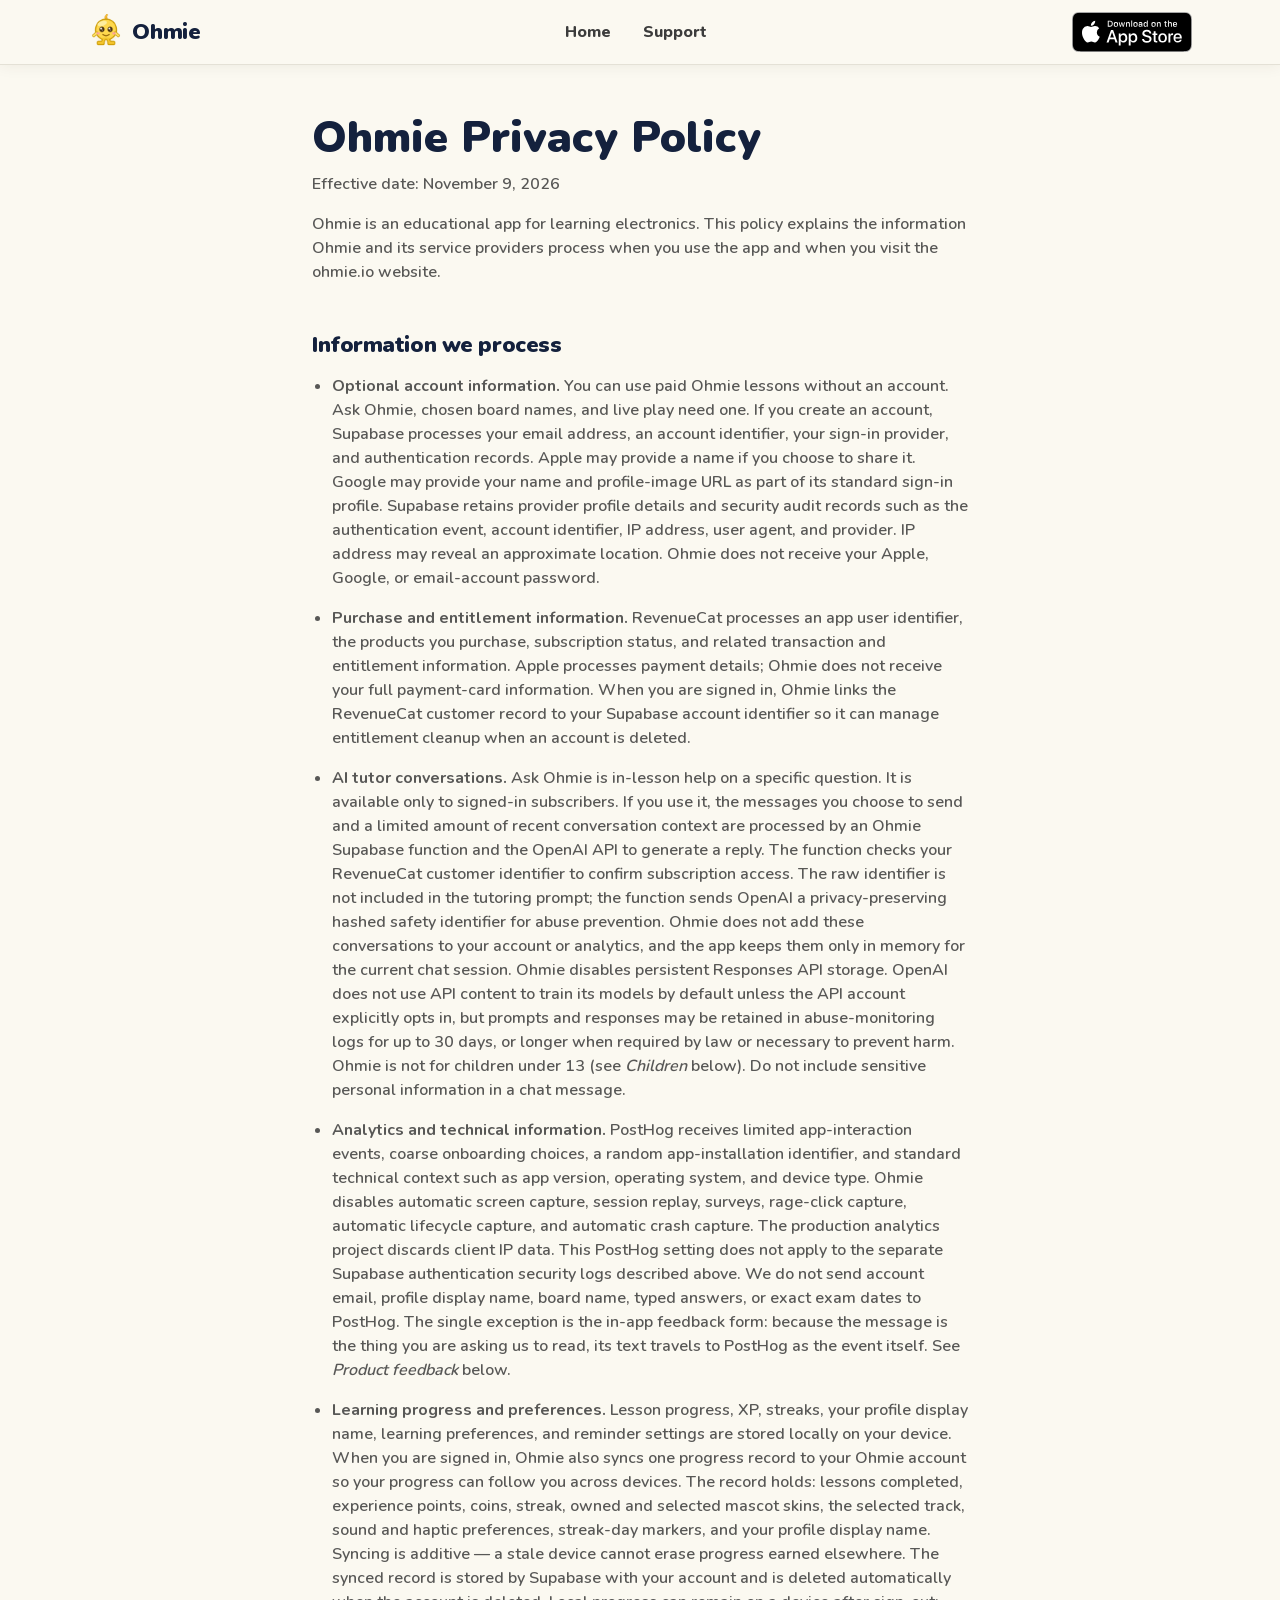
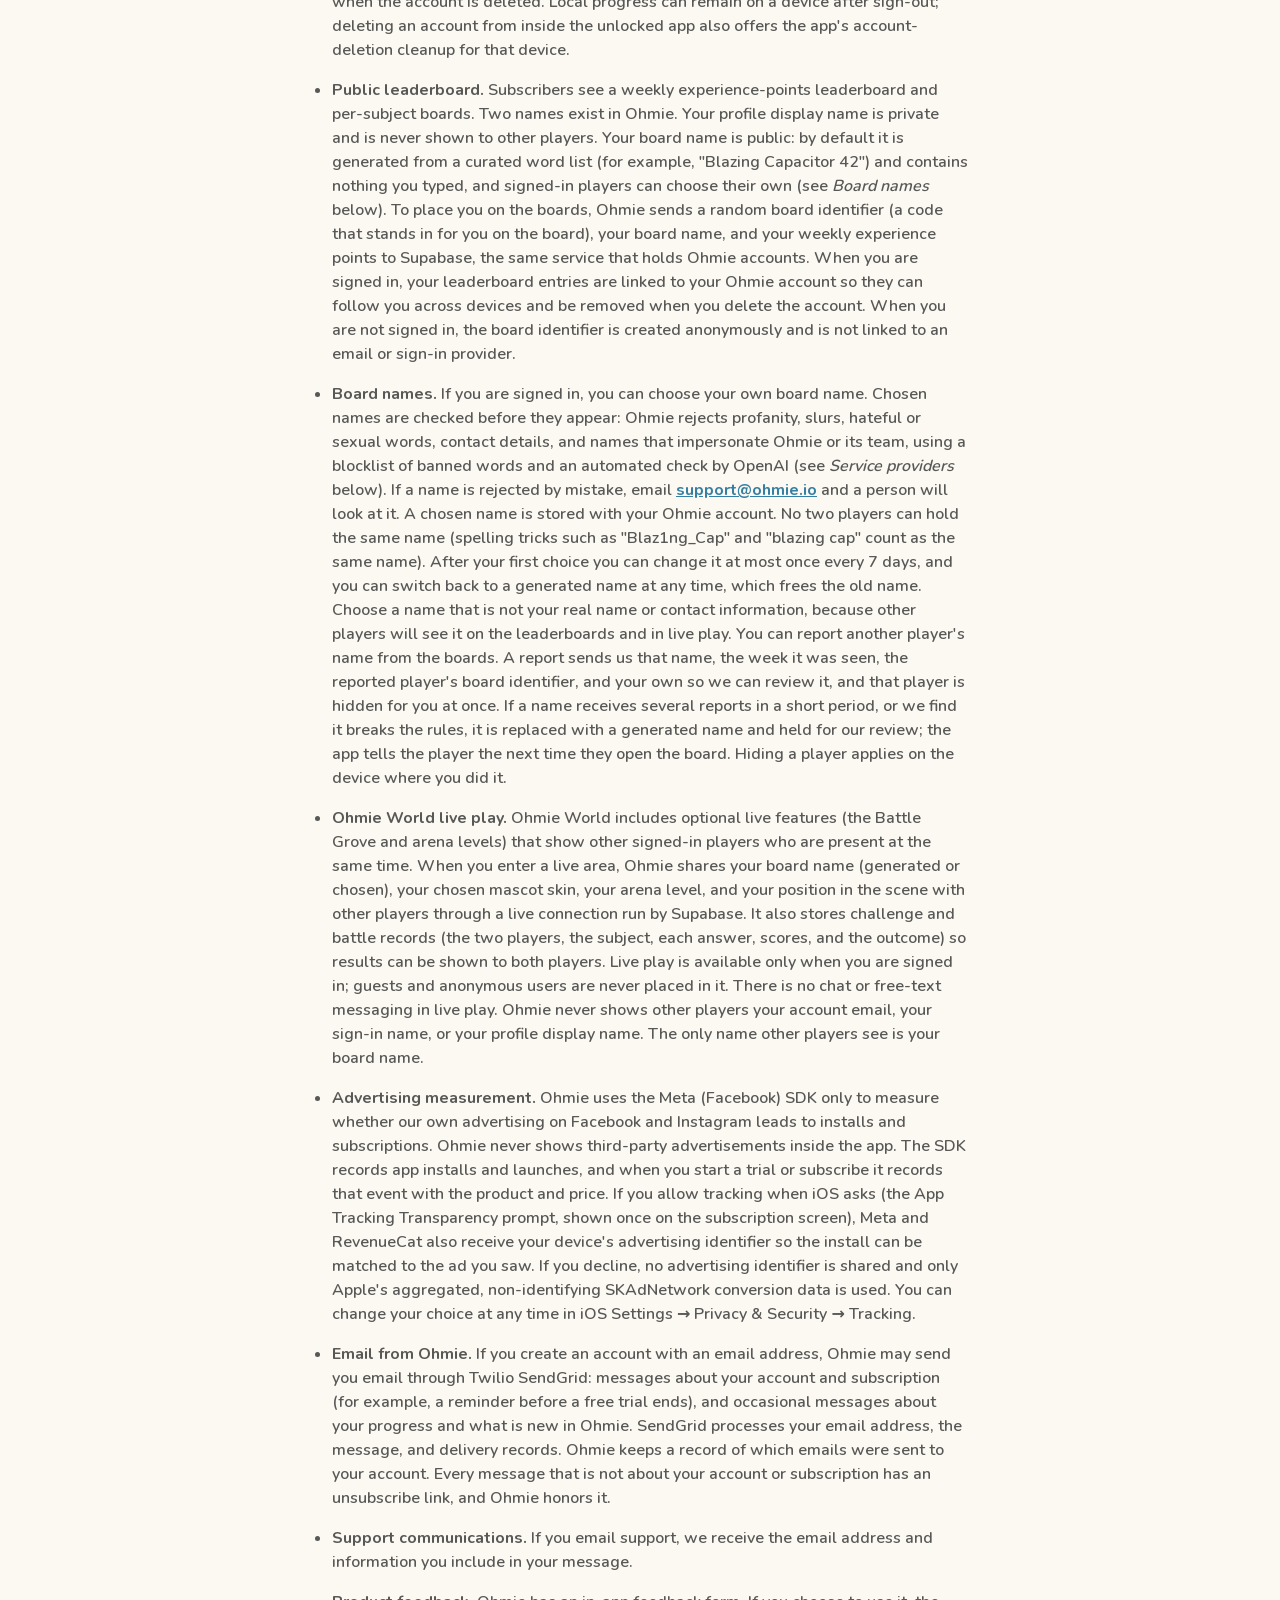
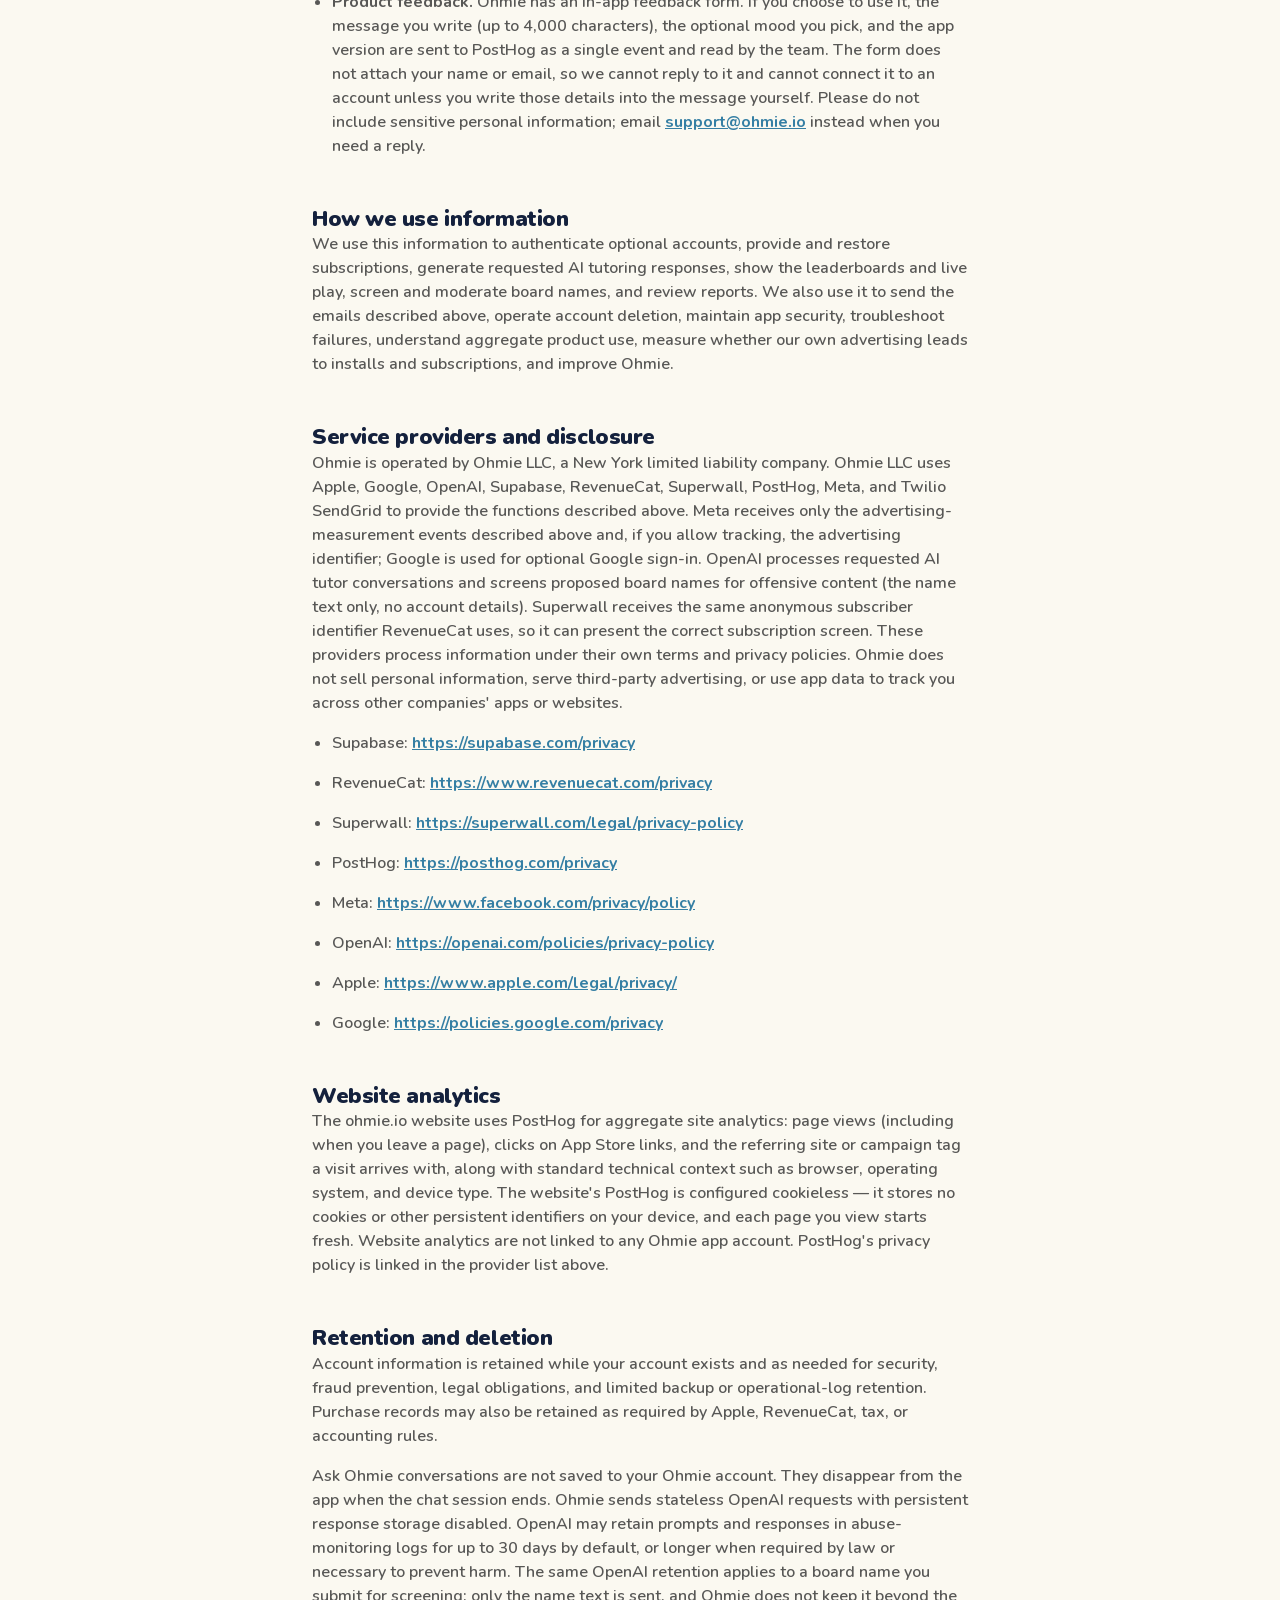
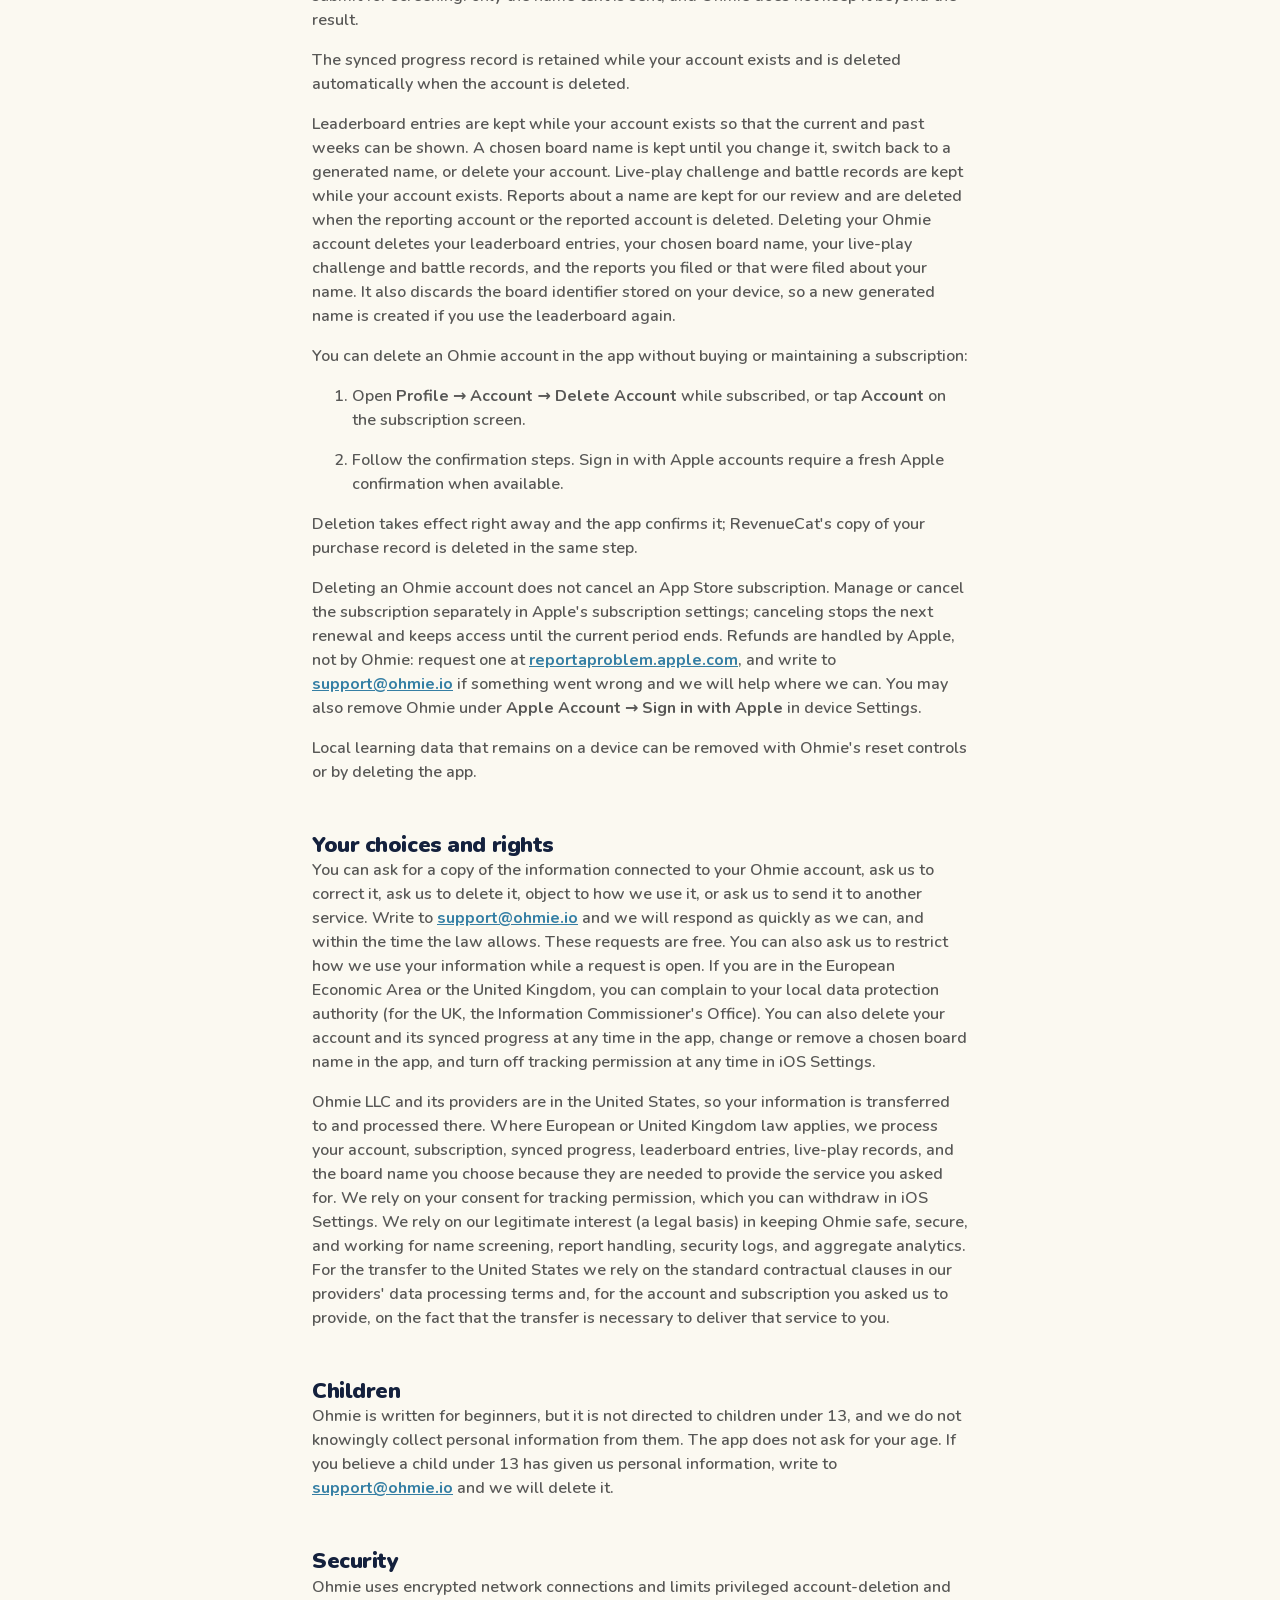
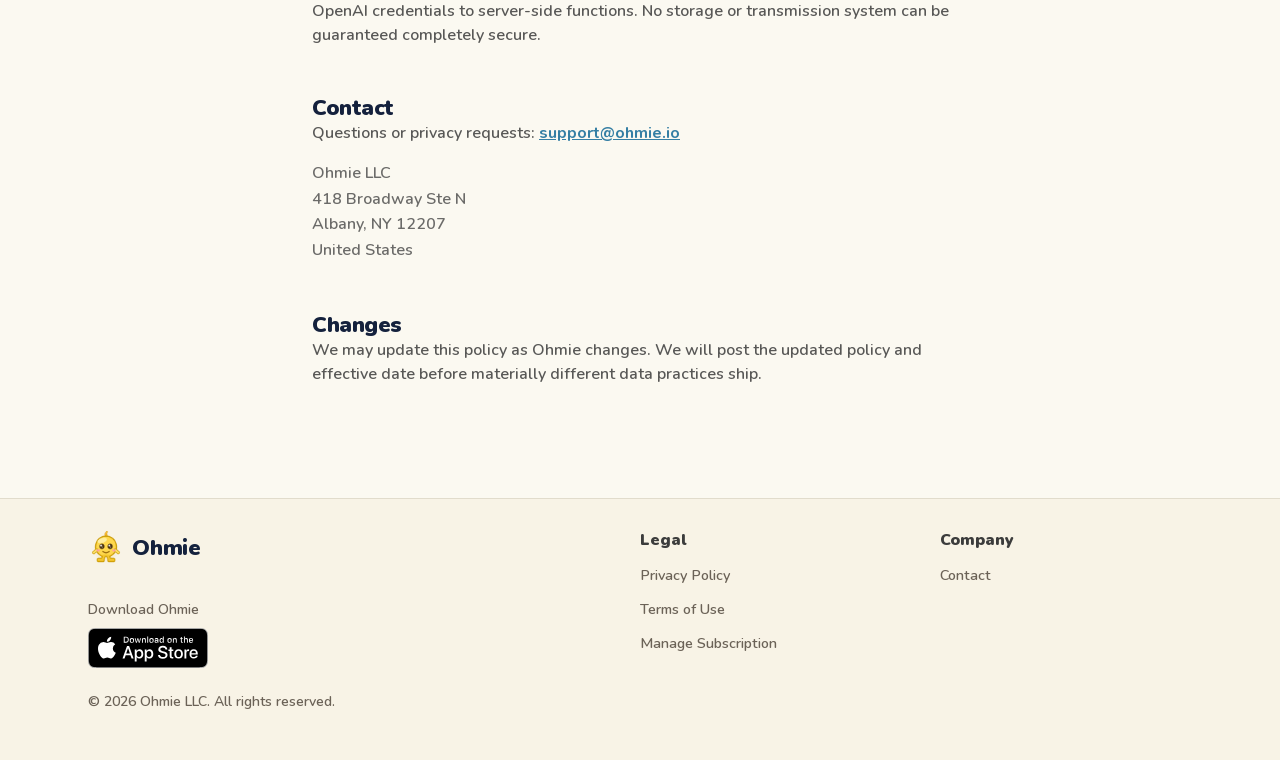
==== privacy.html @ 45641b3e "ohmie.io/privacy: email from Ohmie through Twilio SendGrid, effective November 9, 2026 Co-Authored-B" ====
<!DOCTYPE html>
<html lang="en">
<head>
  <meta charset="UTF-8">
  <meta name="viewport" content="width=device-width, initial-scale=1.0">
  <meta name="theme-color" content="#FBF9F1">
  <title>Privacy Policy — Ohmie</title>
  <meta name="description" content="Ohmie's privacy policy — what Ohmie and its providers process, how optional sign-in and the AI tutor work, and how to delete your account and data.">
  <meta name="robots" content="index, follow">
  <link rel="canonical" href="https://ohmie.io/privacy.html">

  <!-- Open Graph -->
  <meta property="og:type" content="website">
  <meta property="og:url" content="https://ohmie.io/privacy.html">
  <meta property="og:title" content="Privacy Policy — Ohmie">
  <meta property="og:description" content="Ohmie's privacy policy — what Ohmie and its providers process, how optional sign-in and the AI tutor work, and how to delete your account and data.">
  <meta property="og:image" content="https://ohmie.io/assets/og-card.png">
  <meta property="og:image:width" content="1200">
  <meta property="og:image:height" content="630">
  <meta property="og:image:alt" content="Ohmie mascot and app screenshot: Learn real electronics — 3 minutes a day">
  <meta property="og:site_name" content="Ohmie">

  <!-- Twitter -->
  <meta name="twitter:card" content="summary_large_image">
  <meta name="twitter:title" content="Privacy Policy — Ohmie">
  <meta name="twitter:description" content="Ohmie's privacy policy — what Ohmie and its providers process, how optional sign-in and the AI tutor work, and how to delete your account and data.">
  <meta name="twitter:image" content="https://ohmie.io/assets/og-card.png">

  <link rel="icon" type="image/png" href="assets/favicon.png?v=20261002">
  <link rel="apple-touch-icon" href="assets/apple-touch-icon.png?v=20261002">
  <link rel="preload" as="font" type="font/woff2" href="assets/fonts/nunito-latin-var.woff2" crossorigin>
  <link rel="stylesheet" href="styles.css?v=20261019a">

  <!-- PostHog analytics — cookieless: memory-only persistence (no cookies or
       localStorage), no autocapture, no session recording. Pageviews, pageleaves,
       and App Store clicks only (see script.js). -->
  <script>
    !function(t,e){var o,n,p,r;e.__SV||(window.posthog=e,e._i=[],e.init=function(i,s,a){function g(t,e){var o=e.split(".");2==o.length&&(t=t[o[0]],e=o[1]),t[e]=function(){t.push([e].concat(Array.prototype.slice.call(arguments,0)))}}(p=t.createElement("script")).type="text/javascript",p.crossOrigin="anonymous",p.async=!0,p.src=s.api_host.replace(".i.posthog.com","-assets.i.posthog.com")+"/static/array.js",(r=t.getElementsByTagName("script")[0]).parentNode.insertBefore(p,r);var u=e;for(void 0!==a?u=e[a]=[]:a="posthog",u.people=u.people||[],u.toString=function(t){var e="posthog";return"posthog"!==a&&(e+="."+a),t||(e+=" (stub)"),e},u.people.toString=function(){return u.toString(1)+".people (stub)"},o="init capture register register_once register_for_session unregister unregister_for_session getFeatureFlag getFeatureFlagResult isFeatureEnabled reloadFeatureFlags updateEarlyAccessFeatureEnrollment getEarlyAccessFeatures on onFeatureFlags onSessionId getSurveys getActiveMatchingSurveys renderSurvey canRenderSurvey getNextSurveyStep identify setPersonProperties group resetGroups setPersonPropertiesForFlags resetPersonPropertiesForFlags setGroupPropertiesForFlags resetGroupPropertiesForFlags reset get_distinct_id getGroups get_session_id get_session_replay_url alias set_config startSessionRecording stopSessionRecording sessionRecordingStarted captureException loadToolbar get_property getSessionProperty createPersonProfile opt_in_capturing opt_out_capturing has_opted_in_capturing has_opted_out_capturing clear_opt_in_out_capturing debug".split(" "),n=0;n<o.length;n++)g(u,o[n]);e._i.push([i,s,a])},e.__SV=1)}(document,window.posthog||[]);
    posthog.init('phc_scJDTumdy87JuGFbck2aV9N8uEyNsDbWpJRJXtijDvo7', {
      api_host: 'https://us.i.posthog.com',
      persistence: 'memory',            // cookieless — nothing written to the visitor's device
      autocapture: false,
      capture_pageview: true,
      capture_pageleave: true,
      disable_session_recording: true,
      disable_surveys: true
    });
  </script>
</head>
<body>

  <header class="site-header">
    <div class="header-inner">
      <a class="brand" href="index.html" aria-label="Ohmie home">
        <img src="assets/ohmie-happy.webp" alt="" class="brand-mark" width="36" height="36" decoding="async">
        <span class="brand-word">Ohmie</span>
      </a>
      <nav class="site-nav" aria-label="Primary">
        <a href="index.html">Home</a>
        <a href="mailto:support@ohmie.io">Support</a>
      </nav>
      <div class="header-cta">
        <a class="store-badge" href="https://apps.apple.com/us/app/ohmie-learn-electronics/id6779694265" data-placement="header" aria-label="Download Ohmie on the App Store">
          <img src="assets/app-store-badge.svg" alt="" width="120" height="40">
        </a>
      </div>
    </div>
  </header>

  <main class="legal-page">
    <h1>Ohmie Privacy Policy</h1>
    <p class="legal-updated">Effective date: November 9, 2026</p>

    <p>Ohmie is an educational app for learning electronics. This policy explains the information Ohmie and its service providers process when you use the app and when you visit the ohmie.io website.</p>

    <h2>Information we process</h2>
    <ul>
      <li><strong>Optional account information.</strong> You can use paid Ohmie lessons without an account. Ask Ohmie, chosen board names, and live play need one. If you create an account, Supabase processes your email address, an account identifier, your sign-in provider, and authentication records. Apple may provide a name if you choose to share it. Google may provide your name and profile-image URL as part of its standard sign-in profile. Supabase retains provider profile details and security audit records such as the authentication event, account identifier, IP address, user agent, and provider. IP address may reveal an approximate location. Ohmie does not receive your Apple, Google, or email-account password.</li>
      <li><strong>Purchase and entitlement information.</strong> RevenueCat processes an app user identifier, the products you purchase, subscription status, and related transaction and entitlement information. Apple processes payment details; Ohmie does not receive your full payment-card information. When you are signed in, Ohmie links the RevenueCat customer record to your Supabase account identifier so it can manage entitlement cleanup when an account is deleted.</li>
      <li><strong>AI tutor conversations.</strong> Ask Ohmie is in-lesson help on a specific question. It is available only to signed-in subscribers. If you use it, the messages you choose to send and a limited amount of recent conversation context are processed by an Ohmie Supabase function and the OpenAI API to generate a reply. The function checks your RevenueCat customer identifier to confirm subscription access. The raw identifier is not included in the tutoring prompt; the function sends OpenAI a privacy-preserving hashed safety identifier for abuse prevention. Ohmie does not add these conversations to your account or analytics, and the app keeps them only in memory for the current chat session. Ohmie disables persistent Responses API storage. OpenAI does not use API content to train its models by default unless the API account explicitly opts in, but prompts and responses may be retained in abuse-monitoring logs for up to 30 days, or longer when required by law or necessary to prevent harm. Ohmie is not for children under 13 (see <em>Children</em> below). Do not include sensitive personal information in a chat message.</li>
      <li><strong>Analytics and technical information.</strong> PostHog receives limited app-interaction events, coarse onboarding choices, a random app-installation identifier, and standard technical context such as app version, operating system, and device type. Ohmie disables automatic screen capture, session replay, surveys, rage-click capture, automatic lifecycle capture, and automatic crash capture. The production analytics project discards client IP data. This PostHog setting does not apply to the separate Supabase authentication security logs described above. We do not send account email, profile display name, board name, typed answers, or exact exam dates to PostHog. The single exception is the in-app feedback form: because the message is the thing you are asking us to read, its text travels to PostHog as the event itself. See <em>Product feedback</em> below.</li>
      <li><strong>Learning progress and preferences.</strong> Lesson progress, XP, streaks, your profile display name, learning preferences, and reminder settings are stored locally on your device. When you are signed in, Ohmie also syncs one progress record to your Ohmie account so your progress can follow you across devices. The record holds: lessons completed, experience points, coins, streak, owned and selected mascot skins, the selected track, sound and haptic preferences, streak-day markers, and your profile display name. Syncing is additive &mdash; a stale device cannot erase progress earned elsewhere. The synced record is stored by Supabase with your account and is deleted automatically when the account is deleted. Local progress can remain on a device after sign-out; deleting an account from inside the unlocked app also offers the app's account-deletion cleanup for that device.</li>
      <li><strong>Public leaderboard.</strong> Subscribers see a weekly experience-points leaderboard and per-subject boards. Two names exist in Ohmie. Your profile display name is private and is never shown to other players. Your board name is public: by default it is generated from a curated word list (for example, "Blazing Capacitor 42") and contains nothing you typed, and signed-in players can choose their own (see <em>Board names</em> below). To place you on the boards, Ohmie sends a random board identifier (a code that stands in for you on the board), your board name, and your weekly experience points to Supabase, the same service that holds Ohmie accounts. When you are signed in, your leaderboard entries are linked to your Ohmie account so they can follow you across devices and be removed when you delete the account. When you are not signed in, the board identifier is created anonymously and is not linked to an email or sign-in provider.</li>
      <li><strong>Board names.</strong> If you are signed in, you can choose your own board name. Chosen names are checked before they appear: Ohmie rejects profanity, slurs, hateful or sexual words, contact details, and names that impersonate Ohmie or its team, using a blocklist of banned words and an automated check by OpenAI (see <em>Service providers</em> below). If a name is rejected by mistake, email <a href="mailto:support@ohmie.io">support@ohmie.io</a> and a person will look at it. A chosen name is stored with your Ohmie account. No two players can hold the same name (spelling tricks such as "Blaz1ng_Cap" and "blazing cap" count as the same name). After your first choice you can change it at most once every 7 days, and you can switch back to a generated name at any time, which frees the old name. Choose a name that is not your real name or contact information, because other players will see it on the leaderboards and in live play. You can report another player's name from the boards. A report sends us that name, the week it was seen, the reported player's board identifier, and your own so we can review it, and that player is hidden for you at once. If a name receives several reports in a short period, or we find it breaks the rules, it is replaced with a generated name and held for our review; the app tells the player the next time they open the board. Hiding a player applies on the device where you did it.</li>
      <li><strong>Ohmie World live play.</strong> Ohmie World includes optional live features (the Battle Grove and arena levels) that show other signed-in players who are present at the same time. When you enter a live area, Ohmie shares your board name (generated or chosen), your chosen mascot skin, your arena level, and your position in the scene with other players through a live connection run by Supabase. It also stores challenge and battle records (the two players, the subject, each answer, scores, and the outcome) so results can be shown to both players. Live play is available only when you are signed in; guests and anonymous users are never placed in it. There is no chat or free-text messaging in live play. Ohmie never shows other players your account email, your sign-in name, or your profile display name. The only name other players see is your board name.</li>
      <li><strong>Advertising measurement.</strong> Ohmie uses the Meta (Facebook) SDK only to measure whether our own advertising on Facebook and Instagram leads to installs and subscriptions. Ohmie never shows third-party advertisements inside the app. The SDK records app installs and launches, and when you start a trial or subscribe it records that event with the product and price. If you allow tracking when iOS asks (the App Tracking Transparency prompt, shown once on the subscription screen), Meta and RevenueCat also receive your device's advertising identifier so the install can be matched to the ad you saw. If you decline, no advertising identifier is shared and only Apple's aggregated, non-identifying SKAdNetwork conversion data is used. You can change your choice at any time in iOS Settings &rarr; Privacy &amp; Security &rarr; Tracking.</li>
      <li><strong>Email from Ohmie.</strong> If you create an account with an email address, Ohmie may send you email through Twilio SendGrid: messages about your account and subscription (for example, a reminder before a free trial ends), and occasional messages about your progress and what is new in Ohmie. SendGrid processes your email address, the message, and delivery records. Ohmie keeps a record of which emails were sent to your account. Every message that is not about your account or subscription has an unsubscribe link, and Ohmie honors it.</li>
      <li><strong>Support communications.</strong> If you email support, we receive the email address and information you include in your message.</li>
      <li><strong>Product feedback.</strong> Ohmie has an in-app feedback form. If you choose to use it, the message you write (up to 4,000 characters), the optional mood you pick, and the app version are sent to PostHog as a single event and read by the team. The form does not attach your name or email, so we cannot reply to it and cannot connect it to an account unless you write those details into the message yourself. Please do not include sensitive personal information; email <a href="mailto:support@ohmie.io">support@ohmie.io</a> instead when you need a reply.</li>
    </ul>

    <h2>How we use information</h2>
    <p>We use this information to authenticate optional accounts, provide and restore subscriptions, generate requested AI tutoring responses, show the leaderboards and live play, screen and moderate board names, and review reports. We also use it to send the emails described above, operate account deletion, maintain app security, troubleshoot failures, understand aggregate product use, measure whether our own advertising leads to installs and subscriptions, and improve Ohmie.</p>

    <h2>Service providers and disclosure</h2>
    <p>Ohmie is operated by Ohmie LLC, a New York limited liability company. Ohmie LLC uses Apple, Google, OpenAI, Supabase, RevenueCat, Superwall, PostHog, Meta, and Twilio SendGrid to provide the functions described above. Meta receives only the advertising-measurement events described above and, if you allow tracking, the advertising identifier; Google is used for optional Google sign-in. OpenAI processes requested AI tutor conversations and screens proposed board names for offensive content (the name text only, no account details). Superwall receives the same anonymous subscriber identifier RevenueCat uses, so it can present the correct subscription screen. These providers process information under their own terms and privacy policies. Ohmie does not sell personal information, serve third-party advertising, or use app data to track you across other companies' apps or websites.</p>
    <ul>
      <li>Supabase: <a href="https://supabase.com/privacy">https://supabase.com/privacy</a></li>
      <li>RevenueCat: <a href="https://www.revenuecat.com/privacy">https://www.revenuecat.com/privacy</a></li>
      <li>Superwall: <a href="https://superwall.com/legal/privacy-policy">https://superwall.com/legal/privacy-policy</a></li>
      <li>PostHog: <a href="https://posthog.com/privacy">https://posthog.com/privacy</a></li>
      <li>Meta: <a href="https://www.facebook.com/privacy/policy">https://www.facebook.com/privacy/policy</a></li>
      <li>OpenAI: <a href="https://openai.com/policies/privacy-policy">https://openai.com/policies/privacy-policy</a></li>
      <li>Apple: <a href="https://www.apple.com/legal/privacy/">https://www.apple.com/legal/privacy/</a></li>
      <li>Google: <a href="https://policies.google.com/privacy">https://policies.google.com/privacy</a></li>
    </ul>

    <h2>Website analytics</h2>
    <p>The ohmie.io website uses PostHog for aggregate site analytics: page views (including when you leave a page), clicks on App Store links, and the referring site or campaign tag a visit arrives with, along with standard technical context such as browser, operating system, and device type. The website's PostHog is configured cookieless — it stores no cookies or other persistent identifiers on your device, and each page you view starts fresh. Website analytics are not linked to any Ohmie app account. PostHog's privacy policy is linked in the provider list above.</p>

    <h2>Retention and deletion</h2>
    <p>Account information is retained while your account exists and as needed for security, fraud prevention, legal obligations, and limited backup or operational-log retention. Purchase records may also be retained as required by Apple, RevenueCat, tax, or accounting rules.</p>
    <p>Ask Ohmie conversations are not saved to your Ohmie account. They disappear from the app when the chat session ends. Ohmie sends stateless OpenAI requests with persistent response storage disabled. OpenAI may retain prompts and responses in abuse-monitoring logs for up to 30 days by default, or longer when required by law or necessary to prevent harm. The same OpenAI retention applies to a board name you submit for screening: only the name text is sent, and Ohmie does not keep it beyond the result.</p>
    <p>The synced progress record is retained while your account exists and is deleted automatically when the account is deleted.</p>
    <p>Leaderboard entries are kept while your account exists so that the current and past weeks can be shown. A chosen board name is kept until you change it, switch back to a generated name, or delete your account. Live-play challenge and battle records are kept while your account exists. Reports about a name are kept for our review and are deleted when the reporting account or the reported account is deleted. Deleting your Ohmie account deletes your leaderboard entries, your chosen board name, your live-play challenge and battle records, and the reports you filed or that were filed about your name. It also discards the board identifier stored on your device, so a new generated name is created if you use the leaderboard again.</p>

    <p>You can delete an Ohmie account in the app without buying or maintaining a subscription:</p>
    <ol>
      <li>Open <strong>Profile → Account → Delete Account</strong> while subscribed, or tap <strong>Account</strong> on the subscription screen.</li>
      <li>Follow the confirmation steps. Sign in with Apple accounts require a fresh Apple confirmation when available.</li>
    </ol>
    <p>Deletion takes effect right away and the app confirms it; RevenueCat's copy of your purchase record is deleted in the same step.</p>
    <p>Deleting an Ohmie account does not cancel an App Store subscription. Manage or cancel the subscription separately in Apple's subscription settings; canceling stops the next renewal and keeps access until the current period ends. Refunds are handled by Apple, not by Ohmie: request one at <a href="https://reportaproblem.apple.com">reportaproblem.apple.com</a>, and write to <a href="mailto:support@ohmie.io">support@ohmie.io</a> if something went wrong and we will help where we can. You may also remove Ohmie under <strong>Apple Account → Sign in with Apple</strong> in device Settings.</p>
    <p>Local learning data that remains on a device can be removed with Ohmie's reset controls or by deleting the app.</p>

    <h2>Your choices and rights</h2>
    <p>You can ask for a copy of the information connected to your Ohmie account, ask us to correct it, ask us to delete it, object to how we use it, or ask us to send it to another service. Write to <a href="mailto:support@ohmie.io">support@ohmie.io</a> and we will respond as quickly as we can, and within the time the law allows. These requests are free. You can also ask us to restrict how we use your information while a request is open. If you are in the European Economic Area or the United Kingdom, you can complain to your local data protection authority (for the UK, the Information Commissioner's Office). You can also delete your account and its synced progress at any time in the app, change or remove a chosen board name in the app, and turn off tracking permission at any time in iOS Settings.</p>
    <p>Ohmie LLC and its providers are in the United States, so your information is transferred to and processed there. Where European or United Kingdom law applies, we process your account, subscription, synced progress, leaderboard entries, live-play records, and the board name you choose because they are needed to provide the service you asked for. We rely on your consent for tracking permission, which you can withdraw in iOS Settings. We rely on our legitimate interest (a legal basis) in keeping Ohmie safe, secure, and working for name screening, report handling, security logs, and aggregate analytics. For the transfer to the United States we rely on the standard contractual clauses in our providers' data processing terms and, for the account and subscription you asked us to provide, on the fact that the transfer is necessary to deliver that service to you.</p>

    <h2>Children</h2>
    <p>Ohmie is written for beginners, but it is not directed to children under 13, and we do not knowingly collect personal information from them. The app does not ask for your age. If you believe a child under 13 has given us personal information, write to <a href="mailto:support@ohmie.io">support@ohmie.io</a> and we will delete it.</p>

    <h2>Security</h2>
    <p>Ohmie uses encrypted network connections and limits privileged account-deletion and OpenAI credentials to server-side functions. No storage or transmission system can be guaranteed completely secure.</p>

    <h2>Contact</h2>
    <p>Questions or privacy requests: <a href="mailto:support@ohmie.io">support@ohmie.io</a></p>
    <address class="legal-address">
      Ohmie LLC<br>
      418 Broadway Ste N<br>
      Albany, NY 12207<br>
      United States
    </address>

    <h2>Changes</h2>
    <p>We may update this policy as Ohmie changes. We will post the updated policy and effective date before materially different data practices ship.</p>
  </main>

  <footer class="site-footer">
    <div class="footer-grid">
      <div class="footer-brand">
        <a class="brand" href="index.html">
          <img src="assets/ohmie-happy.webp" alt="" class="brand-mark" width="36" height="36" loading="lazy" decoding="async">
          <span class="brand-word">Ohmie</span>
        </a>
        <p class="footer-label">Download Ohmie</p>
        <a class="store-badge" href="https://apps.apple.com/us/app/ohmie-learn-electronics/id6779694265" data-placement="footer" aria-label="Download Ohmie on the App Store">
          <img src="assets/app-store-badge.svg" alt="" width="120" height="40">
        </a>
      </div>
      <div class="footer-col">
        <h3>Legal</h3>
        <a href="privacy.html">Privacy Policy</a>
        <a href="https://www.apple.com/legal/internet-services/itunes/dev/stdeula/">Terms of Use</a>
        <a href="https://apps.apple.com/account/subscriptions" data-placement="footer_manage_subscription">Manage Subscription</a>
      </div>
      <div class="footer-col">
        <h3>Company</h3>
        <a href="mailto:support@ohmie.io">Contact</a>
      </div>
    </div>
    <p class="footer-copyright">© 2026 Ohmie LLC. All rights reserved.</p>
  </footer>

  <script src="script.js?v=20261018c" defer></script>
</body>
</html>
---- styles.css ----
/* ============================================================
   Ohmie — Learn Real Electronics
   October 2026 design: a cream page base, cream as the one neutral band (one notch
   deeper so it still separates from the base), warm 1 px hairlines, one Ohmie
   gradient (a short sky start, the electric tint, lifting through pale gold into
   amber, then gold, interpolated in oklab) at three intensities, a navy subjects band with
   an electric glow, a soft gold glow behind the hero phone, Nunito 900 display in
   navy, the amber pill that drops on press. No scroll-reveal. Nine bands + a
   phone-only sticky bar; tokens from the app.
   ============================================================ */
@font-face {
  font-family: 'Nunito';
  font-style: normal;
  font-weight: 600 900;
  font-display: swap;
  src: url('assets/fonts/nunito-latin-var.woff2') format('woff2');
  unicode-range: U+0000-00FF, U+0131, U+0152-0153, U+02BB-02BC, U+02C6, U+02DA, U+02DC, U+0304, U+0308, U+0329, U+2000-206F, U+20AC, U+2122, U+2191, U+2193, U+2212, U+2215, U+FEFF, U+FFFD;
}
:root {
  --base: #FBF9F1;             /* the page base: the app's cream; white bands alternate with it */
  --cream: #F8F3E6;            /* the neutral band, one notch deeper than the app's #FBF9F1 so it still reads on the warm base */
  --cream-deep: #F1E9D5;
  --electric: #2EA8E6;
  --electric-dk: #136A97;      /* 5.80:1 on the base, 5.36:1 on cream — links, eyebrows */
  --electric-display: #1A97D6; /* 3.18:1 on the base — display-size text only (h1 accent), never body or links */
  --electric-tint: #EAF6FD;
  --amber: #FFB020;
  --amber-dk: #D68F0A;
  --amber-tint: #FFF4DC;
  --heart: #FF4B4B;            /* in-app hearts only; never body text */
  --leaf: #58CC02;
  --leaf-dk: #46A302;
  --leaf-text: #2F7A00;        /* 5.25:1 on the base, 4.85:1 on cream — the only green text on the page */
  --ink: #3C3C3C;
  --ink-mid: #6B6257;          /* warm grey: 5.84:1 on the base, 5.40:1 on cream, 5.26:1 on cream-deep */
  --lock: #C9C4B8;
  --stroke: #E8E2D2;
  --gold: #FFD84D;
  --navy: #14213D;             /* headline ink: h1, h2 and the price figures */
  --s-1: 0.25rem; --s-2: 0.5rem; --s-3: 0.75rem; --s-4: 1rem; --s-6: 1.5rem;
  --s-8: 2rem; --s-12: 3rem; --s-16: 4rem; --s-24: 6rem;
  --r-card: 16px; --r-big: 30px;
  --shadow-card: 0 1px 20px rgba(220, 214, 194, 0.5);
  --content-w: 72rem;
  /* evolved tokens (2026-10-18) */
  --hair: rgba(60, 50, 20, 0.12);                /* the warm 1 px hairline, everywhere a 2 px --stroke border used to be */
  --hair-light: rgba(255, 255, 255, 0.14);       /* hairline on the navy band */
  /* The one Ohmie gradient: a short sky start (the electric tint, so the corner reads as a highlight, not a cold
     patch) that lifts through pale gold into amber, then gold. The bridge stop keeps the blue-to-amber handoff off
     olive and grey. These sRGB declarations are the fallback; the @supports block below swaps in the oklab
     interpolation where it exists (Safari 16.2+, Chrome 111+). The icon gradients (g1-g8 in index.html) keep their
     own electric start. */
  --grad: linear-gradient(118deg, #8FD0F0 0%, #FFCB5C 6%, #FFB020 14%, #FFD84D 100%);
  --grad-20: linear-gradient(118deg, rgba(143,208,240,0.22) 0%, rgba(255,203,92,0.22) 6%, rgba(255,176,32,0.22) 14%, rgba(255,216,77,0.22) 100%);
  --band: clamp(2.5rem, 1rem + 4.5vw, 5rem);     /* 40 px on phones → 80 px at 1440 */
  --control: 48px;
  --r-ui: 20px;
}
@supports (background: linear-gradient(90deg in oklab, #000, #fff)) {
  :root {
    --grad: linear-gradient(118deg in oklab, #8FD0F0 0%, #FFCB5C 6%, #FFB020 14%, #FFD84D 100%);
    --grad-20: linear-gradient(118deg in oklab, rgba(143,208,240,0.22) 0%, rgba(255,203,92,0.22) 6%, rgba(255,176,32,0.22) 14%, rgba(255,216,77,0.22) 100%);
  }
}
* { box-sizing: border-box; }
html { scroll-behavior: smooth; scroll-padding-top: 5rem; }
body {
  margin: 0;
  font-family: 'Nunito', -apple-system, BlinkMacSystemFont, 'Segoe UI', system-ui, sans-serif;
  font-weight: 600; color: var(--ink); background: var(--base);
  overflow-x: hidden; -webkit-font-smoothing: antialiased; line-height: 1.5; font-size: 16px;
}
img, video { max-width: 100%; height: auto; }
h1, h2, h3 { margin: 0; line-height: 1.15; font-weight: 900; }
h1, h2 { color: var(--navy); }
h1, h2, .hero-sub, .section-sub, .how-card h3 { text-wrap: balance; }
h2 { font-size: clamp(1.75rem, 1.45rem + 1.1vw, 2.25rem); line-height: 1.2; font-weight: 900; text-align: center; letter-spacing: -0.02em; }
p { margin: 0; }
a { color: var(--electric-dk); }
.wrap { max-width: var(--content-w); margin: 0 auto; padding-inline: var(--s-4); }
@media (min-width: 40rem) { .wrap { padding-inline: var(--s-6); } }
section { padding-block: var(--band); }
.section-sub { text-align: center; color: var(--ink-mid); font-size: clamp(1rem, 0.9rem + 0.5vw, 1.185rem); max-width: 38rem; margin: var(--s-4) auto 0; }
.eyebrow { color: var(--electric-dk); font-weight: 900; text-transform: uppercase; letter-spacing: 0.12em; font-size: 0.875rem; margin: 0 0 var(--s-3); }
.note { font-size: 0.875rem; color: var(--ink-mid); }
:focus-visible { outline: 3px solid var(--electric-dk); outline-offset: 3px; border-radius: 6px; }
.nowrap { white-space: nowrap; }
.sr-only { position:absolute; width:1px; height:1px; padding:0; margin:-1px; overflow:hidden; clip:rect(0,0,0,0); white-space:nowrap; border:0; }
/* stars are the shared #star symbol (an image, role="img" on each use), never an amber glyph */
.star { width: 1em; height: 1em; vertical-align: -0.12em; }
.stars { display: inline-block; vertical-align: middle; }

/* data-price marks the spots that can hold a price; it is a marker only, no rule reads it */

/* buttons: the amber pill is an object — a solid face over a 4 px --amber-dk edge that drops on press (no gradient on the CTA) */
.btn { display: inline-flex; align-items: center; justify-content: center; gap: var(--s-2); text-decoration: none; font-weight: 900; border-radius: 999px; padding: 0 1.75rem; min-height: var(--control); font-size: 1.05rem; line-height: 1; transition: transform 0.1s ease-out, box-shadow 0.1s ease-out, background 0.1s ease-out; white-space: nowrap; }
.btn-amber { background: var(--amber); color: #3b2a00; box-shadow: 0 4px 0 var(--amber-dk); transform: translateY(-2px); }
.btn-amber:hover { background: #ffb93a; }
.btn-amber:active { transform: translateY(2px); box-shadow: 0 0 0 var(--amber-dk); }
.text-link { color: var(--electric-dk); font-weight: 800; text-decoration: none; font-size: 1.05rem; }
.text-link:hover { text-decoration: underline; }
.store-badge { display: inline-block; line-height: 0; border-radius: 8px; transition: transform 0.2s ease, box-shadow 0.2s ease; }
.store-badge img { width: 120px; height: auto; display: block; }
.store-badge-lg img { width: 156px; }
.store-badge:hover { transform: translateY(-2px); box-shadow: 0 6px 16px rgba(60,50,20,0.25); }

/* ============ 0. nav: the base, hairline + 15 px shadow ============ */
.site-header { position: sticky; top: 0; z-index: 50; background: var(--base); border-bottom: 1px solid var(--hair); box-shadow: 0 0 15px rgba(60,50,20,0.08); }
.header-inner { max-width: var(--content-w); margin: 0 auto; padding: var(--s-3) var(--s-4); display: flex; align-items: center; justify-content: space-between; gap: var(--s-4); min-height: 64px; }
.brand { display: inline-flex; align-items: center; gap: var(--s-2); text-decoration: none; color: var(--navy); }
.brand-mark { width: 36px; height: 36px; }
.brand-word { font-size: 1.375rem; font-weight: 900; letter-spacing: -0.01em; }
.site-nav { display: none; gap: var(--s-8); }
.site-nav a { color: var(--ink); text-decoration: none; font-weight: 800; font-size: 1rem; transition: opacity 0.15s ease; }
.site-nav a:hover { opacity: 0.7; }
.header-cta { display: flex; }
.header-cta .store-badge img { width: 120px; }
@media (min-width: 40rem) { .header-inner { padding-inline: var(--s-6); } }
@media (min-width: 52rem) { .site-nav { display: flex; } }

/* ============ phone bezel (CSS only) ============ */
.phone { position: relative; width: 100%; aspect-ratio: 603 / 1311; background: #1c1c1e; border-radius: 12.5%/5.75%; padding: 2.2%; box-shadow: 0 24px 48px rgba(20,33,61,0.22), 0 2px 6px rgba(20,33,61,0.12), inset 0 0 0 1px rgba(255,255,255,0.08); overflow: hidden; }
.phone > img, .phone > video { position: absolute; inset: 2.2%; width: 95.6%; height: 95.6%; object-fit: cover; object-position: top; border-radius: 10.5%/4.8%; display: block; background: var(--cream); }
.phone > video { background-size: cover; background-position: top; }
.phone-wrap { position: relative; }
.phone-wrap-wide { width: 100%; height: auto; aspect-ratio: 1311 / 603; }
.phone-wide { aspect-ratio: 1311 / 603; border-radius: 5.75%/12.5%; }
.phone-wide > img { border-radius: 4.8%/10.5%; }
.video-fallback { display: none; position: absolute; inset: 2.2%; width: 95.6%; height: 95.6%; object-fit: cover; object-position: top; border-radius: 10.5%/4.8%; }

/* ============ 1. hero (the base, a soft gold glow behind the phone) ============ */
.hero { padding-top: var(--s-8); padding-bottom: var(--s-8); overflow: hidden; }
.hero-grid { display: grid; grid-template-columns: 1fr; gap: var(--s-8); align-items: center; }
.proof-pill { display: none; align-items: center; gap: var(--s-2); background: #fff; border: 1px solid var(--hair); border-radius: 999px; padding: 0 var(--s-4); min-height: 40px; font-size: 0.9375rem; font-weight: 800; color: var(--ink); margin-bottom: var(--s-6); }
.proof-pill .star { width: 16px; height: 16px; vertical-align: -0.2em; margin: 0 0.1em; }
.hero h1 { font-size: clamp(2.125rem, 1.4rem + 2.6vw, 3.5rem); line-height: 1.1; letter-spacing: -0.025em; font-weight: 900; }
/* the H1 accent: display blue over a 7 px gradient highlighter bar */
.hero h1 .blue { color: var(--electric-display); background-image: var(--grad); background-repeat: no-repeat; background-size: 100% 7px; background-position: 0 90%; padding: 0 0.04em; margin: 0 -0.04em; -webkit-box-decoration-break: clone; box-decoration-break: clone; }
.hero-sub { color: var(--ink-mid); font-size: clamp(1.0625rem, 0.95rem + 0.45vw, 1.25rem); line-height: 1.5; max-width: 30rem; margin: var(--s-4) 0 var(--s-6); }
.hero-cta { display: flex; flex-wrap: wrap; align-items: center; gap: var(--s-4) var(--s-6); }
.hero-cta .btn { display: none; }
.hero-cta .store-badge { display: inline-block; }
.fine-print { margin: var(--s-4) 0 0; font-size: 0.875rem; line-height: 1.5; color: var(--ink-mid); }
.hero-visual { position: relative; display: flex; justify-content: center; padding-bottom: 2.25rem; }
/* the warm glow: a soft amber-to-gold radial behind the phone, inside the band (the hero clips it); no band wash */
.hero-glow { position: absolute; inset: -10% -28% -4%; border-radius: 50%; background: radial-gradient(closest-side, rgba(255,176,32,0.40) 0%, rgba(255,216,77,0.30) 45%, rgba(255,216,77,0) 100%); z-index: 0; pointer-events: none; }
.hero-visual .phone-wrap { z-index: 1; }
.hero-visual .phone { width: min(260px, 68vw); }
.hero-mascot { position: absolute; left: calc(50% + 46px); bottom: 0; width: clamp(96px, 24vw, 150px); z-index: 4; filter: drop-shadow(0 10px 16px rgba(203,154,6,0.3)); }
.hero-mascot-rive { position: absolute; left: calc(50% + 40px); bottom: -6px; width: clamp(104px, 26vw, 168px); aspect-ratio: 220/260; z-index: 4; cursor: pointer; }
.hero-mascot-rive canvas { display: block; width: 100%; height: 100%; }
.hero-mascot[hidden], .hero-mascot-rive[hidden] { display: none; }
@media (min-width: 40rem) {
  .hero { padding-top: var(--s-12); }
  .proof-pill { display: inline-flex; }
  .hero-cta .btn { display: inline-flex; width: auto; }
  .hero-visual .phone { width: min(300px, 40vw); }
}
@media (min-width: 60rem) {
  /* copy and phone top-aligned (no dead air above the pill); the copy sits in the phone's upper third */
  .hero { padding-top: var(--s-12); padding-bottom: var(--s-16); }
  .hero-grid { grid-template-columns: 1.3fr 1fr; gap: var(--s-12); align-items: start; }
  .hero-copy { padding-top: 2.5rem; }
  .hero-visual .phone { width: min(300px, 25vw); }
  .hero-visual { padding-bottom: 2.5rem; }
  .hero-glow { inset: -16% -48% -8%; }           /* wider field on desktop: light behind the phone, not a rim; the hero still clips it */
}

/* ============ 2. proof strip (cream): four tiles + the quote ============ */
.proof { background: #fff; padding-block: var(--s-8); }
.proof-row { display: grid; grid-template-columns: 1fr; gap: 0; }
/* phones: stacked rows, number | label, so every label stays on one line */
.proof-stat { display: grid; grid-template-columns: 6rem 1fr; column-gap: var(--s-4); align-items: baseline; text-align: left; padding: var(--s-3) 0; border-top: 1px solid var(--hair); }
.proof-stat:first-child { border-top: 0; padding-top: 0; }
.proof-num { display: inline-flex; align-items: center; gap: 0.3rem; font-size: 1.25rem; font-weight: 900; line-height: 1.1; color: var(--navy); letter-spacing: -0.01em; white-space: nowrap; }
.proof-num .star { width: 18px; height: 18px; }
.proof-label { color: var(--ink); font-weight: 700; font-size: 0.9375rem; line-height: 1.3; }
.proof-date { grid-column: 2; color: var(--ink-mid); font-weight: 600; font-size: 0.875rem; line-height: 1.3; margin-top: 2px; }
.proof-quote { margin: var(--s-4) 0 0; padding: var(--s-4) 0 0; border-top: 1px solid var(--hair); text-align: left; }
.proof-quote p { font-size: clamp(1.25rem, 1.1rem + 0.6vw, 1.5rem); line-height: 1.35; font-weight: 800; color: var(--navy); text-wrap: balance; max-width: 36rem; margin: 0; }
.proof-quote .ell { font-weight: 600; color: var(--ink-mid); }   /* the trim marks, lighter than the words */
.proof-quote cite { display: inline-flex; align-items: center; gap: var(--s-2); font-style: normal; font-weight: 800; color: var(--ink-mid); font-size: 0.875rem; margin-top: var(--s-3); }
.proof-quote .stars { width: 80px; height: 16px; flex: 0 0 auto; }
@media (min-width: 40rem) {
  .proof-row { grid-template-columns: repeat(4, 1fr); gap: var(--s-4); align-items: start; }   /* the four numbers and labels share a line; the date hangs under tile 1 */
  .proof-stat { display: block; text-align: center; border-top: 0; padding: var(--s-2) var(--s-2); }
  .proof-stat:first-child { padding-top: var(--s-2); }   /* the phone rule above strips tile 1's top padding; side by side all the tiles share it */
  .proof-stat + .proof-stat { border-left: 1px solid var(--hair); }
  .proof-label { margin-top: var(--s-1); }
  .proof-quote { grid-column: 1 / -1; text-align: center; margin-top: var(--s-6); padding-top: var(--s-6); }
  .proof-quote p { margin: 0 auto; }
}
@media (min-width: 60rem) {
  .proof { padding-block: var(--s-12); }
  .proof-row { grid-template-columns: 1.15fr 1fr 1fr 1fr 2fr; gap: var(--s-4); }
  .proof-stat { padding: var(--s-2) var(--s-4); }
  .proof-num { font-size: 1.75rem; }
  .proof-num .star { width: 24px; height: 24px; }
  .proof-label { font-size: 1rem; }
  .proof-quote { grid-column: auto; align-self: center; margin: 0; padding: var(--s-2) 0 var(--s-2) var(--s-8); border-top: 0; border-left: 1px solid var(--hair); text-align: left; }
  .proof-quote p { margin: 0; }
}

/* ============ 3. how it works: tab list + phone ============
   Phones: a pill strip over a scroll-snap carousel, each panel a phone + its card (title + sentence).
   Desktop: the tab list beside the phone, top-aligned; the selected row tints amber and reveals its one
   sentence beneath its label, so the separate card goes. With JS off every sentence shows and the panels stack. */
.how-grid { margin-top: var(--s-8); display: grid; grid-template-columns: 1fr; gap: var(--s-6); align-items: start; }
.how-tabs { display: flex; gap: var(--s-2); overflow-x: auto; padding: var(--s-1) 0 var(--s-3); scrollbar-width: none; -webkit-overflow-scrolling: touch; }
.how-tabs::-webkit-scrollbar { display: none; }
.how-tab { flex: 0 0 auto; display: inline-flex; align-items: center; gap: var(--s-3); background: #fff; border: 1px solid var(--hair); color: var(--ink); border-radius: 999px; padding: 0 1rem 0 0.75rem; min-height: 44px; font: inherit; font-weight: 800; font-size: 0.95rem; cursor: pointer; white-space: nowrap; transition: background 0.1s ease-out, border-color 0.1s ease-out; }
.how-tab .ico { width: 24px; height: 24px; flex: 0 0 auto; }
.how-tab .how-sent { display: none; }
.how-tab[aria-selected="true"] { background: var(--amber-tint); border-color: transparent; box-shadow: inset 0 0 0 1px var(--hair); }
.how-tab:hover { background: var(--amber-tint); }
.how-panels { display: flex; gap: var(--s-4); overflow-x: auto; scroll-snap-type: x mandatory; scroll-padding-inline: var(--s-4); -webkit-overflow-scrolling: touch; scrollbar-width: none; margin-inline: calc(-1 * var(--s-4)); padding-inline: var(--s-4); }   /* scroll-padding = the track's own padding, so the first panel snaps at scrollLeft 0 with its 16 px gutter */
.how-panels::-webkit-scrollbar { display: none; }
.how-panel { flex: 0 0 100%; scroll-snap-align: start; display: grid; grid-template-columns: 1fr; gap: var(--s-4); justify-items: center; align-content: start; }
.how-panel .phone-wrap { width: min(224px, 58vw); }
.how-panel-wide .phone-wrap { width: min(100%, 520px); }
.how-card { background: var(--cream); border: 1px solid var(--hair); border-radius: var(--r-ui); padding: var(--s-6); width: 100%; max-width: 28rem; }
.how-card h3 { font-size: 1.125rem; line-height: 1.25; letter-spacing: -0.01em; color: var(--navy); }
.how-card p { margin-top: var(--s-2); color: var(--ink); font-size: 1rem; line-height: 1.5; }
.how-cta { text-align: center; margin-top: var(--s-8); }
@keyframes how-fade { from { opacity: 0; } to { opacity: 1; } }
@media (min-width: 60rem) {
  .how-grid { grid-template-columns: minmax(0, 24rem) 1fr; gap: var(--s-16); align-items: start; margin-top: var(--s-12); max-width: 60rem; margin-inline: auto; }
  .how-tabs { flex-direction: column; gap: var(--s-1); overflow: visible; padding: 0; }
  .how-tab { display: grid; grid-template-columns: 28px 1fr; column-gap: var(--s-4); align-items: center; text-align: left; border-radius: 16px; border-color: transparent; background: transparent; padding: var(--s-4); min-height: 60px; font-size: 1.125rem; width: 100%; white-space: normal; color: var(--navy); }
  .how-tab .ico { width: 28px; height: 28px; }
  .how-tab:hover { background: rgba(60,50,20,0.05); }
  .how-tab[aria-selected="true"] { background: var(--amber-tint); box-shadow: none; }
  .how-tab .how-sent { grid-column: 2; font-weight: 600; color: var(--ink); font-size: 1rem; line-height: 1.5; margin-top: var(--s-1); }
  .how-tab[aria-selected="true"] .how-sent, html:not(.js) .how-tab .how-sent { display: block; }
  .how-panels { display: block; overflow: visible; margin: 0; padding: 0; }
  html.js .how-panel:not(.is-active) { display: none; }
  .how-panel { display: grid; grid-template-columns: 1fr; gap: var(--s-6); justify-items: center; align-content: start; min-height: 0; }
  .how-panel + .how-panel { margin-top: var(--s-8); }            /* only visible with JS off, when the panels stack */
  .how-panel .how-card { display: none; }
  .how-panel .phone-wrap { width: 264px; }
  .how-panel-wide .phone-wrap { width: 100%; max-width: 560px; }
  html.js .how-panel.is-active { animation: how-fade 0.1s ease-out; }
}

/* ============ 4. subjects: navy band, electric glow from the bottom edge ============ */
.subjects { background: radial-gradient(70% 55% at 50% 102%, rgba(46,168,230,0.55) 0%, rgba(46,168,230,0.18) 45%, rgba(46,168,230,0) 72%), var(--navy); color: #fff; }
.subjects h2 { color: #fff; }
.tabs { display: flex; gap: var(--s-2); overflow-x: auto; padding: var(--s-2) 0 var(--s-4); margin-top: var(--s-6); scrollbar-width: none; -webkit-overflow-scrolling: touch; -webkit-mask-image: linear-gradient(90deg, #000 85%, transparent); mask-image: linear-gradient(90deg, #000 85%, transparent); }
.tabs::-webkit-scrollbar { display: none; }
.tabs::after { content: ""; flex: 0 0 15%; }
.tab { flex: 0 0 auto; background: linear-gradient(0deg, rgba(255,255,255,0.12), rgba(255,255,255,0.06)); border: 1px solid var(--hair-light); color: rgba(255,255,255,0.78); border-radius: 999px; padding: 0 1.1rem; min-height: 40px; font: inherit; font-weight: 800; font-size: 0.95rem; cursor: pointer; white-space: nowrap; transition: background 0.1s ease-out, color 0.1s ease-out; }
.tab:hover { color: #fff; }
.tab[aria-selected="true"] { background: #fff; border-color: #fff; color: var(--navy); }
.tab-panels { margin-top: var(--s-4); }
.tab-panel { display: grid; grid-template-columns: 1fr; gap: var(--s-4); align-items: stretch; margin-bottom: var(--s-6); }
html.js .tab-panel:not(.is-active) { display: none; }
.subject-card { background: rgba(255,255,255,0.08); border: 1px solid var(--hair-light); border-radius: var(--r-big); padding: clamp(1.25rem, 4vw, 2.5rem); -webkit-backdrop-filter: blur(8px); backdrop-filter: blur(8px); }
/* letter-spaced eyebrows, 14 px: "01 · 277 LESSONS" in electric (5.9:1 on navy), "COVERED CHAPTERS" in muted white */
.subject-card .num { color: var(--electric); font-weight: 900; font-size: 0.875rem; letter-spacing: 0.12em; text-transform: uppercase; }
.subject-card h3 { font-size: clamp(1.5rem, 1.2rem + 1.2vw, 2rem); font-weight: 900; margin-top: var(--s-2); color: #fff; }
.subject-card .blurb { margin-top: var(--s-3); color: rgba(255,255,255,0.88); line-height: 1.5; }
.subject-card .newline { margin-top: var(--s-3); font-size: 0.95rem; color: rgba(255,255,255,0.72); line-height: 1.5; }
.chapters-label { margin-top: var(--s-6); font-weight: 900; font-size: 0.875rem; letter-spacing: 0.12em; text-transform: uppercase; color: rgba(255,255,255,0.72); }
.chapters { list-style: none; margin: var(--s-2) 0 0; padding: 0; display: grid; grid-template-columns: repeat(2, 1fr); gap: var(--s-1) var(--s-4); color: rgba(255,255,255,0.88); font-size: 1rem; line-height: 1.5; }
.chapters-rows { grid-template-columns: 1fr; }   /* Programming: one row per track (Python, C++) */
/* "5 more chapters": the details opens inline, its chapters continuing the same two-column grid (never a popover over
   the list). The trigger is Ohmie's own light text link, electric with a chevron that flips open, and reads
   "Fewer chapters" once open. */
.more { margin-top: var(--s-2); }
.more summary { cursor: pointer; list-style: none; display: inline-flex; align-items: center; gap: 0.45em; color: var(--electric); font-weight: 800; }
.more summary::-webkit-details-marker { display: none; }
.more summary::after { content: ""; width: 0.5em; height: 0.5em; border-right: 2px solid currentColor; border-bottom: 2px solid currentColor; transform: translateY(-0.15em) rotate(45deg); transition: transform 0.1s ease-out; }
.more[open] summary::after { transform: translateY(0.12em) rotate(-135deg); }
.more summary:hover { color: #fff; }
.more .more-close, .more[open] .more-open { display: none; }
.more[open] .more-close { display: inline; }
.more .chapters-more { margin-top: var(--s-2); }
.tab-media { background: #fff; border-radius: var(--r-big); aspect-ratio: 1 / 1; width: 100%; display: grid; place-items: center; padding: var(--s-6); overflow: hidden; }
.tab-media .phone-wrap { height: 100%; aspect-ratio: 603 / 1311; }
.tab-media .phone { width: 100%; height: 100%; box-shadow: 0 16px 36px rgba(20,33,61,0.18), inset 0 0 0 1px rgba(255,255,255,0.08); }
/* the four 3D renders are the card: their own warm paper (#FBF8EE at the top) fills it edge to edge, no white frame, no
   blend; the paper colour is the load-time fallback. The transistors render carries its heatsink tab 23 px from the top
   edge, so it crops from the bottom only; the other three crop centred (their subjects sit mid-frame). */
.tab-media.tab-media-art { position: relative; padding: 0; background: #FBF8EE; }   /* two classes, so the 60rem .tab-media padding never wins */
.tab-media-art .art { position: absolute; inset: 0; width: 100%; height: 100%; object-fit: cover; object-position: 50% 50%; border-radius: inherit; box-shadow: none; display: block; }
#panel-electronics .tab-media-art .art { object-position: 50% 0; }
.placeholder-tile { width: 100%; height: 100%; display: grid; place-items: center; text-align: center; padding: var(--s-6); border: 1px dashed var(--hair); border-radius: var(--r-ui); color: var(--ink-mid); font-weight: 800; background: var(--cream); }
.subjects-foot { text-align: center; margin-top: var(--s-4); font-weight: 800; font-size: 1.125rem; color: rgba(255,255,255,0.88); }
.subjects-foot .text-link { display: inline-block; margin-top: var(--s-2); }
.text-link-light { color: var(--electric); }  /* 5.9:1 on navy; never amber or gold as text */
@media (min-width: 60rem) {
  .tabs { flex-wrap: wrap; justify-content: center; overflow: visible; -webkit-mask-image: none; mask-image: none; margin-top: var(--s-8); }
  .tabs::after { content: none; }
  .tab-panels { margin-top: var(--s-6); }
  .tab-panel { grid-template-columns: 1fr 1fr; gap: var(--s-6); }
  .tab-media { aspect-ratio: auto; min-height: 28rem; padding: var(--s-8); }
  .tab-media .phone-wrap { height: 24rem; }
  .subject-card { padding: var(--s-8) var(--s-12); display: flex; flex-direction: column; justify-content: center; }
}

/* ============ 5. plan picker: the one washed-gradient band ============
   The wash: the Ohmie gradient (an electric hint at the far left, bridged through sky and pale gold like --grad so the
   handoff never goes grey-blue, then amber to gold) under 75% white, fading into the page base at the top and bottom
   edges. sRGB first, oklab where supported; phones pull amber in to 16% so only a hint of blue shows. */
.pricing { --wash-stops: #2EA8E6 0%, #8FD0F0 5%, #FFCB5C 12%, #FFB020 24%, #FFD84D 100%; text-align: center; background:
  linear-gradient(180deg, #fff 0%, rgba(255,255,255,0) 18%, rgba(255,255,255,0) 82%, #fff 100%),
  linear-gradient(0deg, rgba(255,255,255,0.75), rgba(255,255,255,0.75)),
  linear-gradient(100deg, var(--wash-stops)); }
@supports (background: linear-gradient(90deg in oklab, #000, #fff)) {
  .pricing { background:
    linear-gradient(180deg, #fff 0%, rgba(255,255,255,0) 18%, rgba(255,255,255,0) 82%, #fff 100%),
    linear-gradient(0deg, rgba(255,255,255,0.75), rgba(255,255,255,0.75)),
    linear-gradient(100deg in oklab, var(--wash-stops)); }
}
@media (max-width: 39.99rem) { .pricing { --wash-stops: #2EA8E6 0%, #8FD0F0 3.5%, #FFCB5C 8%, #FFB020 16%, #FFD84D 100%; } }
/* Layout: one grid (.plans, also the .wrap). Phones: Ohmie, heading, Yearly, Monthly, pill + badge, fine print, so
   the CTA follows the choice directly. 60rem+: a 1fr | 44rem | 1fr grid centres the cards, CTA and fine print under
   the H2, and Ohmie stands in the right gutter outside the card pair, card height, feet on the CTA baseline. */
.plans { display: grid; grid-template-columns: minmax(0, 1fr); }
.plan-mascot { order: -1; position: relative; width: 112px; aspect-ratio: 220/260; justify-self: center; margin: 0 0 var(--s-4); }
.plan-mascot img { position: absolute; left: 50%; bottom: 0; transform: translateX(-50%); width: 100%; height: auto; display: block; filter: drop-shadow(0 10px 16px rgba(203,154,6,0.3)); }
.plan-mascot-rive { position: absolute; inset: 0; cursor: pointer; }
.plan-mascot-rive canvas { display: block; width: 100%; height: 100%; }
.plan-mascot img[hidden], .plan-mascot-rive[hidden] { display: none; }
.plan-cards { display: grid; grid-template-columns: 1fr; gap: var(--s-4); width: 100%; max-width: 22rem; justify-self: center; margin-top: var(--s-8); }
.plan { position: relative; display: flex; flex-direction: column; align-items: center; gap: var(--s-1); text-align: center; padding: var(--s-6) var(--s-6) var(--s-6); border-radius: var(--r-ui); cursor: pointer; border: 4px solid transparent; background: linear-gradient(#fff, #fff) padding-box, var(--grad-20) border-box; min-height: 8rem; justify-content: center; transition: box-shadow 0.1s ease-out; }
.plan input { position: absolute; opacity: 0; width: 1px; height: 1px; pointer-events: none; }
.plan:has(input:checked) { background: linear-gradient(#fff, #fff) padding-box, var(--grad) border-box; }
.plan:has(input:focus-visible) { outline: 3px solid var(--electric-dk); outline-offset: 3px; }
/* the trial flag: navy, uppercase, letter-spaced (no amber on the amber frame) */
.plan-flag { position: absolute; top: -0.85rem; left: 50%; transform: translateX(-50%); background: var(--navy); color: #fff; font-weight: 900; font-size: 0.875rem; letter-spacing: 0.08em; text-transform: uppercase; border-radius: 999px; padding: 0.35rem 0.8rem; line-height: 1; white-space: nowrap; }   /* 14 px: never below the phone minimum */
.plan-name { font-weight: 900; font-size: 1.25rem; color: var(--ink); }
.plan-price { font-weight: 900; font-size: 2.25rem; line-height: 1; letter-spacing: -0.02em; color: var(--navy); }
.plan-price span { font-size: 1rem; color: var(--ink-mid); font-weight: 800; letter-spacing: 0; }
.plan-equiv { color: var(--ink-mid); font-weight: 700; font-size: 0.9375rem; line-height: 1.4; max-width: 17rem; }
.plan-cta { margin-top: var(--s-8); display: flex; flex-direction: column; flex-wrap: wrap; justify-content: center; align-items: center; gap: var(--s-3); }   /* phones: pill over badge in both plan states, so choosing a plan never moves the row */
.plan-fine { margin: var(--s-4) auto 0; color: var(--ink-mid); font-size: 0.875rem; line-height: 1.5; max-width: 40rem; }
[data-plan="monthly"] { display: none; }
.plans[data-selected="monthly"] [data-plan="yearly"] { display: none; }
.plans[data-selected="monthly"] [data-plan="monthly"] { display: inline; }
@media (min-width: 40rem) {
  .plan-cards { grid-template-columns: 1fr 1fr; max-width: 44rem; gap: var(--s-6); }
  .plan { padding: var(--s-8) var(--s-6); min-height: 9.5rem; }
  .plan-price { font-size: 2.5rem; }
  .plan-cta { flex-direction: row; gap: var(--s-4) var(--s-6); }
}
@media (min-width: 60rem) {
  .plans { grid-template-columns: 1fr minmax(0, 44rem) 1fr; }
  .plans > h2, .plan-cards, .plan-cta, .plan-fine { grid-column: 2; }
  /* Ohmie stands beside the cards at card height (about 200 px at 1440), feet on the cards' bottom edge, eyes level
     with the plan names; the width eases down toward 60rem so he stays inside the gutter on narrower desktops */
  .plan-mascot { order: 0; grid-column: 3; grid-row: 2 / 3; align-self: end; justify-self: start; width: clamp(132px, 11.8vw, 170px); margin: 0 0 0 var(--s-6); }
}

/* ============ 6. everything in Ohmie: gradient-framed check column + what's new ============ */
.everything-grid { margin-top: var(--s-8); display: grid; grid-template-columns: 1fr; gap: var(--s-6); align-items: start; max-width: 60rem; margin-inline: auto; }
/* the check column: two compact columns (~44 px rows) from 360 px up, amber disc + navy tick, one colour per bullet */
.check-col { border: 4px solid transparent; border-radius: var(--r-big); background: linear-gradient(#fff, #fff) padding-box, var(--grad) border-box; padding: var(--s-3) var(--s-4); }
.check-list { list-style: none; margin: 0; padding: 0; display: grid; grid-template-columns: 1fr; gap: 0 var(--s-4); }
.check-list li { display: flex; align-items: center; gap: var(--s-2); min-height: 44px; padding: var(--s-1) 0; font-weight: 800; font-size: 0.875rem; line-height: 1.3; border-top: 1px solid var(--hair); }
.check-list li:first-child { border-top: 0; }
.chk { width: 22px; height: 22px; flex: 0 0 auto; }
@media (min-width: 22.5rem) {
  .check-list { grid-template-columns: 1fr 1fr; }
  .check-list li:nth-child(2) { border-top: 0; }
  .check-list li:last-child { grid-column: 1 / -1; }   /* the thirteenth row (the longest label) takes the full width: one line, no empty cell beside it */
}
/* the "New in 1.6.3" card: on phones its six notes sit behind a <details> ("What's new in 1.6.3", closed by script.js);
   60rem+ shows the eyebrow, hides the summary and keeps the notes open; JS off keeps the HTML's open attribute */
.new-col { background: var(--cream); border: 1px solid var(--hair); border-radius: var(--r-big); padding: var(--s-2) var(--s-6); }
.new-col .eyebrow { display: none; }
.new-details summary { cursor: pointer; list-style: none; display: flex; justify-content: space-between; align-items: center; gap: var(--s-4); font-weight: 900; font-size: 1.0625rem; color: var(--navy); padding: var(--s-4) 0; }
.new-details summary::-webkit-details-marker { display: none; }
.new-details summary::after { content: "+"; color: var(--electric-dk); font-size: 1.5rem; font-weight: 900; line-height: 1; flex: 0 0 auto; }
.new-details[open] summary::after { content: "–"; }
.new-list { list-style: none; margin: 0; padding: var(--s-1) 0 var(--s-4); display: grid; gap: var(--s-3); }
.new-list li { font-size: 0.9375rem; line-height: 1.5; color: var(--ink); opacity: 0.88; padding-left: 1.1rem; position: relative; }
.new-list li::before { content: ""; position: absolute; left: 0; top: 0.55rem; width: 8px; height: 8px; border-radius: 50%; background: var(--electric); }
.new-list strong { font-weight: 900; color: var(--ink); }
@media (min-width: 60rem) {
  .everything { padding-top: var(--s-12); }      /* the wash above fades into the same base: less air between the two bands */
  .everything-grid { grid-template-columns: 1.15fr 1fr; gap: var(--s-8); max-width: none; align-items: stretch; }  /* the check rows stay one line; the notes card sets the band height and both cards share its bottom edge */
  .check-col { padding: var(--s-4) var(--s-6); display: flex; flex-direction: column; justify-content: center; }
  .check-list { column-gap: var(--s-6); }
  .check-list li { font-size: 0.9375rem; gap: var(--s-3); }
  .chk { width: 24px; height: 24px; }
  .new-col { padding: var(--s-6) var(--s-8); }
  .new-col .eyebrow { display: block; margin-bottom: var(--s-3); }
  .new-details summary { display: none; }
  .new-list { padding: 0; }
}

/* ============ 7. reviews + FAQ (cream) ============ */
.reviews { background: var(--cream); }
.review-track { display: flex; gap: var(--s-4); overflow-x: auto; padding: var(--s-6) var(--s-4) var(--s-3); margin-inline: calc(-1 * var(--s-4)); scroll-snap-type: x mandatory; scroll-padding-inline: var(--s-4); -webkit-overflow-scrolling: touch; scrollbar-width: none; }
.review-track::-webkit-scrollbar { display: none; }
.review { flex: 0 0 min(82vw, 20rem); scroll-snap-align: start; background: #fff; border: 1px solid var(--hair); border-radius: var(--r-ui); padding: var(--s-6); display: flex; flex-direction: column; gap: var(--s-2); }
.review .stars { display: block; width: 100px; height: 20px; }
.review h3 { font-size: 1.0625rem; font-weight: 900; }
.review p { color: var(--ink); opacity: 0.85; font-size: 1rem; line-height: 1.5; }
.review cite { font-style: normal; font-weight: 800; color: var(--ink-mid); font-size: 0.875rem; margin-top: auto; }
.reviews-foot { text-align: center; margin-top: var(--s-4); }
.faq { margin-top: var(--s-6); }
.faq::before { content: ""; display: block; border-top: 1px solid var(--hair); margin-bottom: var(--s-6); }   /* the rule sits inside the wrap's padding, on the content width like the cards above it */
.faq-list { max-width: 44rem; margin: var(--s-6) auto 0; display: flex; flex-direction: column; gap: var(--s-3); }
.faq-item { background: #fff; border: 1px solid var(--hair); border-radius: var(--r-card); padding: 0 var(--s-6); }
.faq-item summary { cursor: pointer; font-weight: 900; font-size: 1.0625rem; padding: var(--s-4) 0; list-style: none; display: flex; justify-content: space-between; align-items: center; gap: var(--s-4); }
.faq-item summary::-webkit-details-marker { display: none; }
.faq-item summary::after { content: "+"; color: var(--electric-dk); font-size: 1.5rem; font-weight: 900; line-height: 1; flex: 0 0 auto; }
.faq-item[open] summary::after { content: "–"; }
.faq-item p { padding-bottom: var(--s-4); color: var(--ink); opacity: 0.85; line-height: 1.5; }
@media (min-width: 60rem) {
  .review-track { display: grid; grid-template-columns: repeat(3, 1fr); overflow: visible; gap: var(--s-6); margin: 0; padding: var(--s-6) 0 var(--s-3); }
  .review { flex: initial; padding: var(--s-8); }
  .faq { margin-top: var(--s-8); }
  .faq::before { margin-bottom: var(--s-8); }
  .faq-list { margin-top: var(--s-8); }
}

/* ============ 8. final CTA: checklist + big Ohmie ============ */
.everything, .final { background: #fff; }
.final { overflow: clip; }                      /* the glow behind Ohmie never leaves the band */
.final-grid { display: grid; grid-template-columns: 1fr; gap: var(--s-8); align-items: center; }
.final-copy h2 { text-align: left; }
.final-list { list-style: none; margin: var(--s-6) 0 0; padding: 0; display: grid; gap: var(--s-3); }
.final-list li { display: flex; align-items: center; gap: var(--s-4); font-size: clamp(1.0625rem, 1rem + 0.35vw, 1.25rem); line-height: 1.5; font-weight: 800; }
.ico32 { width: 32px; height: 32px; flex: 0 0 auto; }
.final-buttons { display: flex; flex-direction: column; align-items: flex-start; gap: var(--s-4); margin-top: var(--s-6); }
.final-buttons .fine-print { margin: 0; }
.final-visual { position: relative; isolation: isolate; display: flex; justify-content: center; align-items: flex-end; }
/* a small warm glow behind the big Ohmie, sized to him, not a halo */
.final-visual::before { content: ""; position: absolute; left: 50%; top: 50%; width: 130%; max-width: 24rem; aspect-ratio: 1; transform: translate(-50%, -50%); border-radius: 50%; background: radial-gradient(closest-side, rgba(255,176,32,0.18) 0%, rgba(255,216,77,0.11) 50%, rgba(255,216,77,0) 100%); z-index: -1; pointer-events: none; }
.final-mascot { width: clamp(180px, 50vw, 260px); display: block; filter: drop-shadow(0 16px 24px rgba(203,154,6,0.28)); }
.final-mascot[hidden] { display: none; }
.final-mascot-rive { width: clamp(200px, 54vw, 290px); aspect-ratio: 220/260; cursor: pointer; }
.final-mascot-rive[hidden] { display: none; }
.final-mascot-rive canvas { display: block; width: 100%; height: 100%; }
@media (min-width: 60rem) {
  .final-grid { grid-template-columns: 1.2fr 1fr; gap: var(--s-12); }
  .final-visual { justify-content: center; }
}

/* ============ footer (cream, one row) ============
   The row, the copyright line and privacy.html's grid carry the .wrap's own inline padding, so the footer's content
   starts on the same gutter as every band above it (168 px at 1440). */
.site-footer { background: var(--cream); border-top: 1px solid var(--hair); padding: var(--s-8) 0 var(--s-12); }
@media (max-width: 48rem) { body:has(.sticky-bar) .site-footer { padding-bottom: calc(var(--s-12) + 5rem); } }
.footer-row { max-width: var(--content-w); margin: 0 auto; padding-inline: var(--s-4); display: flex; flex-wrap: wrap; align-items: center; justify-content: space-between; gap: var(--s-4) var(--s-8); }
.footer-links { display: flex; flex-wrap: wrap; gap: var(--s-2) var(--s-6); }
.footer-links a { color: var(--ink); text-decoration: none; font-weight: 700; font-size: 0.95rem; }
.footer-links a:hover { color: var(--electric-dk); }
.footer-copyright { max-width: var(--content-w); margin: var(--s-4) auto 0; padding-inline: var(--s-4); color: var(--ink-mid); font-size: 0.875rem; }
@media (min-width: 40rem) { .footer-row, .footer-copyright { padding-inline: var(--s-6); } }   /* privacy.html's .footer-grid gets the same in its own section below */

/* ============ 9. sticky bar (phones only) ============ */
.sticky-bar { position: fixed; left: 0; right: 0; bottom: 0; z-index: 60; background: rgba(255,255,255,0.96); backdrop-filter: blur(12px); -webkit-backdrop-filter: blur(12px); border-top: 1px solid var(--hair); box-shadow: 0 -6px 24px rgba(20,33,61,0.12); padding: var(--s-3) var(--s-4); padding-bottom: calc(var(--s-3) + env(safe-area-inset-bottom)); display: flex; align-items: center; gap: var(--s-3); transform: translateY(110%); visibility: hidden; transition: transform 0.3s cubic-bezier(0.22,1,0.36,1), visibility 0s 0.3s; }
.sticky-bar.is-visible { transform: translateY(0); visibility: visible; transition: transform 0.3s cubic-bezier(0.22,1,0.36,1), visibility 0s; }
.sticky-bar img { width: 40px; height: 40px; border-radius: 10px; flex: 0 0 auto; }
.sticky-text { flex: 1 1 auto; min-width: 0; line-height: 1.25; }
.sticky-text strong { display: block; font-weight: 900; }
.sticky-text span { display: block; font-size: 0.875rem; color: var(--ink-mid); font-weight: 700; white-space: nowrap; overflow: hidden; text-overflow: ellipsis; }
.sticky-bar .store-badge { flex: 0 0 auto; }
.sticky-bar .store-badge img { height: 40px; width: 120px; border-radius: 0; }
@media (min-width: 48.01rem) { .sticky-bar { display: none; } }

/* ============ reduced motion ============ */
@media (prefers-reduced-motion: reduce) {
  html { scroll-behavior: auto; }
  .sticky-bar { transition: none; }
  .btn, .store-badge, .more summary::after { transition: none; }
  .btn-amber:active { transform: translateY(-2px); box-shadow: 0 4px 0 var(--amber-dk); }
  .phone > video { display: none; }
  .phone > video + .video-fallback { display: block; }
  html.js .how-panel.is-active { animation: none; }
}

/* ============ privacy page (privacy.html links this file) ============ */
.footer-grid { max-width: var(--content-w); margin: 0 auto; padding-inline: var(--s-4); display: grid; grid-template-columns: 1fr; gap: var(--s-12); }
@media (min-width: 40rem) { .footer-grid { padding-inline: var(--s-6); } }   /* the .wrap gutter, after the base rule so it wins */
.footer-brand .brand { margin-bottom: var(--s-4); }
.footer-label { font-size: 0.875rem; color: var(--ink-mid); margin: var(--s-4) 0 var(--s-2); }
.footer-col h3 { font-size: 1rem; margin-bottom: var(--s-4); }
.footer-col a { display: block; color: var(--ink-mid); text-decoration: none; font-size: 0.9rem; margin-bottom: var(--s-3); transition: color 0.15s ease; }
.footer-col a:hover { color: var(--electric-dk); }
@media (min-width: 48rem) { .footer-grid { grid-template-columns: 2fr 1fr 1fr; } }

.legal-page { max-width: 44rem; margin: 0 auto; padding: var(--s-12) var(--s-6) var(--s-24); }
.legal-page h1 { font-size: clamp(2rem, 1.5rem + 2vw, 2.75rem); margin-bottom: var(--s-2); }
.legal-page h2 { text-align: left; font-size: 1.375rem; margin-top: var(--s-12); }
.legal-page p, .legal-page li { color: var(--ink); opacity: 0.85; font-size: 1rem; margin: 0 0 var(--s-4); }
.legal-page ul { padding-left: 1.25rem; }
.legal-page a { color: var(--electric-dk); font-weight: 700; }
.legal-updated { color: var(--ink-mid); font-size: 0.9rem; }
.legal-address { font-style: normal; line-height: 1.6; opacity: 0.75; margin-top: 0.5rem; }
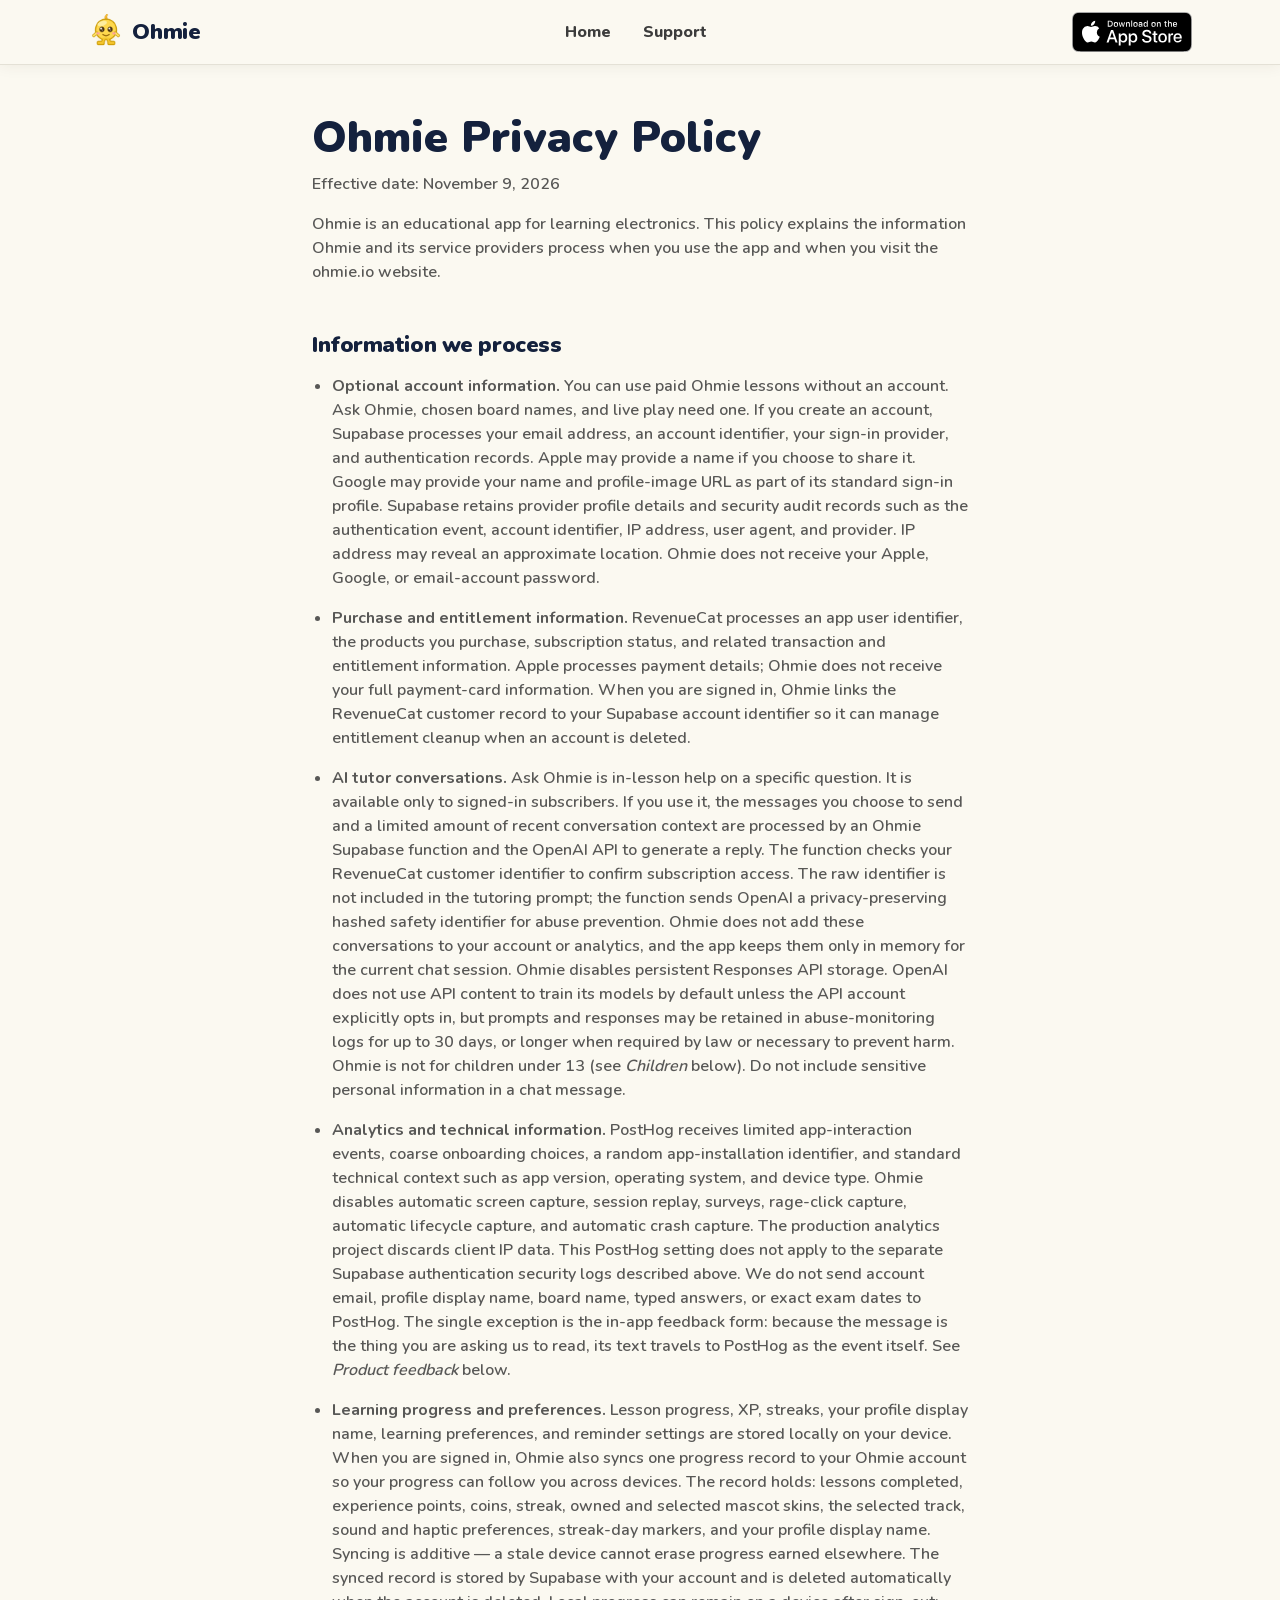
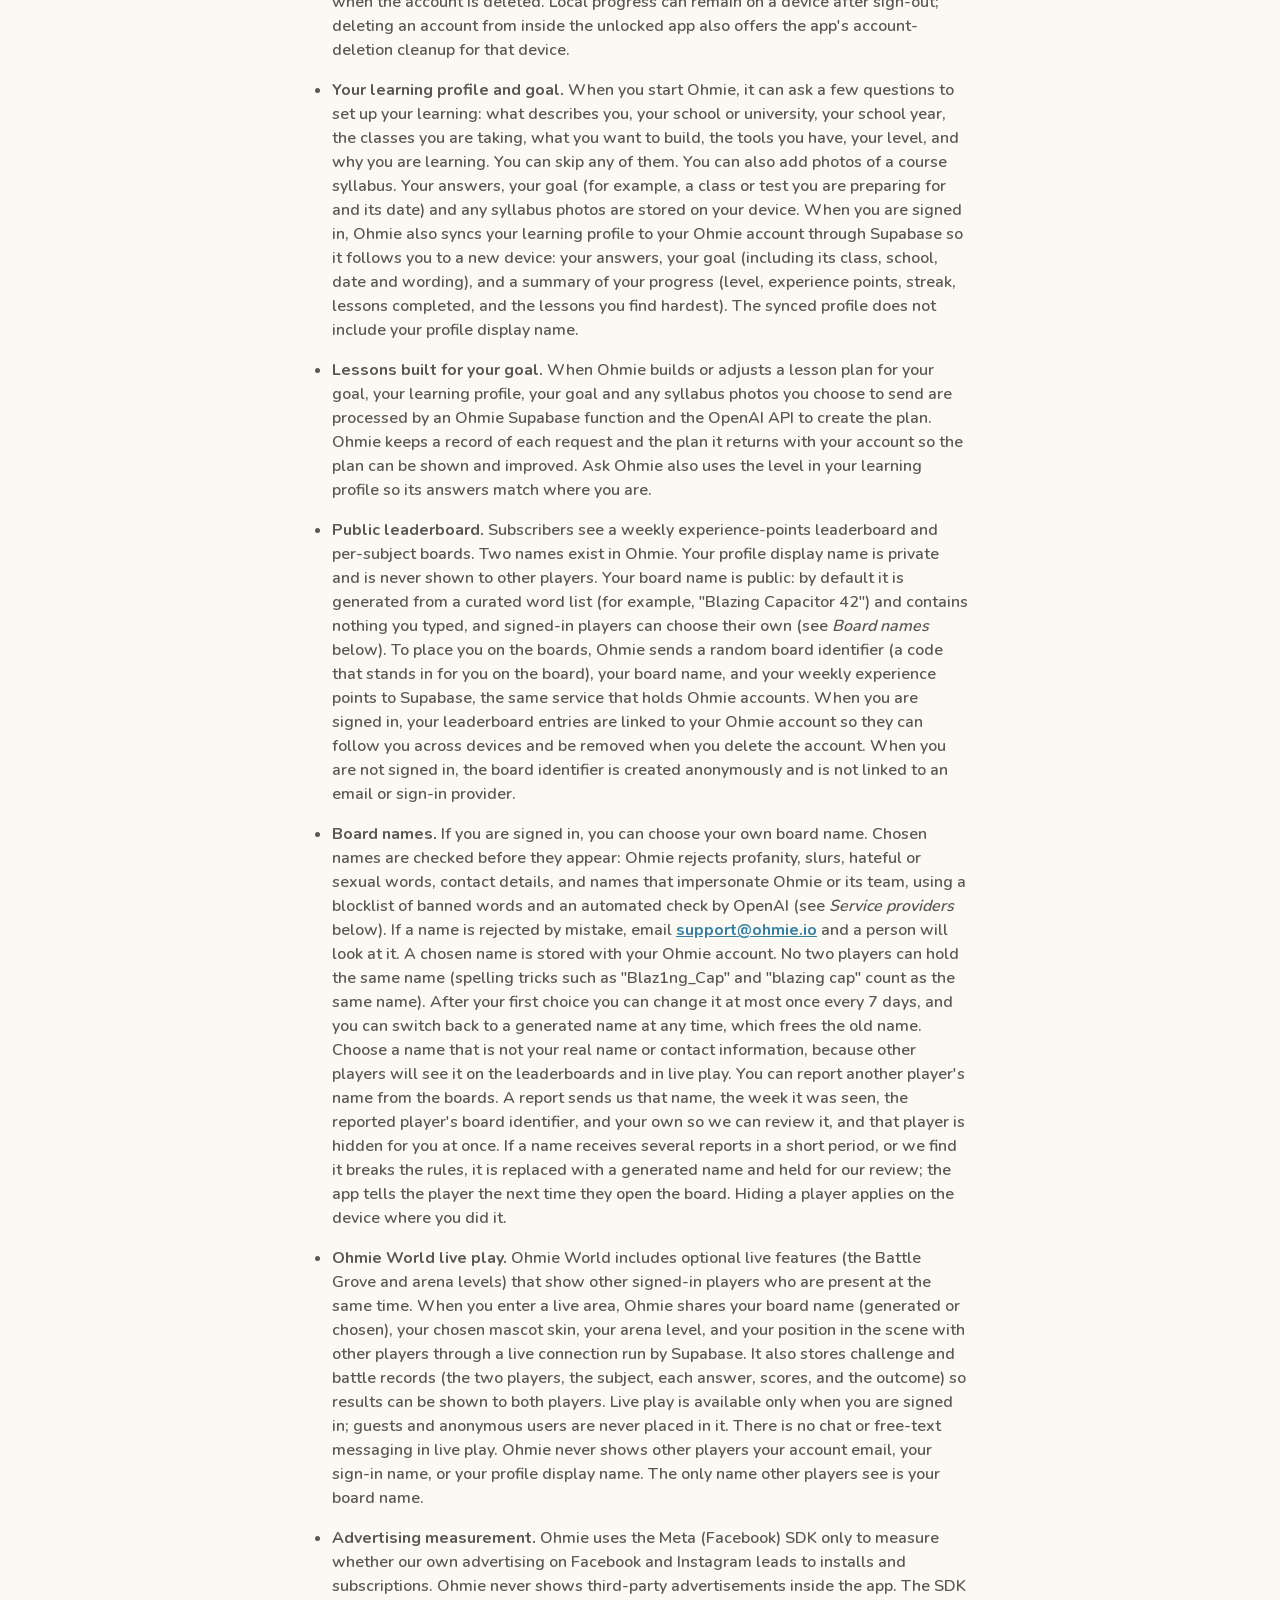
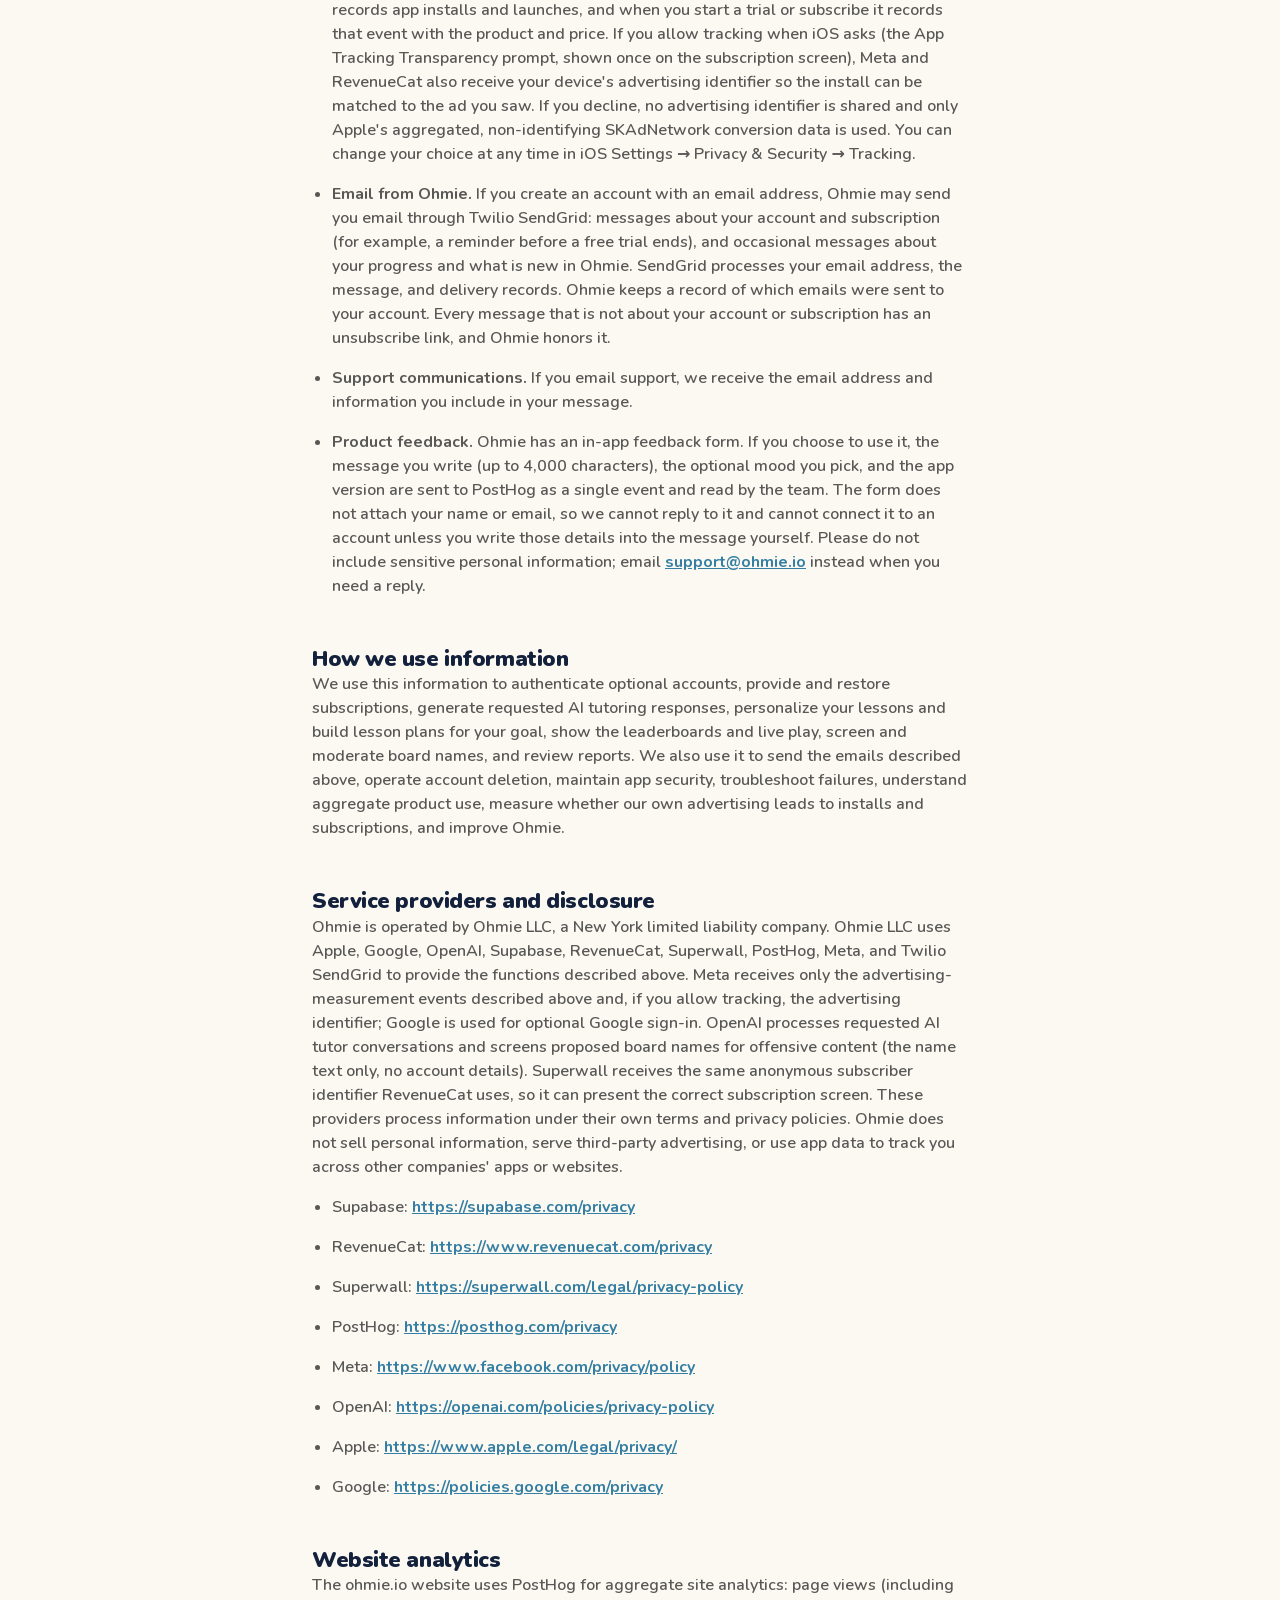
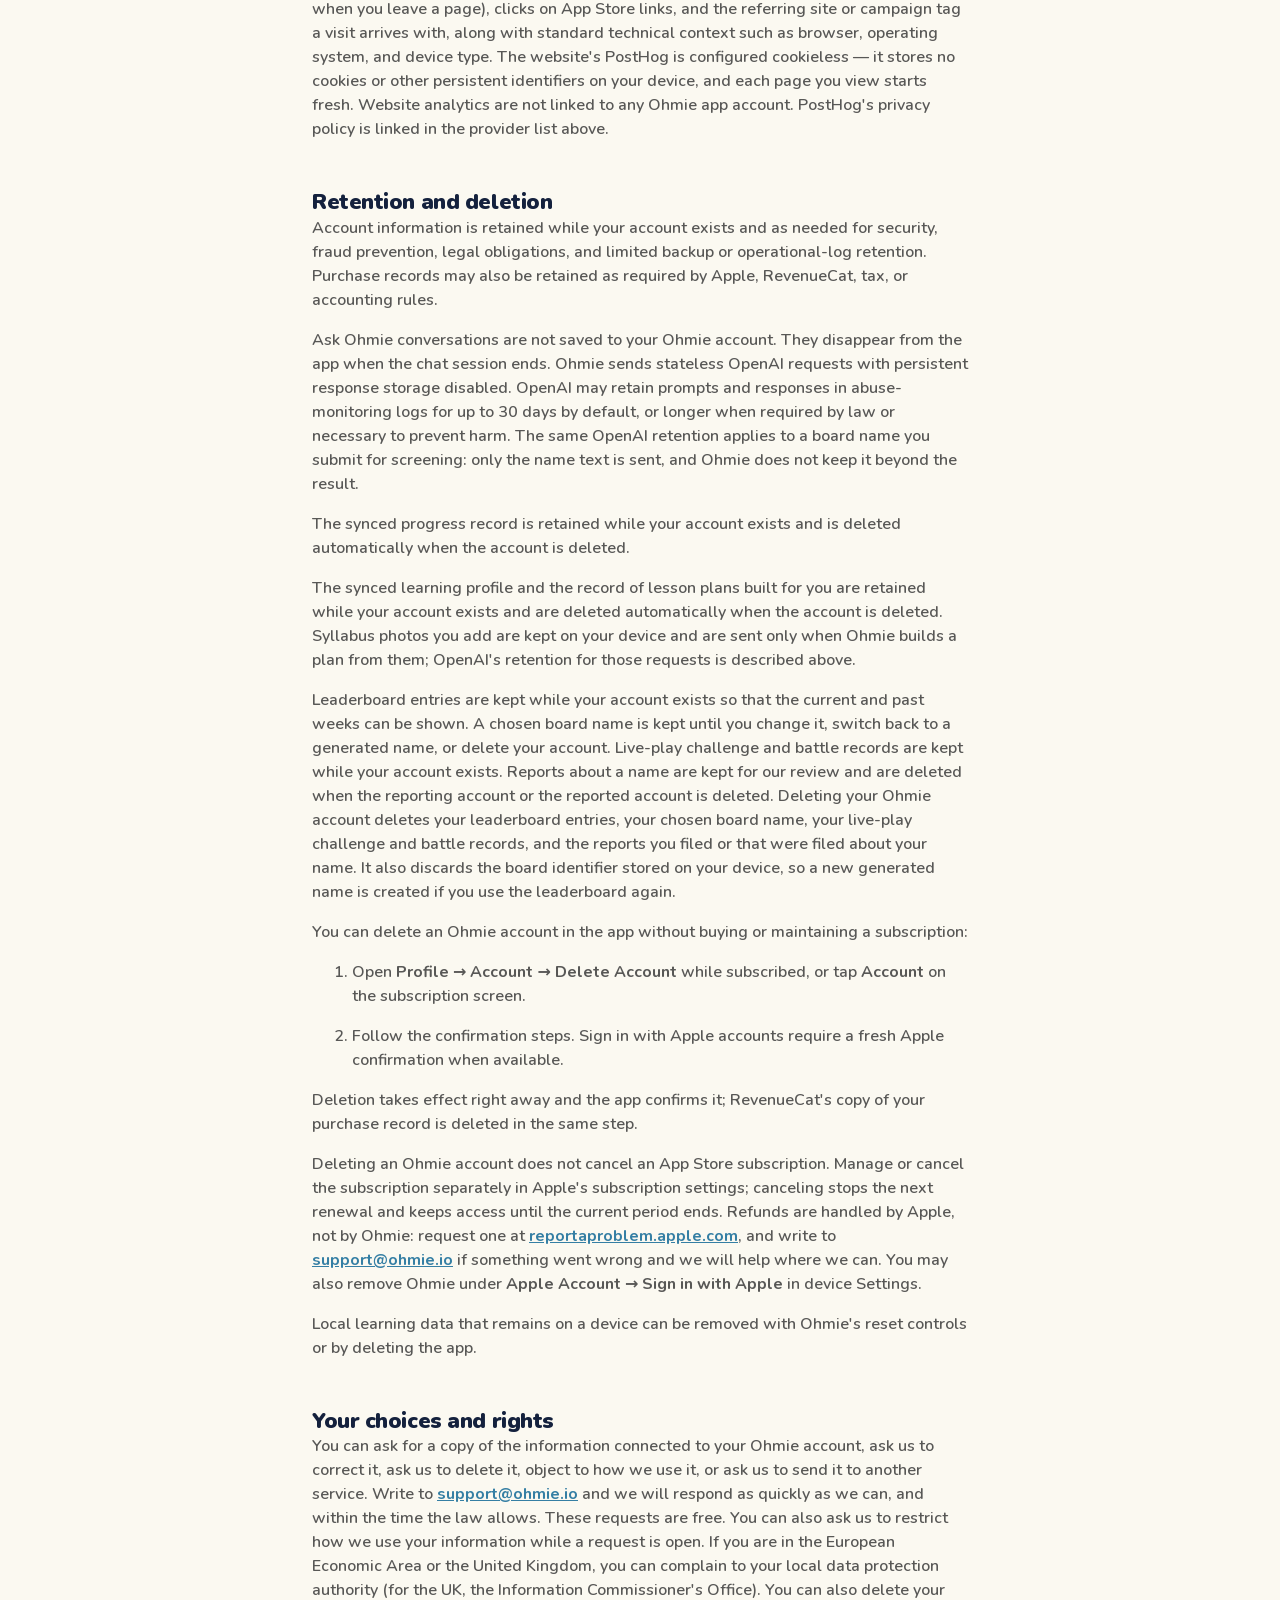
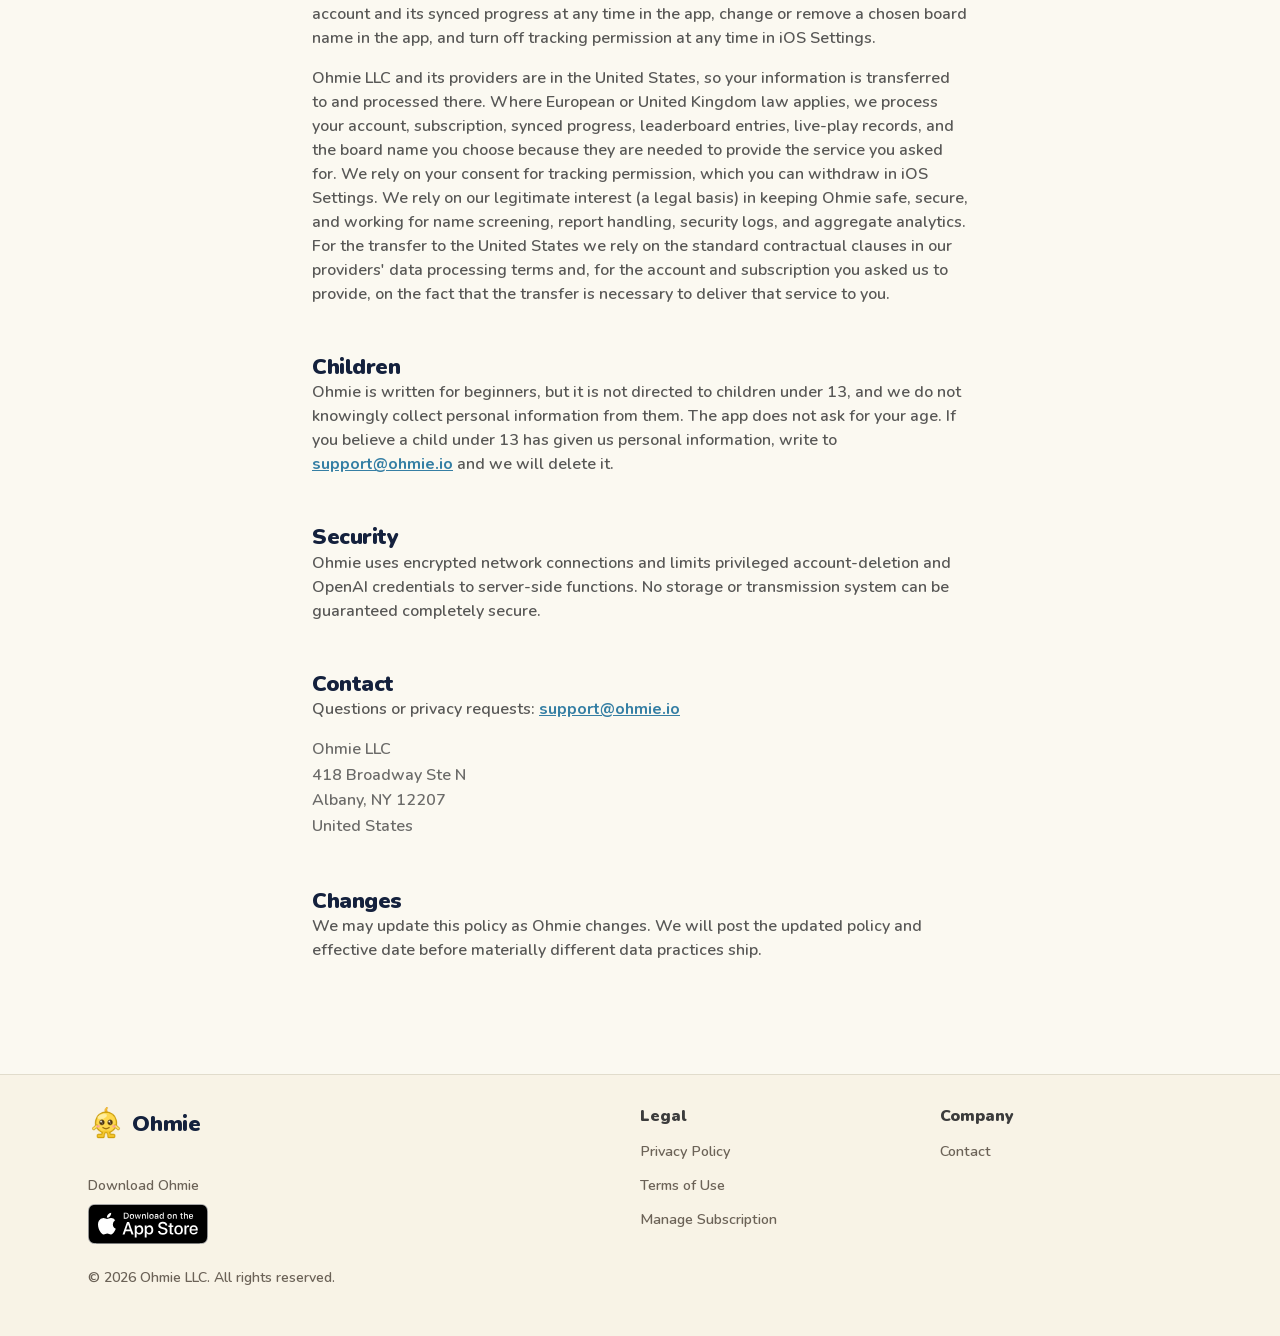
==== commit 1af5d857: "ohmie.io/privacy: the learning profile and goal, syllabus photos, and lesson plans built with AI (Oh" ====
--- a/privacy.html
+++ b/privacy.html
@@ -80,6 +80,8 @@
       <li><strong>AI tutor conversations.</strong> Ask Ohmie is in-lesson help on a specific question. It is available only to signed-in subscribers. If you use it, the messages you choose to send and a limited amount of recent conversation context are processed by an Ohmie Supabase function and the OpenAI API to generate a reply. The function checks your RevenueCat customer identifier to confirm subscription access. The raw identifier is not included in the tutoring prompt; the function sends OpenAI a privacy-preserving hashed safety identifier for abuse prevention. Ohmie does not add these conversations to your account or analytics, and the app keeps them only in memory for the current chat session. Ohmie disables persistent Responses API storage. OpenAI does not use API content to train its models by default unless the API account explicitly opts in, but prompts and responses may be retained in abuse-monitoring logs for up to 30 days, or longer when required by law or necessary to prevent harm. Ohmie is not for children under 13 (see <em>Children</em> below). Do not include sensitive personal information in a chat message.</li>
       <li><strong>Analytics and technical information.</strong> PostHog receives limited app-interaction events, coarse onboarding choices, a random app-installation identifier, and standard technical context such as app version, operating system, and device type. Ohmie disables automatic screen capture, session replay, surveys, rage-click capture, automatic lifecycle capture, and automatic crash capture. The production analytics project discards client IP data. This PostHog setting does not apply to the separate Supabase authentication security logs described above. We do not send account email, profile display name, board name, typed answers, or exact exam dates to PostHog. The single exception is the in-app feedback form: because the message is the thing you are asking us to read, its text travels to PostHog as the event itself. See <em>Product feedback</em> below.</li>
       <li><strong>Learning progress and preferences.</strong> Lesson progress, XP, streaks, your profile display name, learning preferences, and reminder settings are stored locally on your device. When you are signed in, Ohmie also syncs one progress record to your Ohmie account so your progress can follow you across devices. The record holds: lessons completed, experience points, coins, streak, owned and selected mascot skins, the selected track, sound and haptic preferences, streak-day markers, and your profile display name. Syncing is additive &mdash; a stale device cannot erase progress earned elsewhere. The synced record is stored by Supabase with your account and is deleted automatically when the account is deleted. Local progress can remain on a device after sign-out; deleting an account from inside the unlocked app also offers the app's account-deletion cleanup for that device.</li>
+      <li><strong>Your learning profile and goal.</strong> When you start Ohmie, it can ask a few questions to set up your learning: what describes you, your school or university, your school year, the classes you are taking, what you want to build, the tools you have, your level, and why you are learning. You can skip any of them. You can also add photos of a course syllabus. Your answers, your goal (for example, a class or test you are preparing for and its date) and any syllabus photos are stored on your device. When you are signed in, Ohmie also syncs your learning profile to your Ohmie account through Supabase so it follows you to a new device: your answers, your goal (including its class, school, date and wording), and a summary of your progress (level, experience points, streak, lessons completed, and the lessons you find hardest). The synced profile does not include your profile display name.</li>
+      <li><strong>Lessons built for your goal.</strong> When Ohmie builds or adjusts a lesson plan for your goal, your learning profile, your goal and any syllabus photos you choose to send are processed by an Ohmie Supabase function and the OpenAI API to create the plan. Ohmie keeps a record of each request and the plan it returns with your account so the plan can be shown and improved. Ask Ohmie also uses the level in your learning profile so its answers match where you are.</li>
       <li><strong>Public leaderboard.</strong> Subscribers see a weekly experience-points leaderboard and per-subject boards. Two names exist in Ohmie. Your profile display name is private and is never shown to other players. Your board name is public: by default it is generated from a curated word list (for example, "Blazing Capacitor 42") and contains nothing you typed, and signed-in players can choose their own (see <em>Board names</em> below). To place you on the boards, Ohmie sends a random board identifier (a code that stands in for you on the board), your board name, and your weekly experience points to Supabase, the same service that holds Ohmie accounts. When you are signed in, your leaderboard entries are linked to your Ohmie account so they can follow you across devices and be removed when you delete the account. When you are not signed in, the board identifier is created anonymously and is not linked to an email or sign-in provider.</li>
       <li><strong>Board names.</strong> If you are signed in, you can choose your own board name. Chosen names are checked before they appear: Ohmie rejects profanity, slurs, hateful or sexual words, contact details, and names that impersonate Ohmie or its team, using a blocklist of banned words and an automated check by OpenAI (see <em>Service providers</em> below). If a name is rejected by mistake, email <a href="mailto:support@ohmie.io">support@ohmie.io</a> and a person will look at it. A chosen name is stored with your Ohmie account. No two players can hold the same name (spelling tricks such as "Blaz1ng_Cap" and "blazing cap" count as the same name). After your first choice you can change it at most once every 7 days, and you can switch back to a generated name at any time, which frees the old name. Choose a name that is not your real name or contact information, because other players will see it on the leaderboards and in live play. You can report another player's name from the boards. A report sends us that name, the week it was seen, the reported player's board identifier, and your own so we can review it, and that player is hidden for you at once. If a name receives several reports in a short period, or we find it breaks the rules, it is replaced with a generated name and held for our review; the app tells the player the next time they open the board. Hiding a player applies on the device where you did it.</li>
       <li><strong>Ohmie World live play.</strong> Ohmie World includes optional live features (the Battle Grove and arena levels) that show other signed-in players who are present at the same time. When you enter a live area, Ohmie shares your board name (generated or chosen), your chosen mascot skin, your arena level, and your position in the scene with other players through a live connection run by Supabase. It also stores challenge and battle records (the two players, the subject, each answer, scores, and the outcome) so results can be shown to both players. Live play is available only when you are signed in; guests and anonymous users are never placed in it. There is no chat or free-text messaging in live play. Ohmie never shows other players your account email, your sign-in name, or your profile display name. The only name other players see is your board name.</li>
@@ -90,7 +92,7 @@
     </ul>
 
     <h2>How we use information</h2>
-    <p>We use this information to authenticate optional accounts, provide and restore subscriptions, generate requested AI tutoring responses, show the leaderboards and live play, screen and moderate board names, and review reports. We also use it to send the emails described above, operate account deletion, maintain app security, troubleshoot failures, understand aggregate product use, measure whether our own advertising leads to installs and subscriptions, and improve Ohmie.</p>
+    <p>We use this information to authenticate optional accounts, provide and restore subscriptions, generate requested AI tutoring responses, personalize your lessons and build lesson plans for your goal, show the leaderboards and live play, screen and moderate board names, and review reports. We also use it to send the emails described above, operate account deletion, maintain app security, troubleshoot failures, understand aggregate product use, measure whether our own advertising leads to installs and subscriptions, and improve Ohmie.</p>
 
     <h2>Service providers and disclosure</h2>
     <p>Ohmie is operated by Ohmie LLC, a New York limited liability company. Ohmie LLC uses Apple, Google, OpenAI, Supabase, RevenueCat, Superwall, PostHog, Meta, and Twilio SendGrid to provide the functions described above. Meta receives only the advertising-measurement events described above and, if you allow tracking, the advertising identifier; Google is used for optional Google sign-in. OpenAI processes requested AI tutor conversations and screens proposed board names for offensive content (the name text only, no account details). Superwall receives the same anonymous subscriber identifier RevenueCat uses, so it can present the correct subscription screen. These providers process information under their own terms and privacy policies. Ohmie does not sell personal information, serve third-party advertising, or use app data to track you across other companies' apps or websites.</p>
@@ -112,6 +114,7 @@
     <p>Account information is retained while your account exists and as needed for security, fraud prevention, legal obligations, and limited backup or operational-log retention. Purchase records may also be retained as required by Apple, RevenueCat, tax, or accounting rules.</p>
     <p>Ask Ohmie conversations are not saved to your Ohmie account. They disappear from the app when the chat session ends. Ohmie sends stateless OpenAI requests with persistent response storage disabled. OpenAI may retain prompts and responses in abuse-monitoring logs for up to 30 days by default, or longer when required by law or necessary to prevent harm. The same OpenAI retention applies to a board name you submit for screening: only the name text is sent, and Ohmie does not keep it beyond the result.</p>
     <p>The synced progress record is retained while your account exists and is deleted automatically when the account is deleted.</p>
+    <p>The synced learning profile and the record of lesson plans built for you are retained while your account exists and are deleted automatically when the account is deleted. Syllabus photos you add are kept on your device and are sent only when Ohmie builds a plan from them; OpenAI's retention for those requests is described above.</p>
     <p>Leaderboard entries are kept while your account exists so that the current and past weeks can be shown. A chosen board name is kept until you change it, switch back to a generated name, or delete your account. Live-play challenge and battle records are kept while your account exists. Reports about a name are kept for our review and are deleted when the reporting account or the reported account is deleted. Deleting your Ohmie account deletes your leaderboard entries, your chosen board name, your live-play challenge and battle records, and the reports you filed or that were filed about your name. It also discards the board identifier stored on your device, so a new generated name is created if you use the leaderboard again.</p>
 
     <p>You can delete an Ohmie account in the app without buying or maintaining a subscription:</p>
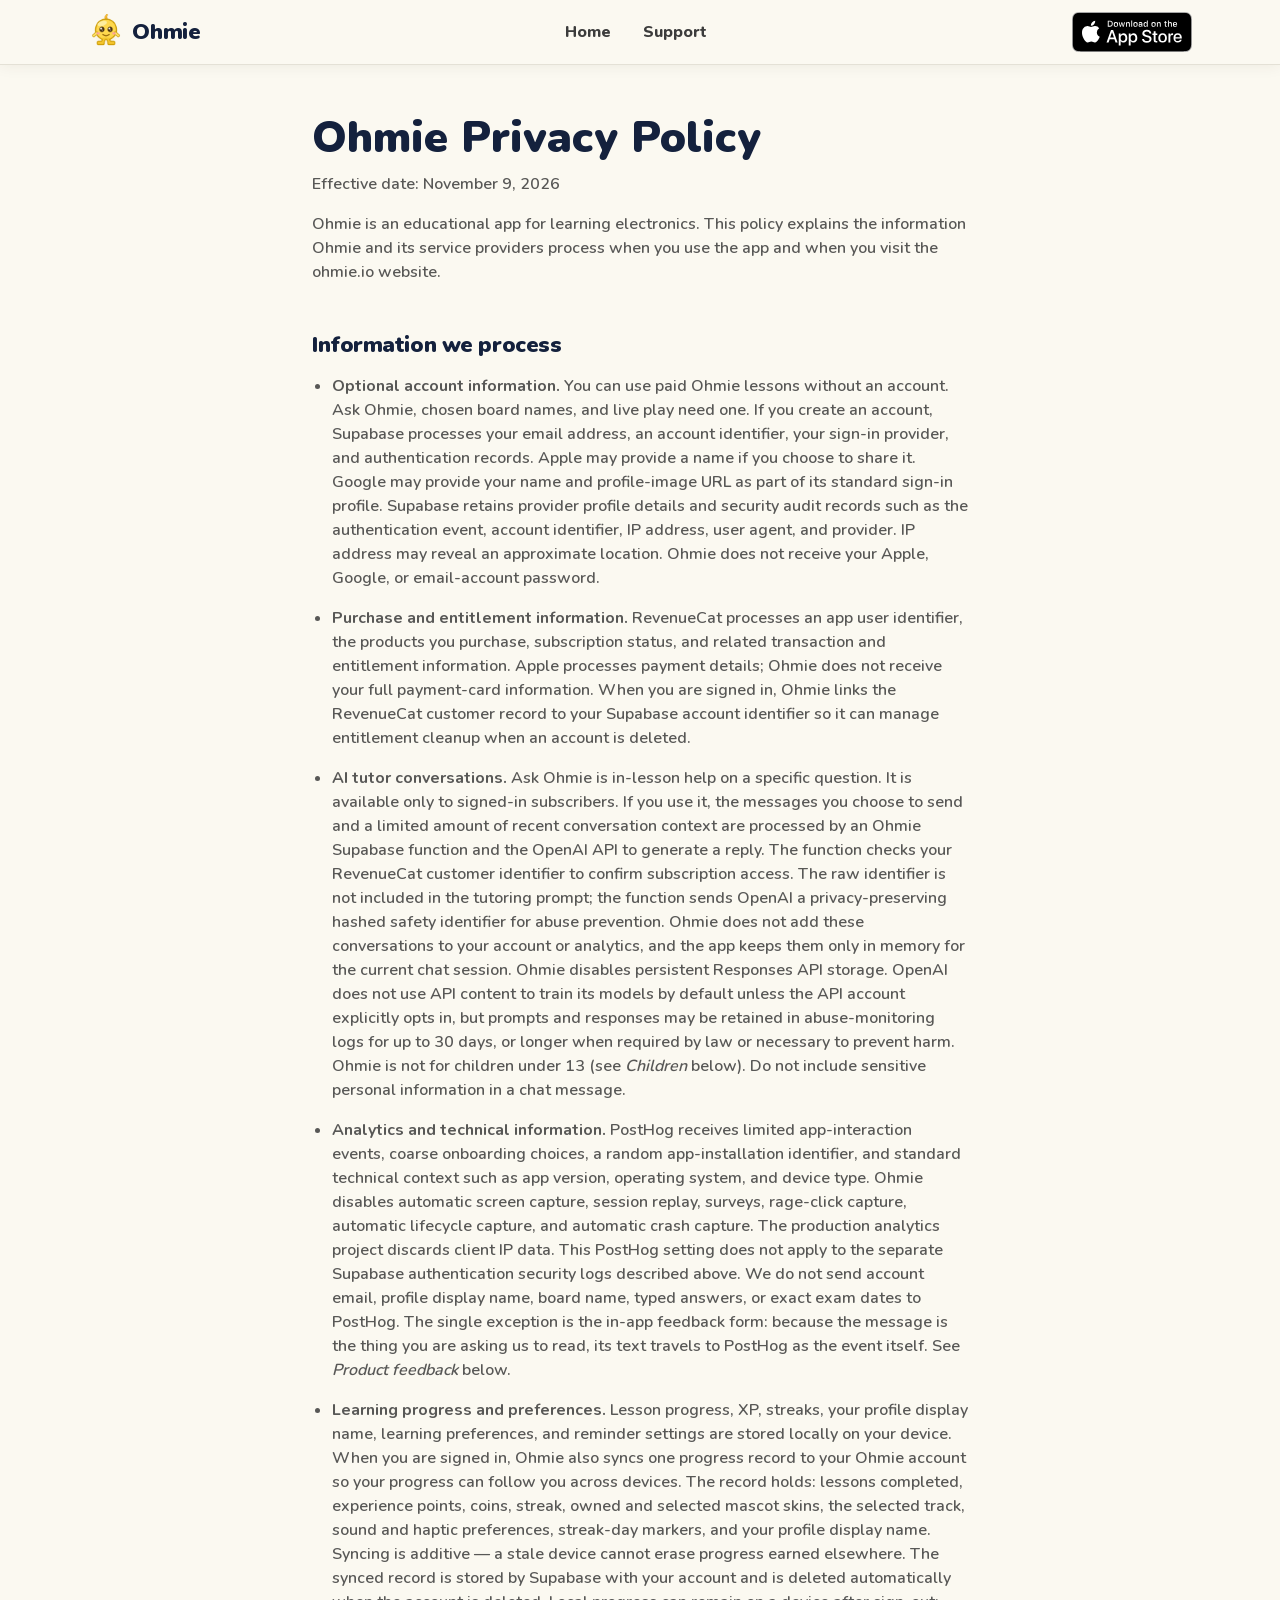
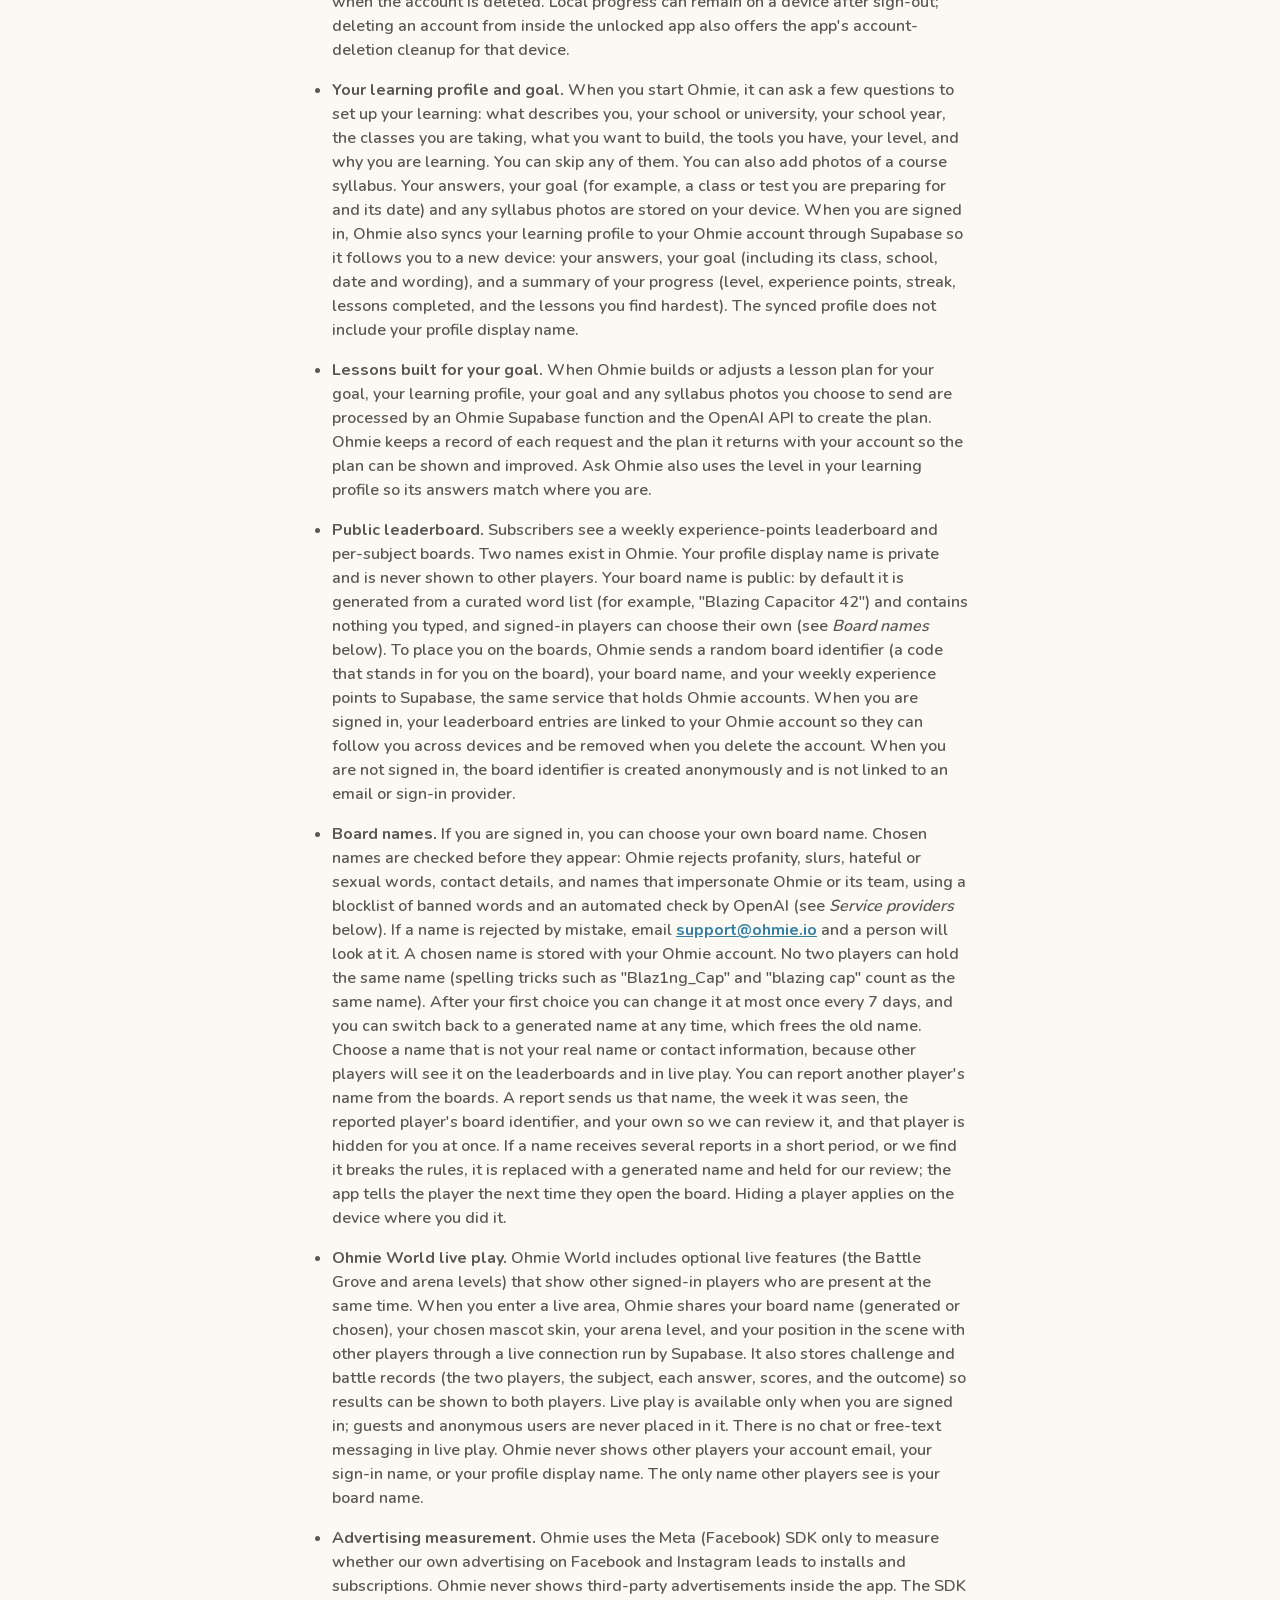
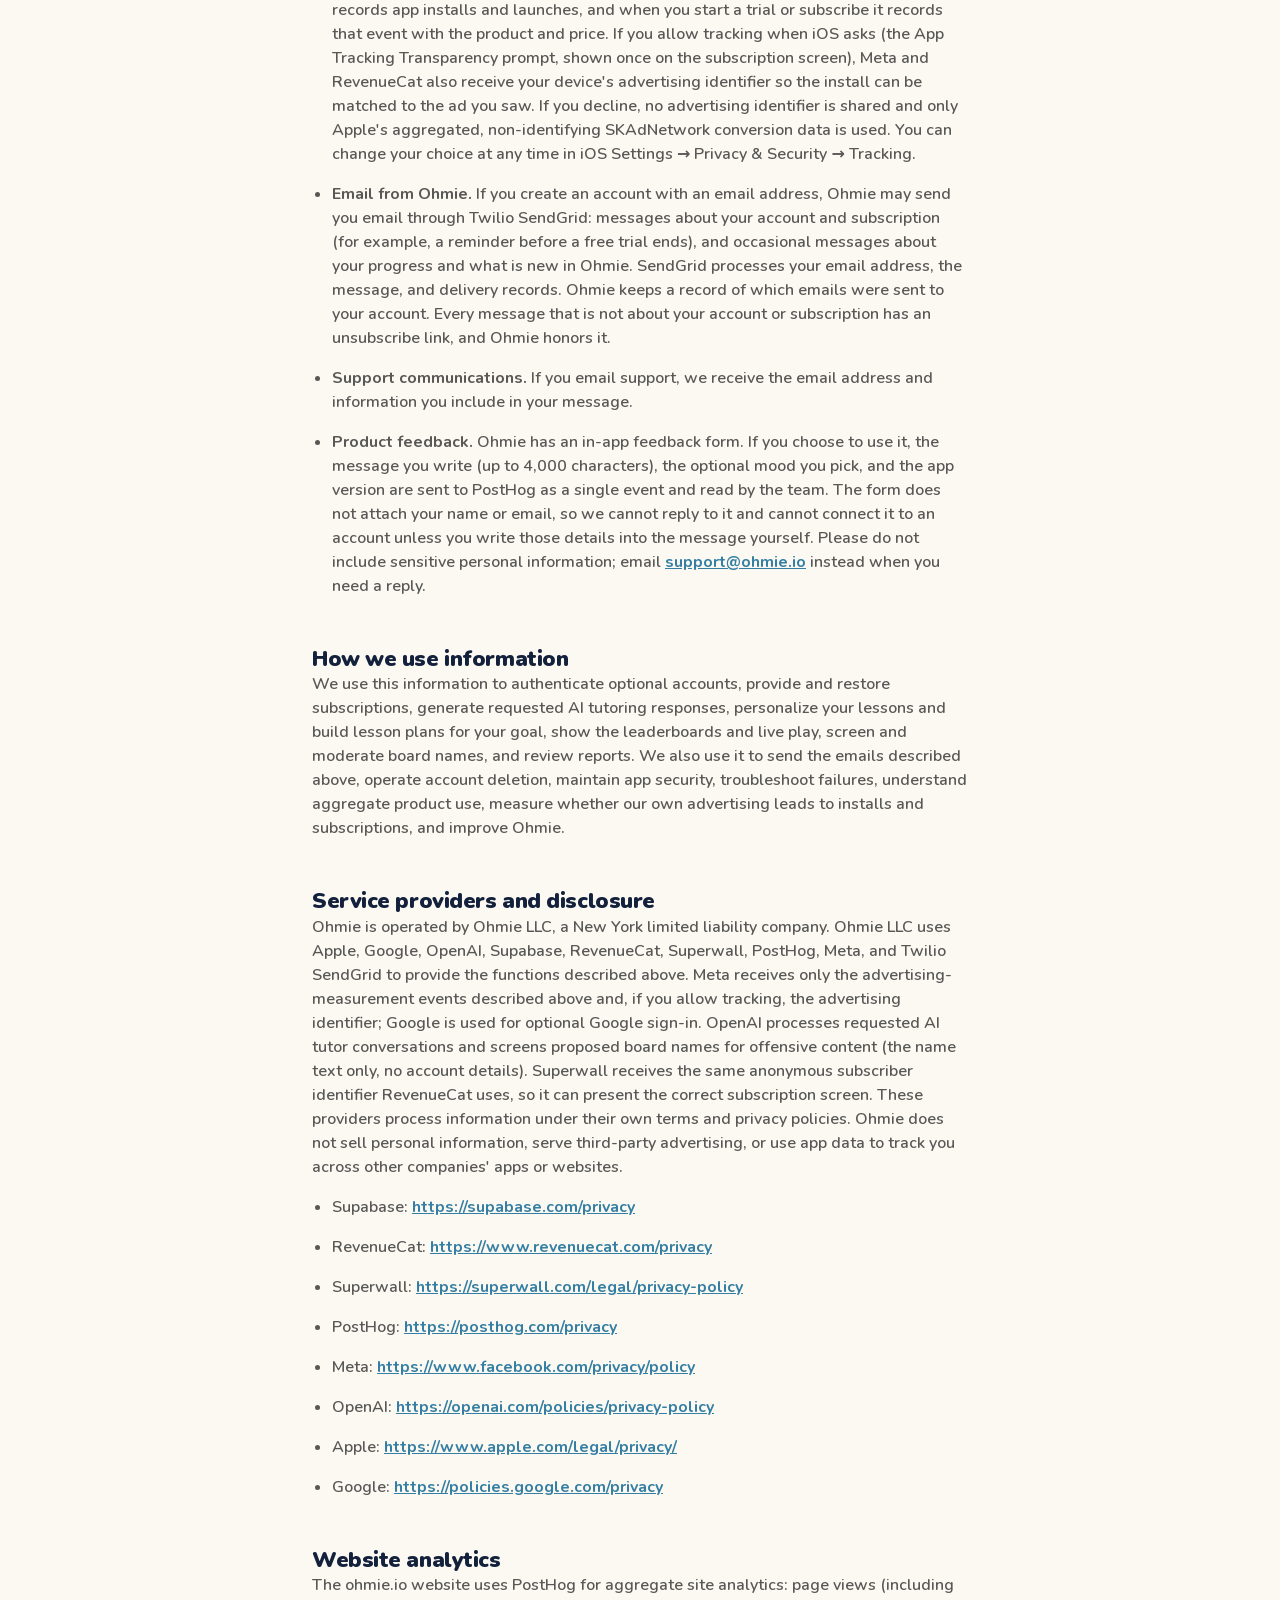
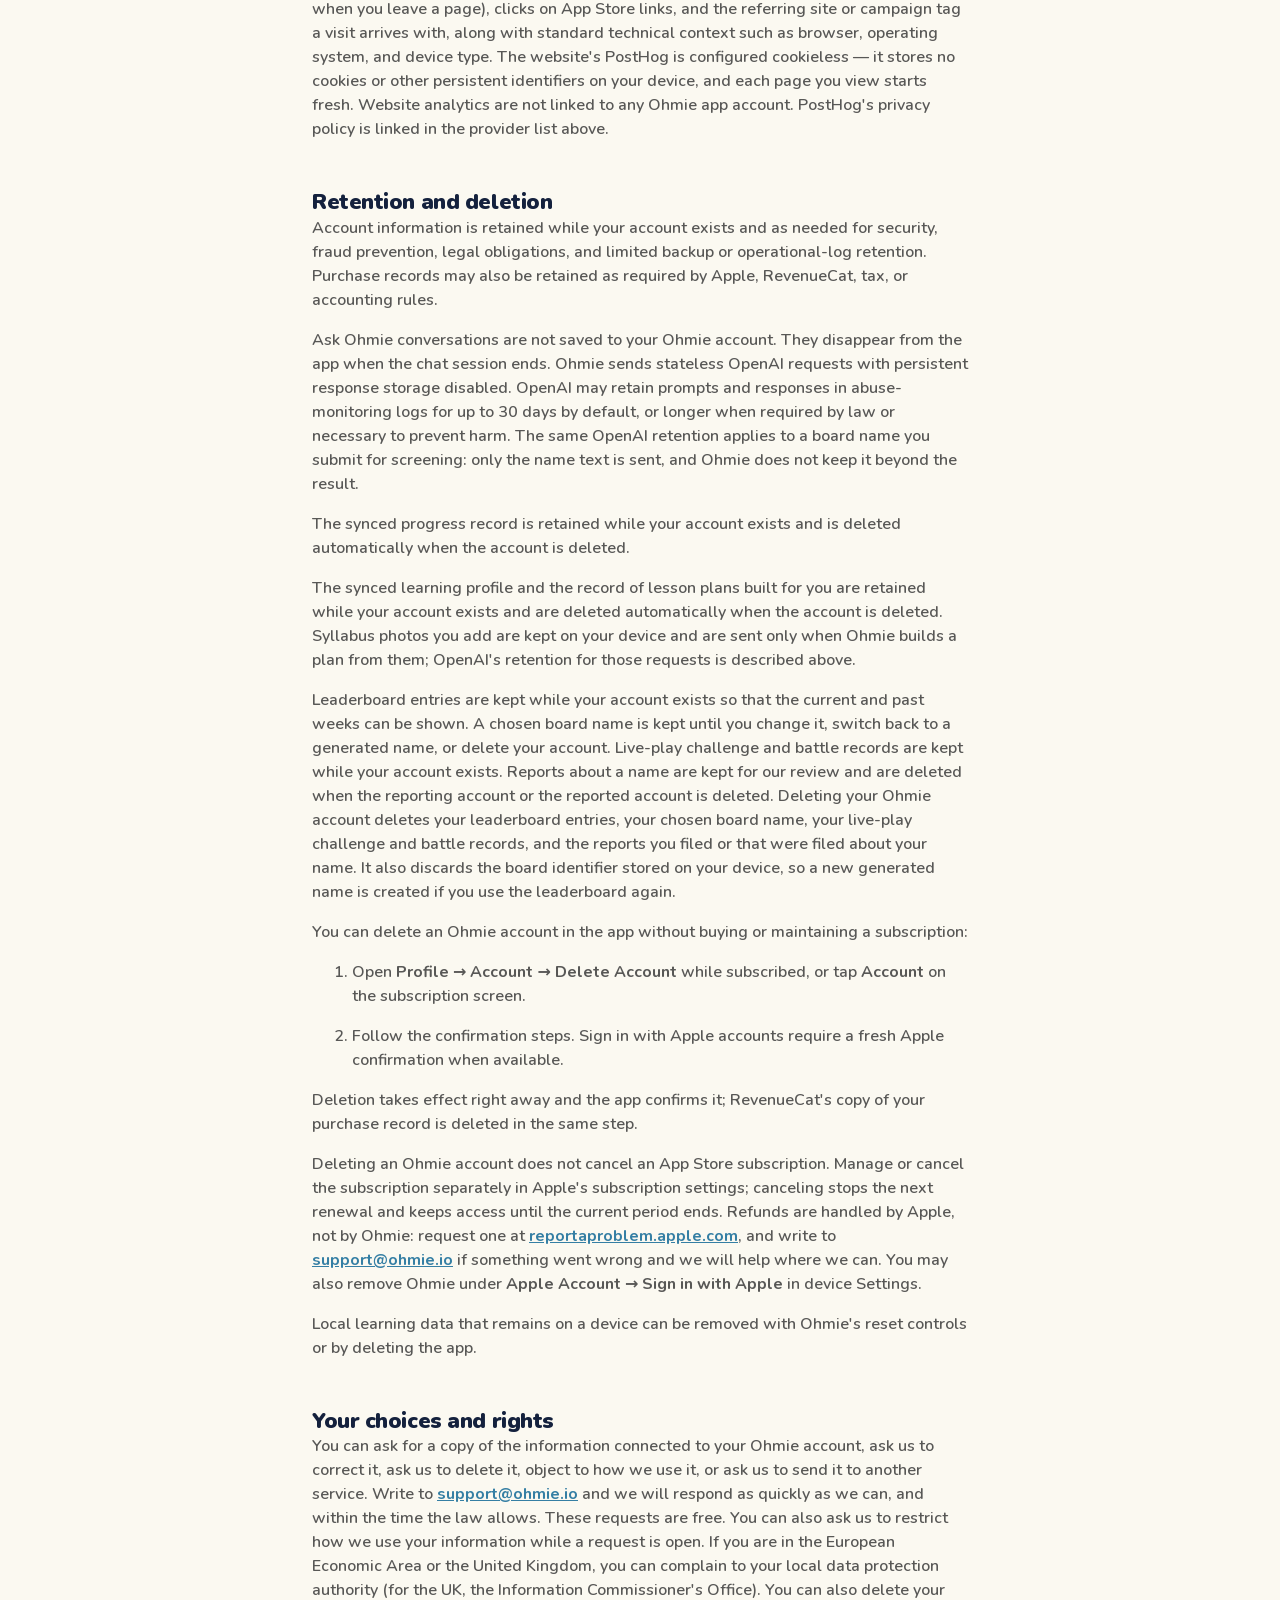
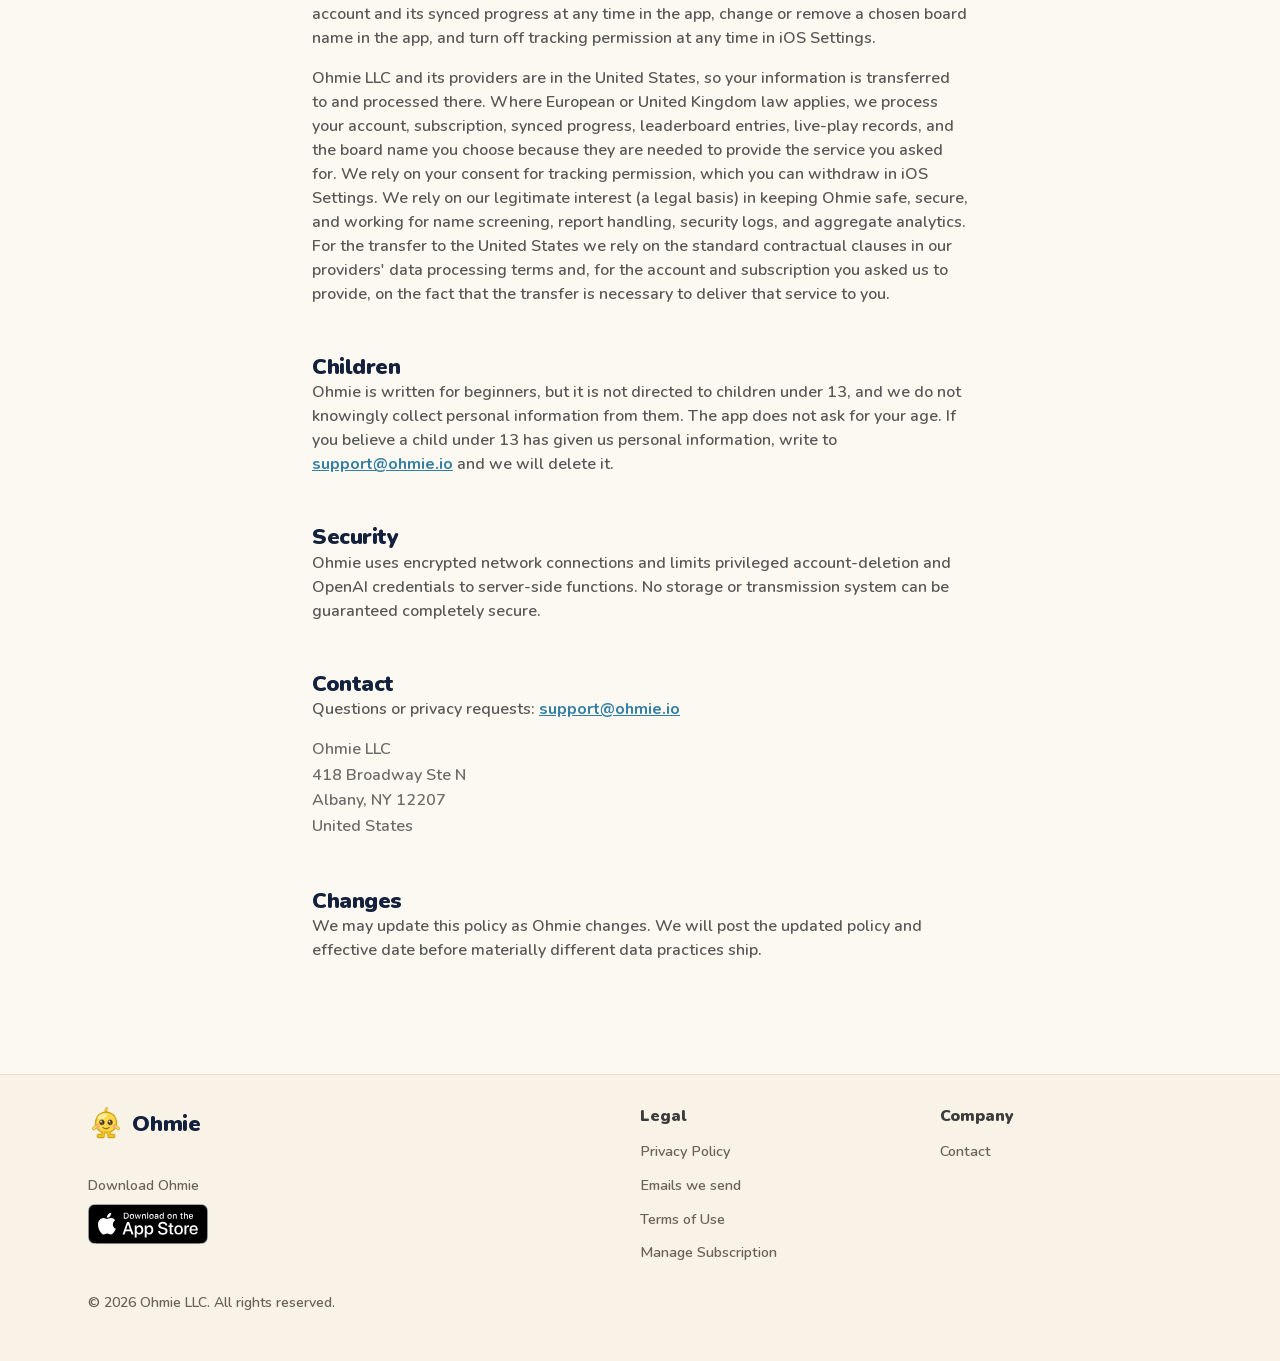
==== commit cabc6e5a: "Add Emails we send page A public list of every email Ohmie sends, how often, and which can be turned" ====
--- a/privacy.html
+++ b/privacy.html
@@ -29,7 +29,7 @@
   <link rel="icon" type="image/png" href="assets/favicon.png?v=20261002">
   <link rel="apple-touch-icon" href="assets/apple-touch-icon.png?v=20261002">
   <link rel="preload" as="font" type="font/woff2" href="assets/fonts/nunito-latin-var.woff2" crossorigin>
-  <link rel="stylesheet" href="styles.css?v=20261019a">
+  <link rel="stylesheet" href="styles.css?v=20261116a">
 
   <!-- PostHog analytics — cookieless: memory-only persistence (no cookies or
        localStorage), no autocapture, no session recording. Pageviews, pageleaves,
@@ -164,6 +164,7 @@
       <div class="footer-col">
         <h3>Legal</h3>
         <a href="privacy.html">Privacy Policy</a>
+        <a href="emails.html">Emails we send</a>
         <a href="https://www.apple.com/legal/internet-services/itunes/dev/stdeula/">Terms of Use</a>
         <a href="https://apps.apple.com/account/subscriptions" data-placement="footer_manage_subscription">Manage Subscription</a>
       </div>
--- a/styles.css
+++ b/styles.css
@@ -1,12 +1,11 @@
 /* ============================================================
-   Ohmie — Learn Real Electronics
-   October 2026 design: a cream page base, cream as the one neutral band (one notch
-   deeper so it still separates from the base), warm 1 px hairlines, one Ohmie
-   gradient (a short sky start, the electric tint, lifting through pale gold into
-   amber, then gold, interpolated in oklab) at three intensities, a navy subjects band with
-   an electric glow, a soft gold glow behind the hero phone, Nunito 900 display in
-   navy, the amber pill that drops on press. No scroll-reveal. Nine bands + a
-   phone-only sticky bar; tokens from the app.
+   Ohmie: the home page and the privacy page
+   November 2026: the home page is a short walk of big scenes. One screen for the hero (Ohmie and the phone, the
+   headline, two buttons) with the app's subjects in a strip under it; rows of one idea each, a few words beside
+   big art, sides alternating; a line and a badge over a scene that follows the scroll; the offer on a navy band;
+   an ending whose wave runs into the footer. Ohmie's scenes are Rive artboards (script.js block 5), each a still
+   picture until it plays. Kept from October: the cream base, the tokens from the app, Nunito 900 in navy, warm
+   hairlines, the amber button that drops on press. One App Store badge on screen at a time.
    ============================================================ */
 @font-face {
   font-family: 'Nunito';
@@ -56,6 +55,15 @@
   --control: 48px;
   --r-ui: 20px;
 }
+:root {
+  --page-w: 64.75rem;          /* the home page's column: 988 px of content inside the .wrap gutters */
+  --header-h: 72px;
+  --row-art: 33.125rem;        /* a row's art box, 530 px square */
+  --row-gap: clamp(2rem, 7vw, 6.3125rem);
+  --bleed: 0rem;               /* how far a row's art runs past the column on wide screens (set at 60rem) */
+}
+.home { --content-w: var(--page-w); }
+.home .everything, .home .reviews { --content-w: 72rem; }   /* the list, the notes and the review cards keep the width they were laid out for */
 @supports (background: linear-gradient(90deg in oklab, #000, #fff)) {
   :root {
     --grad: linear-gradient(118deg in oklab, #8FD0F0 0%, #FFCB5C 6%, #FFB020 14%, #FFD84D 100%);
@@ -90,18 +98,17 @@
 .star { width: 1em; height: 1em; vertical-align: -0.12em; }
 .stars { display: inline-block; vertical-align: middle; }
 
-/* data-price marks the spots that can hold a price; it is a marker only, no rule reads it */
-
-/* buttons: the amber pill is an object — a solid face over a 4 px --amber-dk edge that drops on press (no gradient on the CTA) */
-.btn { display: inline-flex; align-items: center; justify-content: center; gap: var(--s-2); text-decoration: none; font-weight: 900; border-radius: 999px; padding: 0 1.75rem; min-height: var(--control); font-size: 1.05rem; line-height: 1; transition: transform 0.1s ease-out, box-shadow 0.1s ease-out, background 0.1s ease-out; white-space: nowrap; }
-.btn-amber { background: var(--amber); color: #3b2a00; box-shadow: 0 4px 0 var(--amber-dk); transform: translateY(-2px); }
-.btn-amber:hover { background: #ffb93a; }
-.btn-amber:active { transform: translateY(2px); box-shadow: 0 0 0 var(--amber-dk); }
+/* buttons: an object, a solid face over a 4 px darker lip; pressing drops the face onto the lip (no gradient on the CTA) */
+.btn { display: inline-flex; align-items: center; justify-content: center; gap: var(--s-2); text-decoration: none; font-weight: 900; font-size: 0.9375rem; letter-spacing: 0.05em; text-transform: uppercase; line-height: 1; border-radius: 14px; padding: 0 1.5rem; min-height: 46px; margin-bottom: 4px; white-space: nowrap; transition: transform 0.1s ease-out, box-shadow 0.1s ease-out, filter 0.2s ease; }
+.btn-amber { background: var(--amber); color: #3b2a00; box-shadow: 0 4px 0 var(--amber-dk); }
+.btn-amber:hover { filter: brightness(1.07); }
+.btn-amber:active { transform: translateY(4px); box-shadow: 0 0 0 var(--amber-dk); }
 .text-link { color: var(--electric-dk); font-weight: 800; text-decoration: none; font-size: 1.05rem; }
 .text-link:hover { text-decoration: underline; }
 .store-badge { display: inline-block; line-height: 0; border-radius: 8px; transition: transform 0.2s ease, box-shadow 0.2s ease; }
 .store-badge img { width: 120px; height: auto; display: block; }
 .store-badge-lg img { width: 156px; }
+.store-badge-xl img { width: 198px; }
 .store-badge:hover { transform: translateY(-2px); box-shadow: 0 6px 16px rgba(60,50,20,0.25); }
 
 /* ============ 0. nav: the base, hairline + 15 px shadow ============ */
@@ -117,6 +124,27 @@
 .header-cta .store-badge img { width: 120px; }
 @media (min-width: 40rem) { .header-inner { padding-inline: var(--s-6); } }
 @media (min-width: 52rem) { .site-nav { display: flex; } }
+/* The home page's header: flat on the first screen, a 2 px rule under it once the page has moved (script.js block 1).
+   Its App Store badge (#headerCta) is off the first screen: block 1 shows it only while no other App Store button
+   is on screen, so there is never more than one badge in view. Phones: the name sits centred until the badge
+   arrives, then moves left to make room. Without scripts the badge simply shows. privacy.html keeps the plain header. */
+.home .site-header { border-bottom: 2px solid transparent; box-shadow: none; }
+.home .site-header.is-scrolled { border-bottom-color: var(--stroke); }
+.home .header-inner { position: relative; min-height: 70px; padding-block: 0; }
+/* Wide screens: the three links sit at the right end, quiet, and the badge takes their place when it arrives. */
+@media (min-width: 52rem) {
+  .home .header-inner { display: grid; grid-template-columns: 1fr auto; }
+  .home .site-nav, .home .header-cta { grid-area: 1 / 2; justify-self: end; }
+  .home .site-nav a { color: var(--ink-mid); font-size: 0.875rem; font-weight: 800; letter-spacing: 0.05em; text-transform: uppercase; }
+  html.js .home .site-header.has-cta .site-nav { visibility: hidden; }
+}
+html.js .header-cta-auto { visibility: hidden; }
+html.js .header-cta-auto.is-visible { visibility: visible; }
+@media (max-width: 51.99rem) {
+  html.js .home .header-inner { justify-content: center; }
+  html.js .home .header-cta { position: absolute; right: var(--s-4); top: 50%; transform: translateY(-50%); }
+  html.js .home .site-header.has-cta .header-inner { justify-content: flex-start; }
+}
 
 /* ============ phone bezel (CSS only) ============ */
 .phone { position: relative; width: 100%; aspect-ratio: 603 / 1311; background: #1c1c1e; border-radius: 12.5%/5.75%; padding: 2.2%; box-shadow: 0 24px 48px rgba(20,33,61,0.22), 0 2px 6px rgba(20,33,61,0.12), inset 0 0 0 1px rgba(255,255,255,0.08); overflow: hidden; }
@@ -128,228 +156,160 @@
 .phone-wide > img { border-radius: 4.8%/10.5%; }
 .video-fallback { display: none; position: absolute; inset: 2.2%; width: 95.6%; height: 95.6%; object-fit: cover; object-position: top; border-radius: 10.5%/4.8%; }
 
-/* ============ 1. hero (the base, a soft gold glow behind the phone) ============ */
-.hero { padding-top: var(--s-8); padding-bottom: var(--s-8); overflow: hidden; }
-.hero-grid { display: grid; grid-template-columns: 1fr; gap: var(--s-8); align-items: center; }
-.proof-pill { display: none; align-items: center; gap: var(--s-2); background: #fff; border: 1px solid var(--hair); border-radius: 999px; padding: 0 var(--s-4); min-height: 40px; font-size: 0.9375rem; font-weight: 800; color: var(--ink); margin-bottom: var(--s-6); }
-.proof-pill .star { width: 16px; height: 16px; vertical-align: -0.2em; margin: 0 0.1em; }
-.hero h1 { font-size: clamp(2.125rem, 1.4rem + 2.6vw, 3.5rem); line-height: 1.1; letter-spacing: -0.025em; font-weight: 900; }
-/* the H1 accent: display blue over a 7 px gradient highlighter bar */
-.hero h1 .blue { color: var(--electric-display); background-image: var(--grad); background-repeat: no-repeat; background-size: 100% 7px; background-position: 0 90%; padding: 0 0.04em; margin: 0 -0.04em; -webkit-box-decoration-break: clone; box-decoration-break: clone; }
-.hero-sub { color: var(--ink-mid); font-size: clamp(1.0625rem, 0.95rem + 0.45vw, 1.25rem); line-height: 1.5; max-width: 30rem; margin: var(--s-4) 0 var(--s-6); }
-.hero-cta { display: flex; flex-wrap: wrap; align-items: center; gap: var(--s-4) var(--s-6); }
-.hero-cta .btn { display: none; }
-.hero-cta .store-badge { display: inline-block; }
-.fine-print { margin: var(--s-4) 0 0; font-size: 0.875rem; line-height: 1.5; color: var(--ink-mid); }
-.hero-visual { position: relative; display: flex; justify-content: center; padding-bottom: 2.25rem; }
-/* the warm glow: a soft amber-to-gold radial behind the phone, inside the band (the hero clips it); no band wash */
-.hero-glow { position: absolute; inset: -10% -28% -4%; border-radius: 50%; background: radial-gradient(closest-side, rgba(255,176,32,0.40) 0%, rgba(255,216,77,0.30) 45%, rgba(255,216,77,0) 100%); z-index: 0; pointer-events: none; }
-.hero-visual .phone-wrap { z-index: 1; }
-.hero-visual .phone { width: min(260px, 68vw); }
-.hero-mascot { position: absolute; left: calc(50% + 46px); bottom: 0; width: clamp(96px, 24vw, 150px); z-index: 4; filter: drop-shadow(0 10px 16px rgba(203,154,6,0.3)); }
-.hero-mascot-rive { position: absolute; left: calc(50% + 40px); bottom: -6px; width: clamp(104px, 26vw, 168px); aspect-ratio: 220/260; z-index: 4; cursor: pointer; }
-.hero-mascot-rive canvas { display: block; width: 100%; height: 100%; }
-.hero-mascot[hidden], .hero-mascot-rive[hidden] { display: none; }
+/* ---------- Ohmie's scenes (script.js block 5) ----------
+   A scene is a still picture until its animation is ready: the canvas takes over once the Rive file has drawn into
+   it (.is-live). Without scripts, under reduced motion, or if the file lacks that artboard, the picture stays.
+   .scene-grow draws a scene larger than its box and centred on it: those artboards keep wide empty margins around
+   Ohmie, and this brings him up to the size of the box. Scenes never take pointer events. */
+.scene { position: relative; width: 100%; height: 100%; pointer-events: none; }
+.scene-grow { position: absolute; inset: -17.5%; width: auto; height: auto; }
+.scene > img, .scene > canvas, .scene > video { position: absolute; inset: 0; width: 100%; height: 100%; display: block; }
+.scene > img, .scene > video { object-fit: contain; }
+.scene > canvas, .scene > video { visibility: hidden; }
+.scene.is-live > canvas { visibility: visible; }
+/* scenes on: each box is empty until its scene plays itself in; the stills (and the hero's still Ohmie) are the fallback */
+html.scenes .scene > img, html.scenes .hero-mascot { visibility: hidden; }
+html.scenes .scene.is-still > img { visibility: visible; }
+
+/* Clips that stand in for the scenes the Rive file does not hold yet (assets/standin/). They are films with their
+   own backgrounds, so each gets what it needs to sit on the page. These rules go when the clips do. */
+.scene.is-standin > video { visibility: visible; }
+.scene-grow.is-standin > video { filter: url(#standin-cream); -webkit-mask-image: linear-gradient(90deg, transparent 0, #000 21%, #000 79%, transparent 100%), linear-gradient(180deg, transparent 0, #000 24%, #000 96.5%, transparent 100%); -webkit-mask-composite: source-in; mask-image: linear-gradient(90deg, transparent 0, #000 21%, #000 79%, transparent 100%), linear-gradient(180deg, transparent 0, #000 24%, #000 96.5%, transparent 100%); mask-composite: intersect; }
+.journey-scene:has([data-standin]) { background: #F6F2E6; }
+.final:has([data-standin]) { background: #FDFDFD; }
+.scene-ending:has([data-standin]) { -webkit-mask-image: linear-gradient(90deg, transparent 0, #000 9%, #000 91%, transparent 100%), linear-gradient(to top, transparent 0, #000 22%); -webkit-mask-composite: source-in; mask-image: linear-gradient(90deg, transparent 0, #000 9%, #000 91%, transparent 100%), linear-gradient(to top, transparent 0, #000 22%); mask-composite: intersect; }
+
+/* ============ 1. hero: the first screen ============
+   Ohmie and the phone on one side, the headline and the two buttons on the other. The band is as tall as the screen
+   under the header (--hero-h; wide screens leave room for the subjects strip), so the App Store button is always on
+   the first screen. Phones stack it: the art takes whatever height is left above the headline and the badge. The
+   phone's size comes from that height, and Ohmie's scene lies over it at twice its width (the artboard is drawn
+   around a phone of exactly this shape). The still Ohmie stands where the scene's Ohmie comes to rest. */
+.hero { --hero-h: clamp(30rem, calc(100vh - var(--header-h)), 46rem); padding-block: 0; overflow: hidden; }
+.hero-grid { display: flex; flex-direction: column; align-items: center; min-height: var(--hero-h); padding-block: var(--s-2) var(--s-6); }
+.hero-visual { position: relative; flex: 1 1 15rem; min-height: 15rem; width: 100%; container-type: size; }
+/* --ph, the phone's height: most of the art's height where container units exist (cqh), else a share of the screen's */
+.hero-visual .phone-wrap { --ph: min(46vh, 96vw, 30rem); position: absolute; left: 50%; top: 46%; translate: -50% -50%; height: var(--ph); width: calc(var(--ph) * 603 / 1311); z-index: 1; }
+@supports (height: 1cqh) { .hero-visual .phone-wrap { --ph: min(84cqh, 96vw, 30rem); } }
+/* the warm glow: a soft amber-to-gold radial behind a phone (the hero's, and each row that shows the app) */
+.glow { position: absolute; left: 50%; top: 50%; translate: -50% -50%; width: min(130%, 34rem); aspect-ratio: 1; border-radius: 50%; background: radial-gradient(closest-side, rgba(255,176,32,0.40) 0%, rgba(255,216,77,0.30) 45%, rgba(255,216,77,0) 100%); z-index: 0; pointer-events: none; }
+.hero-mascot { position: absolute; left: 90%; bottom: -1.5%; width: 43%; height: auto; z-index: 4; filter: drop-shadow(0 10px 16px rgba(203,154,6,0.3)); }
+.scene-hero { position: absolute; left: 50%; top: 50%; translate: -50% -50%; width: 200%; height: auto; aspect-ratio: 600 / 740; z-index: 3; pointer-events: none; }
+.hero-copy { display: flex; flex-direction: column; align-items: center; text-align: center; width: 100%; }
+.hero h1 { font-size: clamp(1.75rem, 1.15rem + 2.3vw, 2.5rem); line-height: 1.15; letter-spacing: -0.02em; font-weight: 900; max-width: 12em; }
+.hero-cta { display: flex; flex-direction: column; align-items: center; gap: var(--s-3); margin-top: var(--s-4); width: 100%; }
+.hero-cta .btn { display: none; width: min(100%, 20.625rem); }   /* phones get the badge as their button (tasks/lessons.md, 2026-09-15) */
+.hero-proof { margin-top: var(--s-4); font-size: 0.9375rem; line-height: 1.4; font-weight: 800; color: var(--ink); }
+.hero-proof .star { width: 16px; height: 16px; vertical-align: -0.2em; margin: 0 0.1em; }
+.hero-proof .nowrap { display: block; }          /* phones: two lines, the downloads under the rating */
+.hero-proof-dot { display: none; }
+.fine-print { margin: var(--s-2) 0 0; font-size: 0.875rem; line-height: 1.5; color: var(--ink-mid); }
 @media (min-width: 40rem) {
-  .hero { padding-top: var(--s-12); }
-  .proof-pill { display: inline-flex; }
-  .hero-cta .btn { display: inline-flex; width: auto; }
-  .hero-visual .phone { width: min(300px, 40vw); }
-}
-@media (min-width: 60rem) {
-  /* copy and phone top-aligned (no dead air above the pill); the copy sits in the phone's upper third */
-  .hero { padding-top: var(--s-12); padding-bottom: var(--s-16); }
-  .hero-grid { grid-template-columns: 1.3fr 1fr; gap: var(--s-12); align-items: start; }
-  .hero-copy { padding-top: 2.5rem; }
-  .hero-visual .phone { width: min(300px, 25vw); }
-  .hero-visual { padding-bottom: 2.5rem; }
-  .hero-glow { inset: -16% -48% -8%; }           /* wider field on desktop: light behind the phone, not a rim; the hero still clips it */
-}
-
-/* ============ 2. proof strip (cream): four tiles + the quote ============ */
-.proof { background: #fff; padding-block: var(--s-8); }
-.proof-row { display: grid; grid-template-columns: 1fr; gap: 0; }
-/* phones: stacked rows, number | label, so every label stays on one line */
-.proof-stat { display: grid; grid-template-columns: 6rem 1fr; column-gap: var(--s-4); align-items: baseline; text-align: left; padding: var(--s-3) 0; border-top: 1px solid var(--hair); }
-.proof-stat:first-child { border-top: 0; padding-top: 0; }
-.proof-num { display: inline-flex; align-items: center; gap: 0.3rem; font-size: 1.25rem; font-weight: 900; line-height: 1.1; color: var(--navy); letter-spacing: -0.01em; white-space: nowrap; }
-.proof-num .star { width: 18px; height: 18px; }
-.proof-label { color: var(--ink); font-weight: 700; font-size: 0.9375rem; line-height: 1.3; }
-.proof-date { grid-column: 2; color: var(--ink-mid); font-weight: 600; font-size: 0.875rem; line-height: 1.3; margin-top: 2px; }
-.proof-quote { margin: var(--s-4) 0 0; padding: var(--s-4) 0 0; border-top: 1px solid var(--hair); text-align: left; }
-.proof-quote p { font-size: clamp(1.25rem, 1.1rem + 0.6vw, 1.5rem); line-height: 1.35; font-weight: 800; color: var(--navy); text-wrap: balance; max-width: 36rem; margin: 0; }
-.proof-quote .ell { font-weight: 600; color: var(--ink-mid); }   /* the trim marks, lighter than the words */
-.proof-quote cite { display: inline-flex; align-items: center; gap: var(--s-2); font-style: normal; font-weight: 800; color: var(--ink-mid); font-size: 0.875rem; margin-top: var(--s-3); }
-.proof-quote .stars { width: 80px; height: 16px; flex: 0 0 auto; }
-@media (min-width: 40rem) {
-  .proof-row { grid-template-columns: repeat(4, 1fr); gap: var(--s-4); align-items: start; }   /* the four numbers and labels share a line; the date hangs under tile 1 */
-  .proof-stat { display: block; text-align: center; border-top: 0; padding: var(--s-2) var(--s-2); }
-  .proof-stat:first-child { padding-top: var(--s-2); }   /* the phone rule above strips tile 1's top padding; side by side all the tiles share it */
-  .proof-stat + .proof-stat { border-left: 1px solid var(--hair); }
-  .proof-label { margin-top: var(--s-1); }
-  .proof-quote { grid-column: 1 / -1; text-align: center; margin-top: var(--s-6); padding-top: var(--s-6); }
-  .proof-quote p { margin: 0 auto; }
-}
-@media (min-width: 60rem) {
-  .proof { padding-block: var(--s-12); }
-  .proof-row { grid-template-columns: 1.15fr 1fr 1fr 1fr 2fr; gap: var(--s-4); }
-  .proof-stat { padding: var(--s-2) var(--s-4); }
-  .proof-num { font-size: 1.75rem; }
-  .proof-num .star { width: 24px; height: 24px; }
-  .proof-label { font-size: 1rem; }
-  .proof-quote { grid-column: auto; align-self: center; margin: 0; padding: var(--s-2) 0 var(--s-2) var(--s-8); border-top: 0; border-left: 1px solid var(--hair); text-align: left; }
-  .proof-quote p { margin: 0; }
-}
-
-/* ============ 3. how it works: tab list + phone ============
-   Phones: a pill strip over a scroll-snap carousel, each panel a phone + its card (title + sentence).
-   Desktop: the tab list beside the phone, top-aligned; the selected row tints amber and reveals its one
-   sentence beneath its label, so the separate card goes. With JS off every sentence shows and the panels stack. */
-.how-grid { margin-top: var(--s-8); display: grid; grid-template-columns: 1fr; gap: var(--s-6); align-items: start; }
-.how-tabs { display: flex; gap: var(--s-2); overflow-x: auto; padding: var(--s-1) 0 var(--s-3); scrollbar-width: none; -webkit-overflow-scrolling: touch; }
-.how-tabs::-webkit-scrollbar { display: none; }
-.how-tab { flex: 0 0 auto; display: inline-flex; align-items: center; gap: var(--s-3); background: #fff; border: 1px solid var(--hair); color: var(--ink); border-radius: 999px; padding: 0 1rem 0 0.75rem; min-height: 44px; font: inherit; font-weight: 800; font-size: 0.95rem; cursor: pointer; white-space: nowrap; transition: background 0.1s ease-out, border-color 0.1s ease-out; }
-.how-tab .ico { width: 24px; height: 24px; flex: 0 0 auto; }
-.how-tab .how-sent { display: none; }
-.how-tab[aria-selected="true"] { background: var(--amber-tint); border-color: transparent; box-shadow: inset 0 0 0 1px var(--hair); }
-.how-tab:hover { background: var(--amber-tint); }
-.how-panels { display: flex; gap: var(--s-4); overflow-x: auto; scroll-snap-type: x mandatory; scroll-padding-inline: var(--s-4); -webkit-overflow-scrolling: touch; scrollbar-width: none; margin-inline: calc(-1 * var(--s-4)); padding-inline: var(--s-4); }   /* scroll-padding = the track's own padding, so the first panel snaps at scrollLeft 0 with its 16 px gutter */
-.how-panels::-webkit-scrollbar { display: none; }
-.how-panel { flex: 0 0 100%; scroll-snap-align: start; display: grid; grid-template-columns: 1fr; gap: var(--s-4); justify-items: center; align-content: start; }
-.how-panel .phone-wrap { width: min(224px, 58vw); }
-.how-panel-wide .phone-wrap { width: min(100%, 520px); }
-.how-card { background: var(--cream); border: 1px solid var(--hair); border-radius: var(--r-ui); padding: var(--s-6); width: 100%; max-width: 28rem; }
-.how-card h3 { font-size: 1.125rem; line-height: 1.25; letter-spacing: -0.01em; color: var(--navy); }
-.how-card p { margin-top: var(--s-2); color: var(--ink); font-size: 1rem; line-height: 1.5; }
-.how-cta { text-align: center; margin-top: var(--s-8); }
-@keyframes how-fade { from { opacity: 0; } to { opacity: 1; } }
-@media (min-width: 60rem) {
-  .how-grid { grid-template-columns: minmax(0, 24rem) 1fr; gap: var(--s-16); align-items: start; margin-top: var(--s-12); max-width: 60rem; margin-inline: auto; }
-  .how-tabs { flex-direction: column; gap: var(--s-1); overflow: visible; padding: 0; }
-  .how-tab { display: grid; grid-template-columns: 28px 1fr; column-gap: var(--s-4); align-items: center; text-align: left; border-radius: 16px; border-color: transparent; background: transparent; padding: var(--s-4); min-height: 60px; font-size: 1.125rem; width: 100%; white-space: normal; color: var(--navy); }
-  .how-tab .ico { width: 28px; height: 28px; }
-  .how-tab:hover { background: rgba(60,50,20,0.05); }
-  .how-tab[aria-selected="true"] { background: var(--amber-tint); box-shadow: none; }
-  .how-tab .how-sent { grid-column: 2; font-weight: 600; color: var(--ink); font-size: 1rem; line-height: 1.5; margin-top: var(--s-1); }
-  .how-tab[aria-selected="true"] .how-sent, html:not(.js) .how-tab .how-sent { display: block; }
-  .how-panels { display: block; overflow: visible; margin: 0; padding: 0; }
-  html.js .how-panel:not(.is-active) { display: none; }
-  .how-panel { display: grid; grid-template-columns: 1fr; gap: var(--s-6); justify-items: center; align-content: start; min-height: 0; }
-  .how-panel + .how-panel { margin-top: var(--s-8); }            /* only visible with JS off, when the panels stack */
-  .how-panel .how-card { display: none; }
-  .how-panel .phone-wrap { width: 264px; }
-  .how-panel-wide .phone-wrap { width: 100%; max-width: 560px; }
-  html.js .how-panel.is-active { animation: how-fade 0.1s ease-out; }
-}
-
-/* ============ 4. subjects: navy band, electric glow from the bottom edge ============ */
-.subjects { background: radial-gradient(70% 55% at 50% 102%, rgba(46,168,230,0.55) 0%, rgba(46,168,230,0.18) 45%, rgba(46,168,230,0) 72%), var(--navy); color: #fff; }
-.subjects h2 { color: #fff; }
-.tabs { display: flex; gap: var(--s-2); overflow-x: auto; padding: var(--s-2) 0 var(--s-4); margin-top: var(--s-6); scrollbar-width: none; -webkit-overflow-scrolling: touch; -webkit-mask-image: linear-gradient(90deg, #000 85%, transparent); mask-image: linear-gradient(90deg, #000 85%, transparent); }
-.tabs::-webkit-scrollbar { display: none; }
-.tabs::after { content: ""; flex: 0 0 15%; }
-.tab { flex: 0 0 auto; background: linear-gradient(0deg, rgba(255,255,255,0.12), rgba(255,255,255,0.06)); border: 1px solid var(--hair-light); color: rgba(255,255,255,0.78); border-radius: 999px; padding: 0 1.1rem; min-height: 40px; font: inherit; font-weight: 800; font-size: 0.95rem; cursor: pointer; white-space: nowrap; transition: background 0.1s ease-out, color 0.1s ease-out; }
-.tab:hover { color: #fff; }
-.tab[aria-selected="true"] { background: #fff; border-color: #fff; color: var(--navy); }
-.tab-panels { margin-top: var(--s-4); }
-.tab-panel { display: grid; grid-template-columns: 1fr; gap: var(--s-4); align-items: stretch; margin-bottom: var(--s-6); }
-html.js .tab-panel:not(.is-active) { display: none; }
-.subject-card { background: rgba(255,255,255,0.08); border: 1px solid var(--hair-light); border-radius: var(--r-big); padding: clamp(1.25rem, 4vw, 2.5rem); -webkit-backdrop-filter: blur(8px); backdrop-filter: blur(8px); }
-/* letter-spaced eyebrows, 14 px: "01 · 277 LESSONS" in electric (5.9:1 on navy), "COVERED CHAPTERS" in muted white */
-.subject-card .num { color: var(--electric); font-weight: 900; font-size: 0.875rem; letter-spacing: 0.12em; text-transform: uppercase; }
-.subject-card h3 { font-size: clamp(1.5rem, 1.2rem + 1.2vw, 2rem); font-weight: 900; margin-top: var(--s-2); color: #fff; }
-.subject-card .blurb { margin-top: var(--s-3); color: rgba(255,255,255,0.88); line-height: 1.5; }
-.subject-card .newline { margin-top: var(--s-3); font-size: 0.95rem; color: rgba(255,255,255,0.72); line-height: 1.5; }
-.chapters-label { margin-top: var(--s-6); font-weight: 900; font-size: 0.875rem; letter-spacing: 0.12em; text-transform: uppercase; color: rgba(255,255,255,0.72); }
-.chapters { list-style: none; margin: var(--s-2) 0 0; padding: 0; display: grid; grid-template-columns: repeat(2, 1fr); gap: var(--s-1) var(--s-4); color: rgba(255,255,255,0.88); font-size: 1rem; line-height: 1.5; }
-.chapters-rows { grid-template-columns: 1fr; }   /* Programming: one row per track (Python, C++) */
-/* "5 more chapters": the details opens inline, its chapters continuing the same two-column grid (never a popover over
-   the list). The trigger is Ohmie's own light text link, electric with a chevron that flips open, and reads
-   "Fewer chapters" once open. */
-.more { margin-top: var(--s-2); }
-.more summary { cursor: pointer; list-style: none; display: inline-flex; align-items: center; gap: 0.45em; color: var(--electric); font-weight: 800; }
-.more summary::-webkit-details-marker { display: none; }
-.more summary::after { content: ""; width: 0.5em; height: 0.5em; border-right: 2px solid currentColor; border-bottom: 2px solid currentColor; transform: translateY(-0.15em) rotate(45deg); transition: transform 0.1s ease-out; }
-.more[open] summary::after { transform: translateY(0.12em) rotate(-135deg); }
-.more summary:hover { color: #fff; }
-.more .more-close, .more[open] .more-open { display: none; }
-.more[open] .more-close { display: inline; }
-.more .chapters-more { margin-top: var(--s-2); }
-.tab-media { background: #fff; border-radius: var(--r-big); aspect-ratio: 1 / 1; width: 100%; display: grid; place-items: center; padding: var(--s-6); overflow: hidden; }
-.tab-media .phone-wrap { height: 100%; aspect-ratio: 603 / 1311; }
-.tab-media .phone { width: 100%; height: 100%; box-shadow: 0 16px 36px rgba(20,33,61,0.18), inset 0 0 0 1px rgba(255,255,255,0.08); }
-/* the four 3D renders are the card: their own warm paper (#FBF8EE at the top) fills it edge to edge, no white frame, no
-   blend; the paper colour is the load-time fallback. The transistors render carries its heatsink tab 23 px from the top
-   edge, so it crops from the bottom only; the other three crop centred (their subjects sit mid-frame). */
-.tab-media.tab-media-art { position: relative; padding: 0; background: #FBF8EE; }   /* two classes, so the 60rem .tab-media padding never wins */
-.tab-media-art .art { position: absolute; inset: 0; width: 100%; height: 100%; object-fit: cover; object-position: 50% 50%; border-radius: inherit; box-shadow: none; display: block; }
-#panel-electronics .tab-media-art .art { object-position: 50% 0; }
-.placeholder-tile { width: 100%; height: 100%; display: grid; place-items: center; text-align: center; padding: var(--s-6); border: 1px dashed var(--hair); border-radius: var(--r-ui); color: var(--ink-mid); font-weight: 800; background: var(--cream); }
-.subjects-foot { text-align: center; margin-top: var(--s-4); font-weight: 800; font-size: 1.125rem; color: rgba(255,255,255,0.88); }
-.subjects-foot .text-link { display: inline-block; margin-top: var(--s-2); }
-.text-link-light { color: var(--electric); }  /* 5.9:1 on navy; never amber or gold as text */
-@media (min-width: 60rem) {
-  .tabs { flex-wrap: wrap; justify-content: center; overflow: visible; -webkit-mask-image: none; mask-image: none; margin-top: var(--s-8); }
-  .tabs::after { content: none; }
-  .tab-panels { margin-top: var(--s-6); }
-  .tab-panel { grid-template-columns: 1fr 1fr; gap: var(--s-6); }
-  .tab-media { aspect-ratio: auto; min-height: 28rem; padding: var(--s-8); }
-  .tab-media .phone-wrap { height: 24rem; }
-  .subject-card { padding: var(--s-8) var(--s-12); display: flex; flex-direction: column; justify-content: center; }
-}
-
-/* ============ 5. plan picker: the one washed-gradient band ============
-   The wash: the Ohmie gradient (an electric hint at the far left, bridged through sky and pale gold like --grad so the
-   handoff never goes grey-blue, then amber to gold) under 75% white, fading into the page base at the top and bottom
-   edges. sRGB first, oklab where supported; phones pull amber in to 16% so only a hint of blue shows. */
-.pricing { --wash-stops: #2EA8E6 0%, #8FD0F0 5%, #FFCB5C 12%, #FFB020 24%, #FFD84D 100%; text-align: center; background:
-  linear-gradient(180deg, #fff 0%, rgba(255,255,255,0) 18%, rgba(255,255,255,0) 82%, #fff 100%),
-  linear-gradient(0deg, rgba(255,255,255,0.75), rgba(255,255,255,0.75)),
-  linear-gradient(100deg, var(--wash-stops)); }
-@supports (background: linear-gradient(90deg in oklab, #000, #fff)) {
-  .pricing { background:
-    linear-gradient(180deg, #fff 0%, rgba(255,255,255,0) 18%, rgba(255,255,255,0) 82%, #fff 100%),
-    linear-gradient(0deg, rgba(255,255,255,0.75), rgba(255,255,255,0.75)),
-    linear-gradient(100deg in oklab, var(--wash-stops)); }
-}
-@media (max-width: 39.99rem) { .pricing { --wash-stops: #2EA8E6 0%, #8FD0F0 3.5%, #FFCB5C 8%, #FFB020 16%, #FFD84D 100%; } }
-/* Layout: one grid (.plans, also the .wrap). Phones: Ohmie, heading, Yearly, Monthly, pill + badge, fine print, so
-   the CTA follows the choice directly. 60rem+: a 1fr | 44rem | 1fr grid centres the cards, CTA and fine print under
-   the H2, and Ohmie stands in the right gutter outside the card pair, card height, feet on the CTA baseline. */
-.plans { display: grid; grid-template-columns: minmax(0, 1fr); }
-.plan-mascot { order: -1; position: relative; width: 112px; aspect-ratio: 220/260; justify-self: center; margin: 0 0 var(--s-4); }
-.plan-mascot img { position: absolute; left: 50%; bottom: 0; transform: translateX(-50%); width: 100%; height: auto; display: block; filter: drop-shadow(0 10px 16px rgba(203,154,6,0.3)); }
-.plan-mascot-rive { position: absolute; inset: 0; cursor: pointer; }
-.plan-mascot-rive canvas { display: block; width: 100%; height: 100%; }
-.plan-mascot img[hidden], .plan-mascot-rive[hidden] { display: none; }
-.plan-cards { display: grid; grid-template-columns: 1fr; gap: var(--s-4); width: 100%; max-width: 22rem; justify-self: center; margin-top: var(--s-8); }
-.plan { position: relative; display: flex; flex-direction: column; align-items: center; gap: var(--s-1); text-align: center; padding: var(--s-6) var(--s-6) var(--s-6); border-radius: var(--r-ui); cursor: pointer; border: 4px solid transparent; background: linear-gradient(#fff, #fff) padding-box, var(--grad-20) border-box; min-height: 8rem; justify-content: center; transition: box-shadow 0.1s ease-out; }
-.plan input { position: absolute; opacity: 0; width: 1px; height: 1px; pointer-events: none; }
-.plan:has(input:checked) { background: linear-gradient(#fff, #fff) padding-box, var(--grad) border-box; }
-.plan:has(input:focus-visible) { outline: 3px solid var(--electric-dk); outline-offset: 3px; }
-/* the trial flag: navy, uppercase, letter-spaced (no amber on the amber frame) */
-.plan-flag { position: absolute; top: -0.85rem; left: 50%; transform: translateX(-50%); background: var(--navy); color: #fff; font-weight: 900; font-size: 0.875rem; letter-spacing: 0.08em; text-transform: uppercase; border-radius: 999px; padding: 0.35rem 0.8rem; line-height: 1; white-space: nowrap; }   /* 14 px: never below the phone minimum */
-.plan-name { font-weight: 900; font-size: 1.25rem; color: var(--ink); }
-.plan-price { font-weight: 900; font-size: 2.25rem; line-height: 1; letter-spacing: -0.02em; color: var(--navy); }
-.plan-price span { font-size: 1rem; color: var(--ink-mid); font-weight: 800; letter-spacing: 0; }
-.plan-equiv { color: var(--ink-mid); font-weight: 700; font-size: 0.9375rem; line-height: 1.4; max-width: 17rem; }
-.plan-cta { margin-top: var(--s-8); display: flex; flex-direction: column; flex-wrap: wrap; justify-content: center; align-items: center; gap: var(--s-3); }   /* phones: pill over badge in both plan states, so choosing a plan never moves the row */
-.plan-fine { margin: var(--s-4) auto 0; color: var(--ink-mid); font-size: 0.875rem; line-height: 1.5; max-width: 40rem; }
-[data-plan="monthly"] { display: none; }
-.plans[data-selected="monthly"] [data-plan="yearly"] { display: none; }
-.plans[data-selected="monthly"] [data-plan="monthly"] { display: inline; }
-@media (min-width: 40rem) {
-  .plan-cards { grid-template-columns: 1fr 1fr; max-width: 44rem; gap: var(--s-6); }
-  .plan { padding: var(--s-8) var(--s-6); min-height: 9.5rem; }
-  .plan-price { font-size: 2.5rem; }
-  .plan-cta { flex-direction: row; gap: var(--s-4) var(--s-6); }
-}
-@media (min-width: 60rem) {
-  .plans { grid-template-columns: 1fr minmax(0, 44rem) 1fr; }
-  .plans > h2, .plan-cards, .plan-cta, .plan-fine { grid-column: 2; }
-  /* Ohmie stands beside the cards at card height (about 200 px at 1440), feet on the cards' bottom edge, eyes level
-     with the plan names; the width eases down toward 60rem so he stays inside the gutter on narrower desktops */
-  .plan-mascot { order: 0; grid-column: 3; grid-row: 2 / 3; align-self: end; justify-self: start; width: clamp(132px, 11.8vw, 170px); margin: 0 0 0 var(--s-6); }
+  .hero-cta { margin-top: var(--s-6); }
+  .hero-cta .btn { display: inline-flex; }
+  .hero-cta .store-badge img { width: 170px; }
+  .hero-proof .nowrap, .hero-proof-dot { display: inline; }
+}
+@media (min-width: 60rem) {
+  .hero { --hero-h: clamp(32rem, calc(100vh - var(--header-h) - 80px), 56rem); }
+  .hero-grid { flex-direction: row; justify-content: center; align-items: stretch; gap: var(--s-4); padding-block: var(--s-12); }
+  .hero-visual { flex: 0 0 26.5rem; min-height: 0; width: auto; }
+  .hero-visual .phone-wrap { --ph: min(60vh, 34rem); top: 50%; }
+  @supports (height: 1cqh) { .hero-visual .phone-wrap { --ph: min(100cqh, 34rem); } }
+  .hero-copy { flex: 0 1 30rem; justify-content: center; width: auto; }
+}
+/* the small viewport height where it exists, so a phone browser's own bars never push the badge off the screen */
+@supports (height: 100svh) {
+  .hero { --hero-h: clamp(30rem, calc(100svh - var(--header-h)), 46rem); }
+  @media (min-width: 60rem) { .hero { --hero-h: clamp(32rem, calc(100svh - var(--header-h) - 80px), 56rem); } }
+}
+
+/* ============ 2. subjects strip (wide screens): the app's subjects in one line under the hero ============
+   Each tile wears its subject's colour from the app. The line is wider than most screens, so it scrolls, and
+   script.js block 2 shows an arrow at each end that has more. */
+.strip { display: none; }
+@media (min-width: 60rem) {
+  .strip { display: block; border-block: 2px solid var(--stroke); }
+  .strip-inner { position: relative; max-width: 70rem; margin: 0 auto; }
+  .strip-list { list-style: none; margin: 0; padding: 0 var(--s-12); height: 76px; display: flex; align-items: center; gap: clamp(1rem, 1.5vw, 1.75rem); overflow-x: auto; scrollbar-width: none; scroll-behavior: smooth; }
+  .strip-list::-webkit-scrollbar { display: none; }
+  .strip-list li { flex: 0 0 auto; display: inline-flex; align-items: center; gap: 0.625rem; font-size: 0.875rem; font-weight: 800; letter-spacing: 0.05em; text-transform: uppercase; color: var(--ink-mid); white-space: nowrap; }
+  .strip-list li:first-child { margin-left: auto; }
+  .strip-list li:last-child { margin-right: auto; }
+  .strip-ico { width: 28px; height: 28px; flex: 0 0 auto; }
+  .strip-arrow { position: absolute; top: 0; bottom: 0; width: var(--s-12); border: 0; padding: 0; background: var(--base); color: var(--ink-mid); cursor: pointer; display: grid; place-items: center; }
+  .strip-arrow[hidden] { display: none; }
+  .strip-arrow:hover { color: var(--navy); }
+  .strip-arrow svg { width: 12px; height: 18px; }
+  .strip-prev { left: 0; }
+  .strip-next { right: 0; }
+}
+
+/* ============ the sky: a pale tint behind the walk ============
+   It fades in as the walk scrolls up the screen (script.js block 4 sets --sky from 0 to 1) and is plain cream
+   without scripts or under reduced motion. It is solid behind the walk (--sky-solid, measured up from the walk's
+   foot) and thins out to nothing over the row above, so it has no top edge. */
+.sky-field { --sky-solid: 34rem; position: relative; }
+.sky { position: absolute; inset: 0; z-index: 0; background: var(--electric-tint); opacity: 0; pointer-events: none; -webkit-mask-image: linear-gradient(to top, #000 var(--sky-solid), transparent calc(var(--sky-solid) + 26rem)); mask-image: linear-gradient(to top, #000 var(--sky-solid), transparent calc(var(--sky-solid) + 26rem)); }
+@media (min-width: 60rem) { .sky-field { --sky-solid: 54rem; } }
+html.motion .sky { opacity: var(--sky, 0); }
+.sky-field > section { position: relative; z-index: 1; }
+
+/* ============ 3. rows: one idea each, a few words beside big art, sides alternating ============
+   Phones: heading, sentence, then the art, centred. From 60rem the two sit side by side, the art running a little
+   past the column on its own side (--bleed, as far as the screen allows). The art is one of Ohmie's scenes or a
+   screen from the app. */
+.rows { padding-block: var(--s-16); }
+/* a scene drawn larger than its box may reach past a phone's screen edge: cut it there, never scroll sideways */
+.rows, .pricing { overflow-x: hidden; }
+@supports (overflow: clip) { .rows, .pricing { overflow-x: clip; overflow-y: visible; } }
+.rows > .wrap { display: flex; flex-direction: column; gap: var(--s-24); }
+.row { display: flex; flex-direction: column; align-items: center; gap: var(--s-8); text-align: center; }
+.row-copy h2 { font-size: clamp(2rem, 1.35rem + 2.8vw, 3rem); line-height: 1.2; letter-spacing: -0.015em; color: var(--electric-display); text-align: inherit; }
+.row-copy p { margin: var(--s-6) auto 0; max-width: 29.5rem; color: var(--ink-mid); font-size: 1.0625rem; line-height: 1.5; }
+.row-art { position: relative; flex: 0 0 auto; width: min(21.5rem, 88vw); aspect-ratio: 1; display: grid; place-items: center; }
+.row-art .glow { width: 96%; }
+/* a row that shows the app: the box takes the phone's height, so the screen is large enough to read */
+.row-art-phone { aspect-ratio: auto; padding-block: var(--s-4); }
+.row-art-phone .phone-wrap { position: relative; z-index: 1; width: min(16.5rem, 62vw); }
+@media (min-width: 60rem) {
+  .rows { padding-block: var(--s-24); }
+  .rows > .wrap { gap: var(--s-8); }
+  .row { --bleed: clamp(0rem, calc((100vw - var(--page-w)) / 2 - 1rem), 7.25rem); flex-direction: row; gap: var(--row-gap); min-height: var(--row-art); text-align: left; }
+  .row-flip { flex-direction: row-reverse; }
+  .row-copy { flex: 1 1 0; min-width: 0; }
+  .row-copy p { margin-inline: 0; }
+  .row-art { flex: 0 1 var(--row-art); width: auto; min-width: 0; margin-right: calc(-1 * var(--bleed)); }
+  .row-flip .row-art { margin-right: 0; margin-left: calc(-1 * var(--bleed)); }
+}
+
+/* ============ 4. the walk: a big line, the badge, and a scene that follows the scroll ============ */
+.journey { padding-block: var(--s-16) 0; text-align: center; overflow: hidden; }
+.journey-head { display: flex; flex-direction: column; align-items: center; gap: var(--s-8); }
+.journey-head h2, .final-head h2 { font-size: clamp(2.25rem, 1.25rem + 4.3vw, 4rem); line-height: 1.12; letter-spacing: -0.02em; max-width: 13em; }
+.journey-scene { position: relative; height: 13.5rem; margin-top: var(--s-12); }
+.scene-wide > img, .scene-wide > video { object-fit: cover; }
+@media (min-width: 60rem) {
+  .journey { padding-top: 8.75rem; }
+  .journey-scene { height: min(26.2vw, 24rem); margin-top: var(--s-16); }
+}
+
+/* ============ 5. the offer: a navy band, Ohmie on one side, the button on the other ============
+   No price and no trial length are printed here. The button and the badge go to the App Store, where both show. */
+.pricing { background: var(--navy); color: #fff; padding-block: var(--s-12) var(--s-16); }
+.plans { display: flex; flex-direction: column; align-items: center; gap: var(--s-6); text-align: center; }
+.plan-art { position: relative; flex: 0 0 auto; width: min(21.5rem, 88vw); aspect-ratio: 1; }
+.plan-copy { display: flex; flex-direction: column; align-items: center; }
+.pricing h2 { color: #fff; font-size: clamp(2rem, 1.35rem + 2.8vw, 3rem); line-height: 1.2; letter-spacing: -0.015em; text-align: inherit; }
+.plan-cta { margin-top: var(--s-8); display: flex; flex-direction: column; align-items: center; gap: var(--s-4); width: 100%; }
+.plan-cta .btn { width: min(100%, 20.625rem); }
+.plan-fine { margin: var(--s-6) 0 0; color: rgba(255,255,255,0.72); font-size: 0.875rem; line-height: 1.5; max-width: 26rem; }
+@media (min-width: 60rem) {
+  .pricing { padding-block: 0; }
+  .plans { --bleed: clamp(0rem, calc((100vw - var(--page-w)) / 2 - 1rem), 5.8rem); flex-direction: row; gap: var(--row-gap); min-height: min(100vh, 56rem); text-align: left; }
+  .plan-art { flex: 0 1 var(--row-art); width: auto; min-width: 0; margin-left: calc(-1 * var(--bleed)); }
+  .plan-copy { flex: 1 1 0; min-width: 0; align-items: flex-start; }
+  .plan-cta { align-items: flex-start; }
 }
 
 /* ============ 6. everything in Ohmie: gradient-framed check column + what's new ============ */
@@ -417,61 +377,90 @@
   .faq-list { margin-top: var(--s-8); }
 }
 
-/* ============ 8. final CTA: checklist + big Ohmie ============ */
+/* ============ 9. the ending: the headline, the badge, and Ohmie jumping out of the wave and sinking back ============
+   The wave's amber carries on to both edges of the screen behind the scene and straight into the footer. The two
+   side fills meet the scene's own wave at the height it has at each edge (it stands a little higher on the right). */
 .everything, .final { background: #fff; }
-.final { overflow: clip; }                      /* the glow behind Ohmie never leaves the band */
-.final-grid { display: grid; grid-template-columns: 1fr; gap: var(--s-8); align-items: center; }
-.final-copy h2 { text-align: left; }
-.final-list { list-style: none; margin: var(--s-6) 0 0; padding: 0; display: grid; gap: var(--s-3); }
-.final-list li { display: flex; align-items: center; gap: var(--s-4); font-size: clamp(1.0625rem, 1rem + 0.35vw, 1.25rem); line-height: 1.5; font-weight: 800; }
-.ico32 { width: 32px; height: 32px; flex: 0 0 auto; }
-.final-buttons { display: flex; flex-direction: column; align-items: flex-start; gap: var(--s-4); margin-top: var(--s-6); }
-.final-buttons .fine-print { margin: 0; }
-.final-visual { position: relative; isolation: isolate; display: flex; justify-content: center; align-items: flex-end; }
-/* a small warm glow behind the big Ohmie, sized to him, not a halo */
-.final-visual::before { content: ""; position: absolute; left: 50%; top: 50%; width: 130%; max-width: 24rem; aspect-ratio: 1; transform: translate(-50%, -50%); border-radius: 50%; background: radial-gradient(closest-side, rgba(255,176,32,0.18) 0%, rgba(255,216,77,0.11) 50%, rgba(255,216,77,0) 100%); z-index: -1; pointer-events: none; }
-.final-mascot { width: clamp(180px, 50vw, 260px); display: block; filter: drop-shadow(0 16px 24px rgba(203,154,6,0.28)); }
-.final-mascot[hidden] { display: none; }
-.final-mascot-rive { width: clamp(200px, 54vw, 290px); aspect-ratio: 220/260; cursor: pointer; }
-.final-mascot-rive[hidden] { display: none; }
-.final-mascot-rive canvas { display: block; width: 100%; height: 100%; }
-@media (min-width: 60rem) {
-  .final-grid { grid-template-columns: 1.2fr 1fr; gap: var(--s-12); }
-  .final-visual { justify-content: center; }
-}
-
-/* ============ footer (cream, one row) ============
-   The row, the copyright line and privacy.html's grid carry the .wrap's own inline padding, so the footer's content
-   starts on the same gutter as every band above it (168 px at 1440). */
+.final { padding-block: var(--s-16) 0; text-align: center; overflow: clip; }
+.final-head { display: flex; flex-direction: column; align-items: center; gap: var(--s-6); }
+.final-head h2 { color: var(--electric-display); }
+.final-head .fine-print { margin: 0; }
+.final-scene { position: relative; height: min(36rem, 90vw); margin-top: var(--s-6); }
+.final-scene::before, .final-scene::after { content: ""; position: absolute; bottom: 0; width: 50%; background: var(--amber); }
+.final-scene::before { left: 0; height: 30.2%; }
+.final-scene::after { right: 0; height: 33%; }
+.scene-ending { position: absolute; left: 50%; bottom: 0; translate: -50% 0; z-index: 1; width: auto; height: 100%; aspect-ratio: 720 / 576; }
+
+/* ============ footer ============
+   privacy.html: cream, a brand column and two link columns. The home page: the wave's amber and three link columns. */
 .site-footer { background: var(--cream); border-top: 1px solid var(--hair); padding: var(--s-8) 0 var(--s-12); }
-@media (max-width: 48rem) { body:has(.sticky-bar) .site-footer { padding-bottom: calc(var(--s-12) + 5rem); } }
-.footer-row { max-width: var(--content-w); margin: 0 auto; padding-inline: var(--s-4); display: flex; flex-wrap: wrap; align-items: center; justify-content: space-between; gap: var(--s-4) var(--s-8); }
-.footer-links { display: flex; flex-wrap: wrap; gap: var(--s-2) var(--s-6); }
-.footer-links a { color: var(--ink); text-decoration: none; font-weight: 700; font-size: 0.95rem; }
-.footer-links a:hover { color: var(--electric-dk); }
 .footer-copyright { max-width: var(--content-w); margin: var(--s-4) auto 0; padding-inline: var(--s-4); color: var(--ink-mid); font-size: 0.875rem; }
-@media (min-width: 40rem) { .footer-row, .footer-copyright { padding-inline: var(--s-6); } }   /* privacy.html's .footer-grid gets the same in its own section below */
-
-/* ============ 9. sticky bar (phones only) ============ */
-.sticky-bar { position: fixed; left: 0; right: 0; bottom: 0; z-index: 60; background: rgba(255,255,255,0.96); backdrop-filter: blur(12px); -webkit-backdrop-filter: blur(12px); border-top: 1px solid var(--hair); box-shadow: 0 -6px 24px rgba(20,33,61,0.12); padding: var(--s-3) var(--s-4); padding-bottom: calc(var(--s-3) + env(safe-area-inset-bottom)); display: flex; align-items: center; gap: var(--s-3); transform: translateY(110%); visibility: hidden; transition: transform 0.3s cubic-bezier(0.22,1,0.36,1), visibility 0s 0.3s; }
-.sticky-bar.is-visible { transform: translateY(0); visibility: visible; transition: transform 0.3s cubic-bezier(0.22,1,0.36,1), visibility 0s; }
-.sticky-bar img { width: 40px; height: 40px; border-radius: 10px; flex: 0 0 auto; }
-.sticky-text { flex: 1 1 auto; min-width: 0; line-height: 1.25; }
-.sticky-text strong { display: block; font-weight: 900; }
-.sticky-text span { display: block; font-size: 0.875rem; color: var(--ink-mid); font-weight: 700; white-space: nowrap; overflow: hidden; text-overflow: ellipsis; }
-.sticky-bar .store-badge { flex: 0 0 auto; }
-.sticky-bar .store-badge img { height: 40px; width: 120px; border-radius: 0; }
-@media (min-width: 48.01rem) { .sticky-bar { display: none; } }
+@media (min-width: 40rem) { .footer-copyright { padding-inline: var(--s-6); } }   /* privacy.html's .footer-grid gets the same in its own section below */
+.home .site-footer { background: var(--amber); border-top: 0; padding: var(--s-16) 0 var(--s-12); }
+.home .footer-grid { gap: var(--s-8); }
+.home .footer-col h3 { font-size: 1.1875rem; line-height: 1.4; font-weight: 900; color: var(--navy); margin-bottom: var(--s-3); }
+.home .footer-col a { color: #4a3600; font-weight: 800; font-size: 0.9375rem; margin-bottom: var(--s-3); }
+.home .footer-col a:hover { color: var(--navy); text-decoration: underline; }
+.home .footer-copyright { color: #4a3600; font-weight: 700; margin-top: var(--s-12); }
+@media (min-width: 40rem) { .home .footer-grid { grid-template-columns: repeat(3, 1fr); } }
 
 /* ============ reduced motion ============ */
 @media (prefers-reduced-motion: reduce) {
   html { scroll-behavior: auto; }
-  .sticky-bar { transition: none; }
-  .btn, .store-badge, .more summary::after { transition: none; }
-  .btn-amber:active { transform: translateY(-2px); box-shadow: 0 4px 0 var(--amber-dk); }
-  .phone > video { display: none; }
-  .phone > video + .video-fallback { display: block; }
-  html.js .how-panel.is-active { animation: none; }
+  .btn, .store-badge { transition: none; }
+  .btn-amber:active { transform: none; box-shadow: 0 4px 0 var(--amber-dk); }
+  .strip-list { scroll-behavior: auto; }
+}
+
+/* ============ motion ============
+   What moves, besides Ohmie's own scenes: the hero arrives once on load; a row's phone rises in when the row scrolls
+   onto the screen and then floats, and the float pauses while it is off screen; the checks and the review stars pop
+   in one after another; controls press in and spring back. Words, the amber button and the store badges never move.
+   script.js block 4 marks each stage .is-seen the first time a third of it is on screen and .is-away while it is off,
+   and adds html.motion only when it can (IntersectionObserver, no reduced motion), so nothing below hides anything
+   without it. The hero needs no script: html.js is set in the head, before the first paint. Transform and opacity
+   only, and the hero phone never fades (its screenshot is the page's LCP). Fill is backwards only, so a finished
+   animation leaves nothing behind. Reduced motion: none of this applies. */
+@media (prefers-reduced-motion: no-preference) {
+  /* 1. the hero, once: the glow blooms, the phone rises into place */
+  html.js .hero .glow { animation: m-bloom 0.9s cubic-bezier(0.22, 1, 0.36, 1) backwards; }
+  html.js .hero-visual .phone { animation: m-hero 0.8s cubic-bezier(0.22, 1, 0.36, 1) 0.08s backwards; }
+  /* the phone squashes just as Ohmie's hero scene starts (script.js block 5 adds html.rv-burst) */
+  html.rv-burst .hero-visual .phone { transform-origin: 50% 100%; animation: rv-squash 0.5s cubic-bezier(0.45, 0, 0.55, 1); }
+
+  /* 2. a row's phone rises in when it scrolls onto the screen, then floats */
+  html.motion .row-art-phone:not(.is-seen) .phone-wrap { transform: translateY(18px) scale(0.95); }
+  html.motion .row-art-phone.is-seen .phone-wrap { animation: m-rise 0.6s cubic-bezier(0.22, 1, 0.36, 1) backwards, m-float 6s ease-in-out 0.6s infinite; }
+  html.motion .row-art-phone.is-away .phone-wrap { animation-play-state: paused; }
+
+  /* icons pop in one after another: the checks, the stars on each review */
+  html.motion .check-col:not(.is-seen) .chk,
+  html.motion .review-track:not(.is-seen) .stars use { transform: scale(0); }
+  html.motion .check-col.is-seen .chk,
+  html.motion .review-track.is-seen .stars use { animation: m-pop 0.45s cubic-bezier(0.22, 1, 0.36, 1) calc(var(--i, 0) * 40ms + var(--d, 0s)) backwards; }
+  html.motion .review-track .stars use { transform-box: fill-box; transform-origin: 50% 50%; }
+  .check-list li:nth-child(2) { --i: 1; }  .check-list li:nth-child(3) { --i: 2; }  .check-list li:nth-child(4) { --i: 3; }
+  .check-list li:nth-child(5) { --i: 4; }  .check-list li:nth-child(6) { --i: 5; }  .check-list li:nth-child(7) { --i: 6; }
+  .check-list li:nth-child(8) { --i: 7; }  .check-list li:nth-child(9) { --i: 8; }  .check-list li:nth-child(10) { --i: 9; }
+  .check-list li:nth-child(11) { --i: 10; } .check-list li:nth-child(12) { --i: 11; } .check-list li:nth-child(13) { --i: 12; }
+  .stars use:nth-child(2) { --i: 1; }  .stars use:nth-child(3) { --i: 2; }  .stars use:nth-child(4) { --i: 3; }  .stars use:nth-child(5) { --i: 4; }
+  .review:nth-child(2) { --d: 0.12s; }  .review:nth-child(3) { --d: 0.24s; }
+
+  /* 3. controls press in and spring back (the amber button and the store badges keep their own feel) */
+  .faq-item, .new-details summary { transition: transform 0.3s cubic-bezier(0.34, 1.56, 0.64, 1); }
+  .new-details summary:active { transform: scale(0.96); transition-duration: 0.08s; }
+  .faq-item:has(> summary:active) { transform: scale(0.985); transition-duration: 0.08s; }
+}
+@keyframes m-bloom { from { opacity: 0; scale: 0.8; } to { opacity: 1; scale: 1; } }
+@keyframes m-hero { from { transform: translateY(32px) scale(0.9) rotate(-3deg); } 60% { transform: translateY(-6px) scale(1.01) rotate(0.5deg); } to { transform: none; } }
+@keyframes m-rise { from { transform: translateY(18px) scale(0.95); } 65% { transform: translateY(-4px) scale(1); } to { transform: none; } }
+@keyframes m-float { 0%, 100% { transform: none; } 50% { transform: translateY(-6px); } }
+@keyframes m-pop { from { transform: scale(0); } 60% { transform: scale(1.18); } to { transform: none; } }
+@keyframes rv-squash {
+  0% { transform: scale(1, 1); }
+  40% { transform: translateY(5px) scale(1.035, 0.965); }
+  70% { transform: translateY(-3px) scale(0.985, 1.025); }
+  100% { transform: none; }
 }
 
 /* ============ privacy page (privacy.html links this file) ============ */
@@ -492,3 +481,15 @@
 .legal-page a { color: var(--electric-dk); font-weight: 700; }
 .legal-updated { color: var(--ink-mid); font-size: 0.9rem; }
 .legal-address { font-style: normal; line-height: 1.6; opacity: 0.75; margin-top: 0.5rem; }
+
+/* Emails we send (emails.html). Twin of COMPONENT_CSS in the app's supabase/functions/_shared/site-page.ts: keep the rules the same. */
+.prefs-card { background: #fff; border: 1px solid var(--hair); border-radius: var(--r-card); box-shadow: var(--shadow-card); margin: var(--s-6) 0; }
+.prefs-row { display: flex; align-items: center; justify-content: space-between; gap: var(--s-4); padding: var(--s-4) var(--s-6); }
+.prefs-row + .prefs-row { border-top: 1px solid var(--hair); }
+.prefs-row .eyebrow { font-size: 0.75rem; margin: 0 0 var(--s-1); }
+.prefs-name { font-weight: 900; color: var(--navy); font-size: 1.0625rem; line-height: 1.3; }
+.legal-page .prefs-line { color: var(--ink-mid); opacity: 1; font-size: 0.95rem; margin: var(--s-1) 0 0; }
+.prefs-fixed { flex: 0 0 auto; display: inline-flex; align-items: center; min-height: 32px; padding: 0 var(--s-3); border-radius: 999px; background: var(--cream); border: 1px solid var(--hair); color: var(--ink-mid); font-weight: 800; font-size: 0.875rem; white-space: nowrap; }
+@media (max-width: 30rem) {
+  .prefs-row { padding: var(--s-4); }
+}
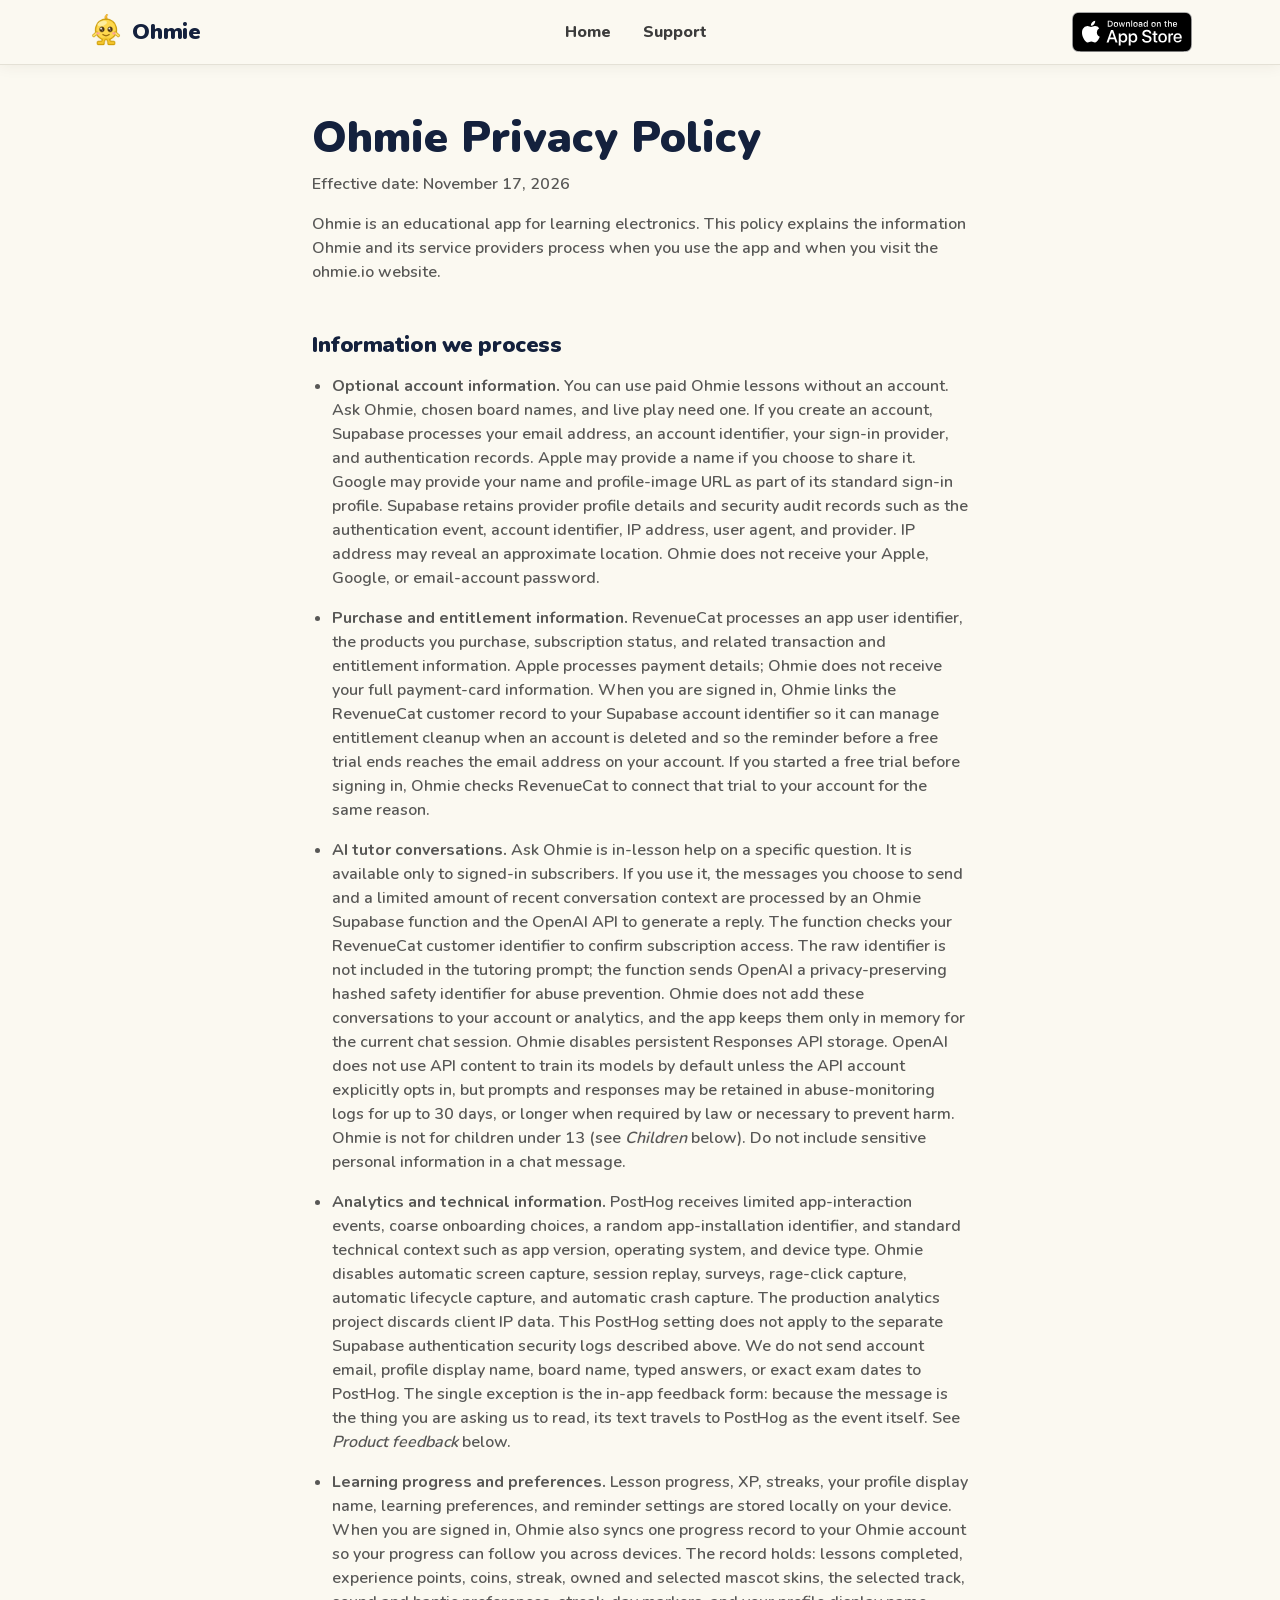
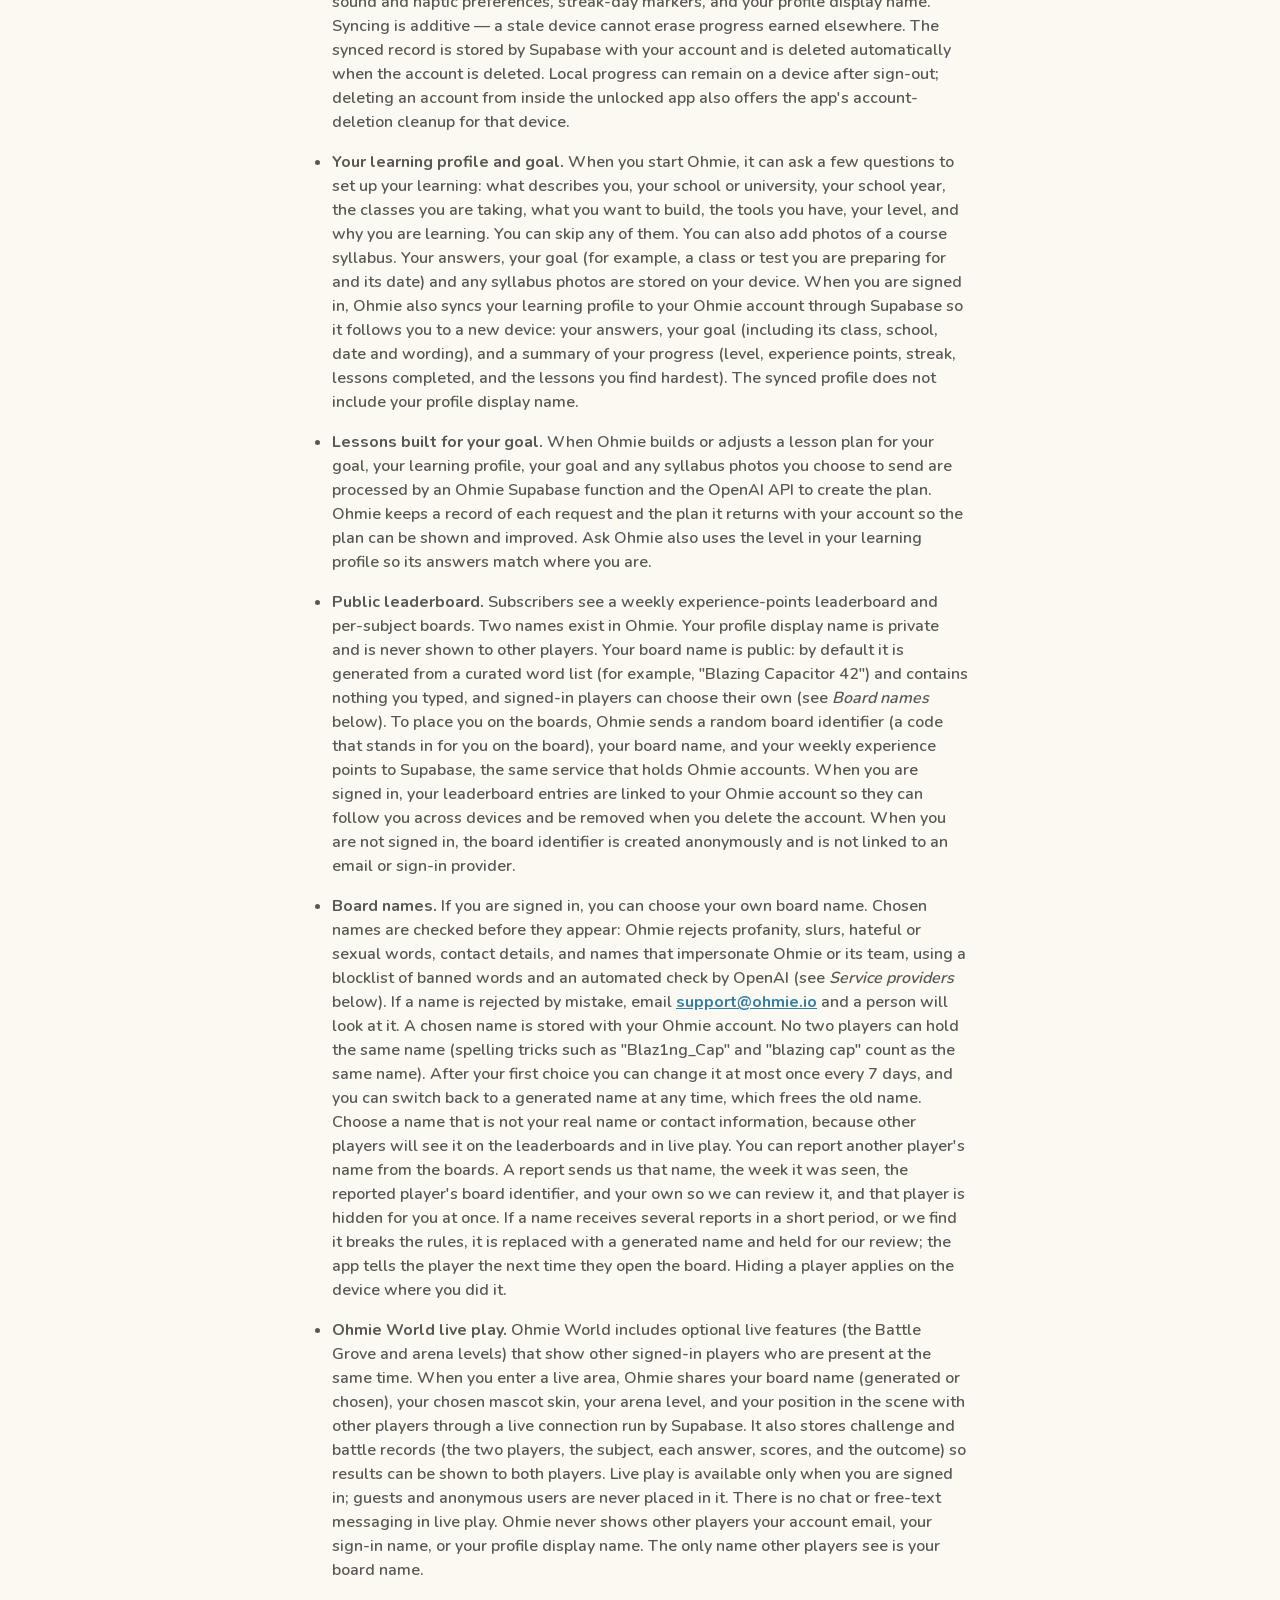
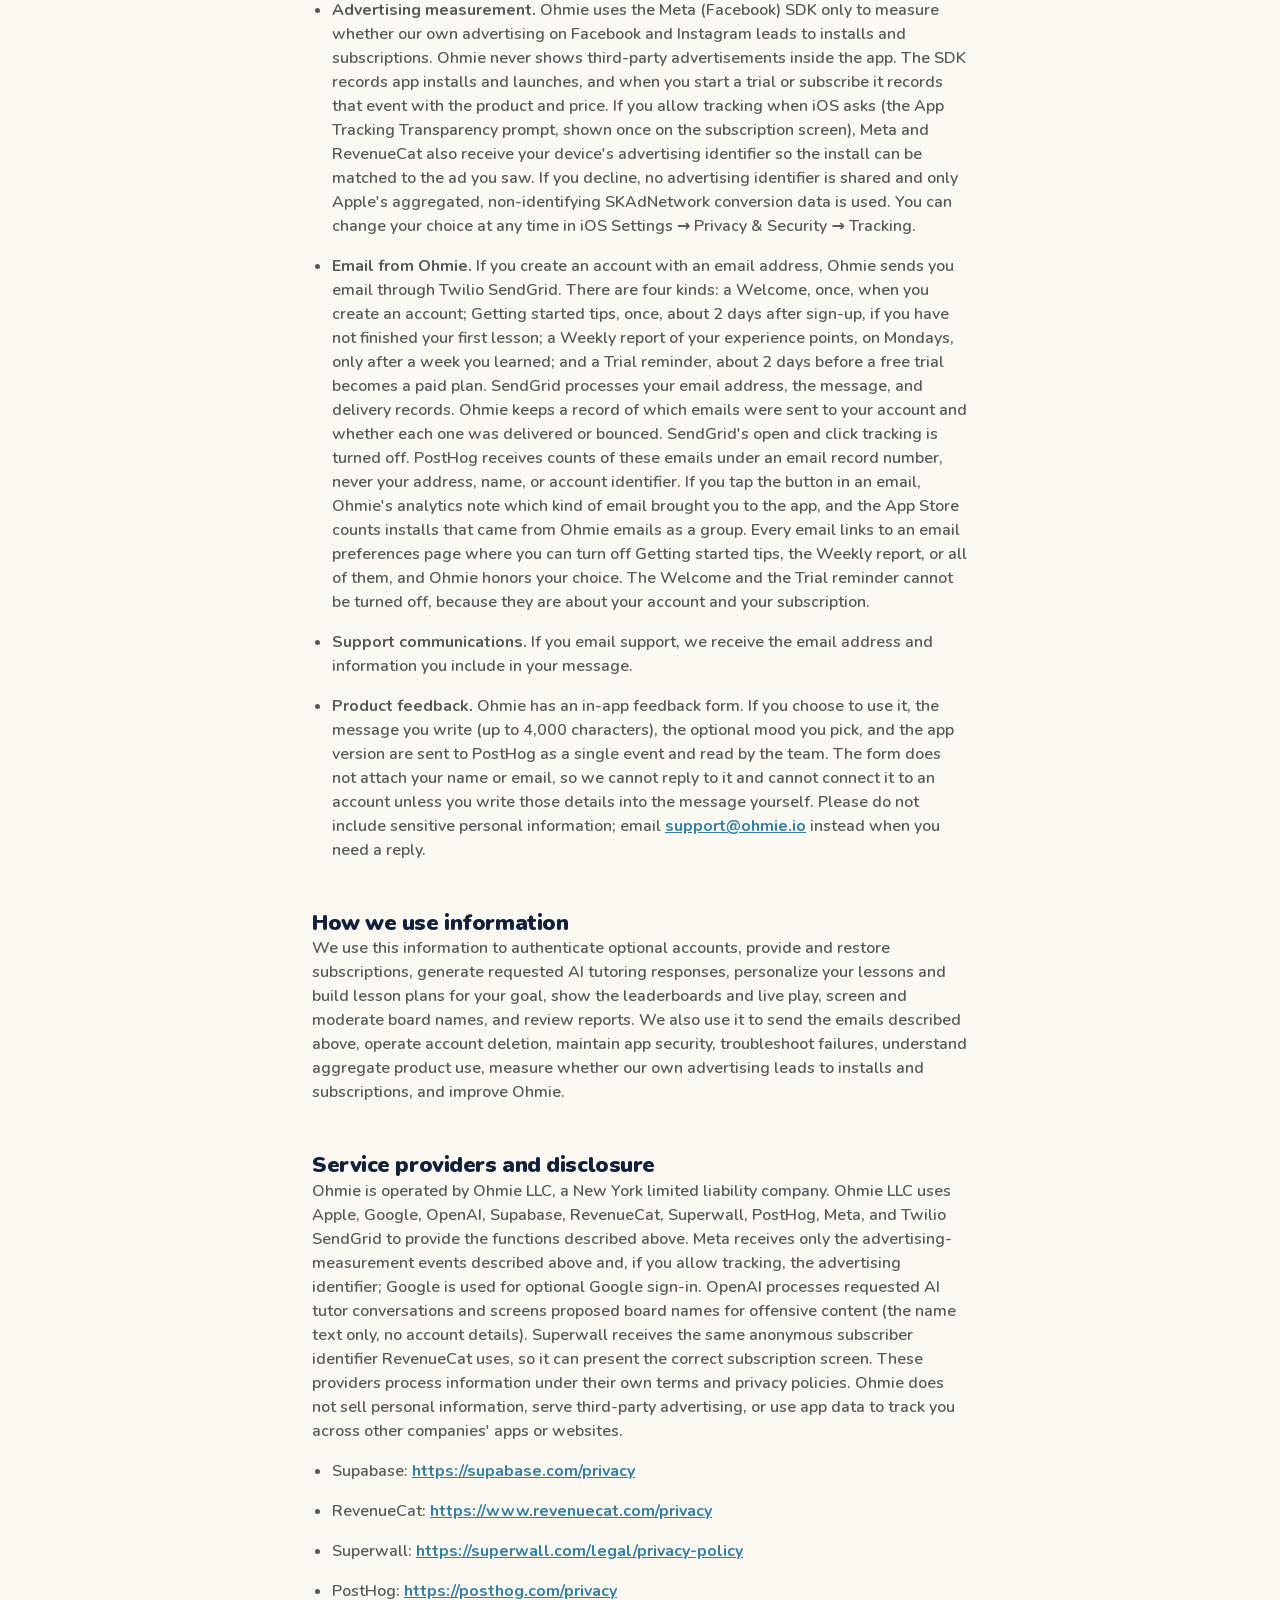
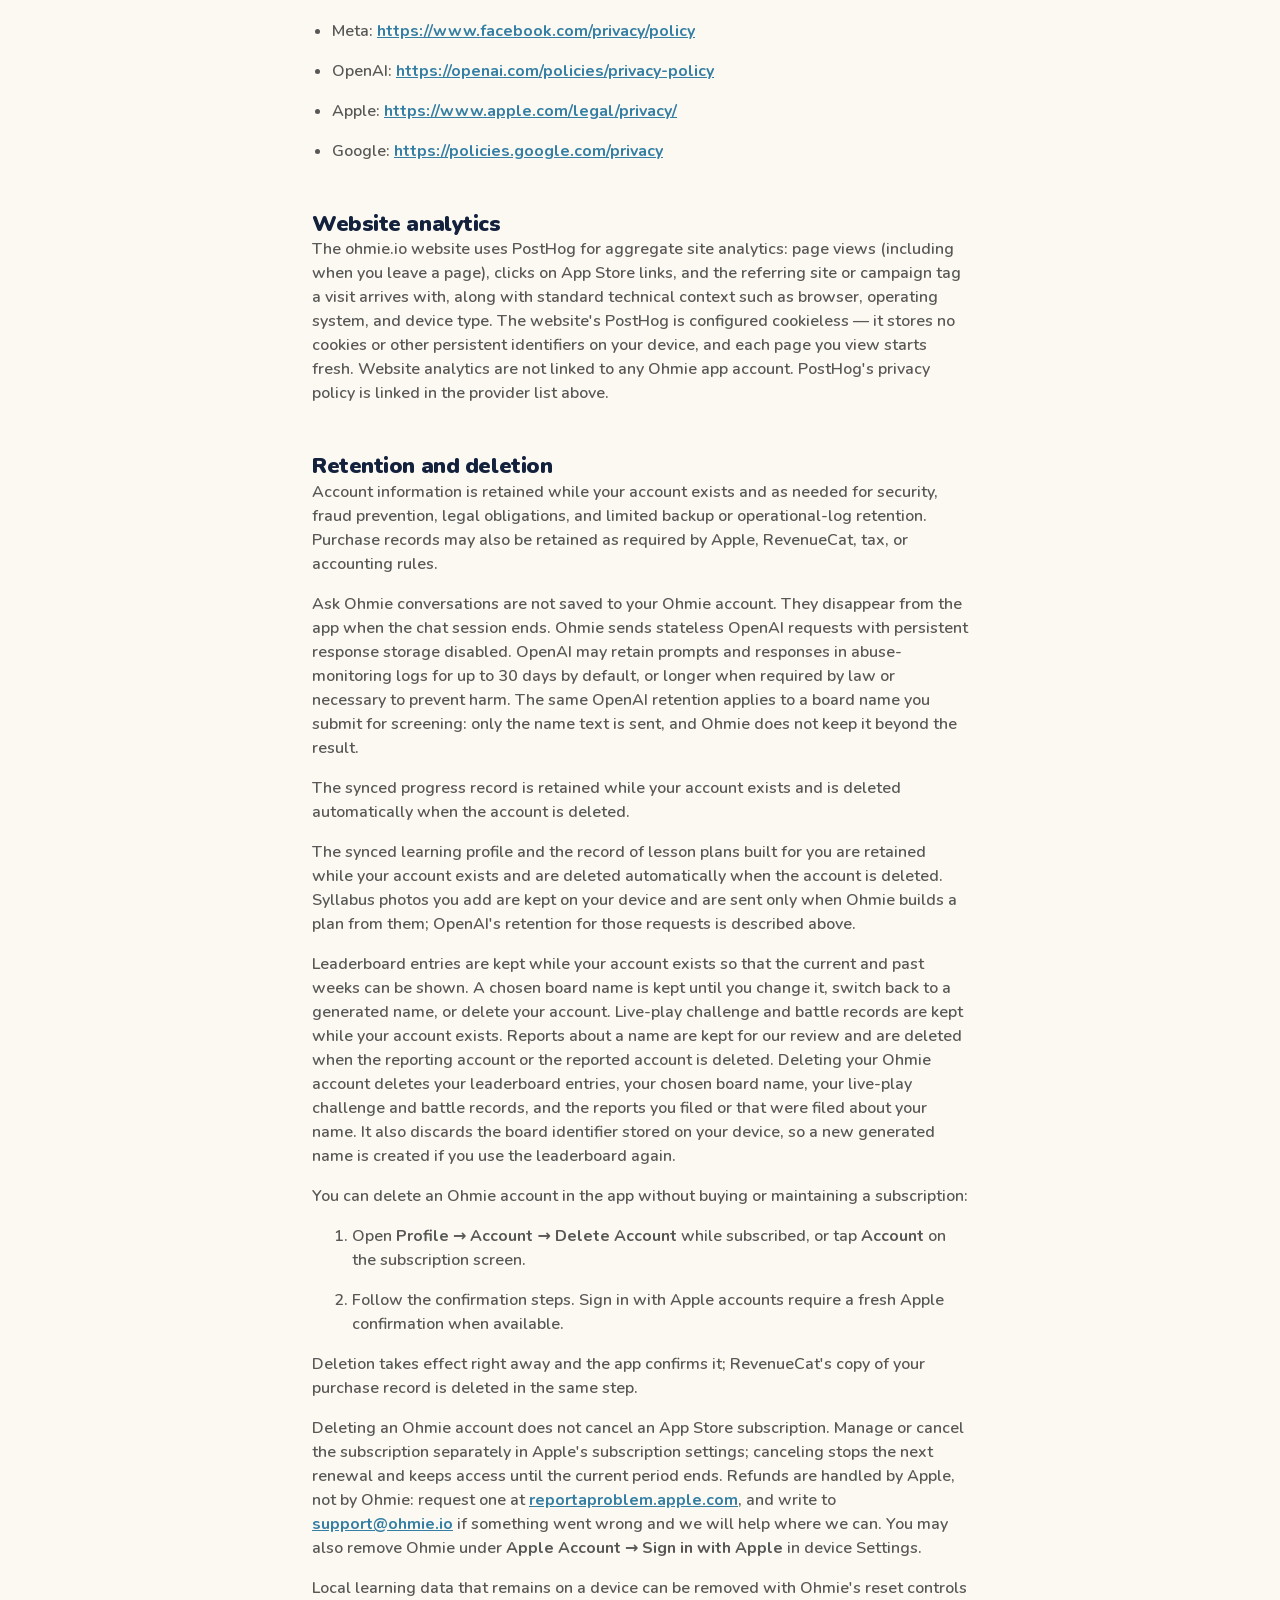
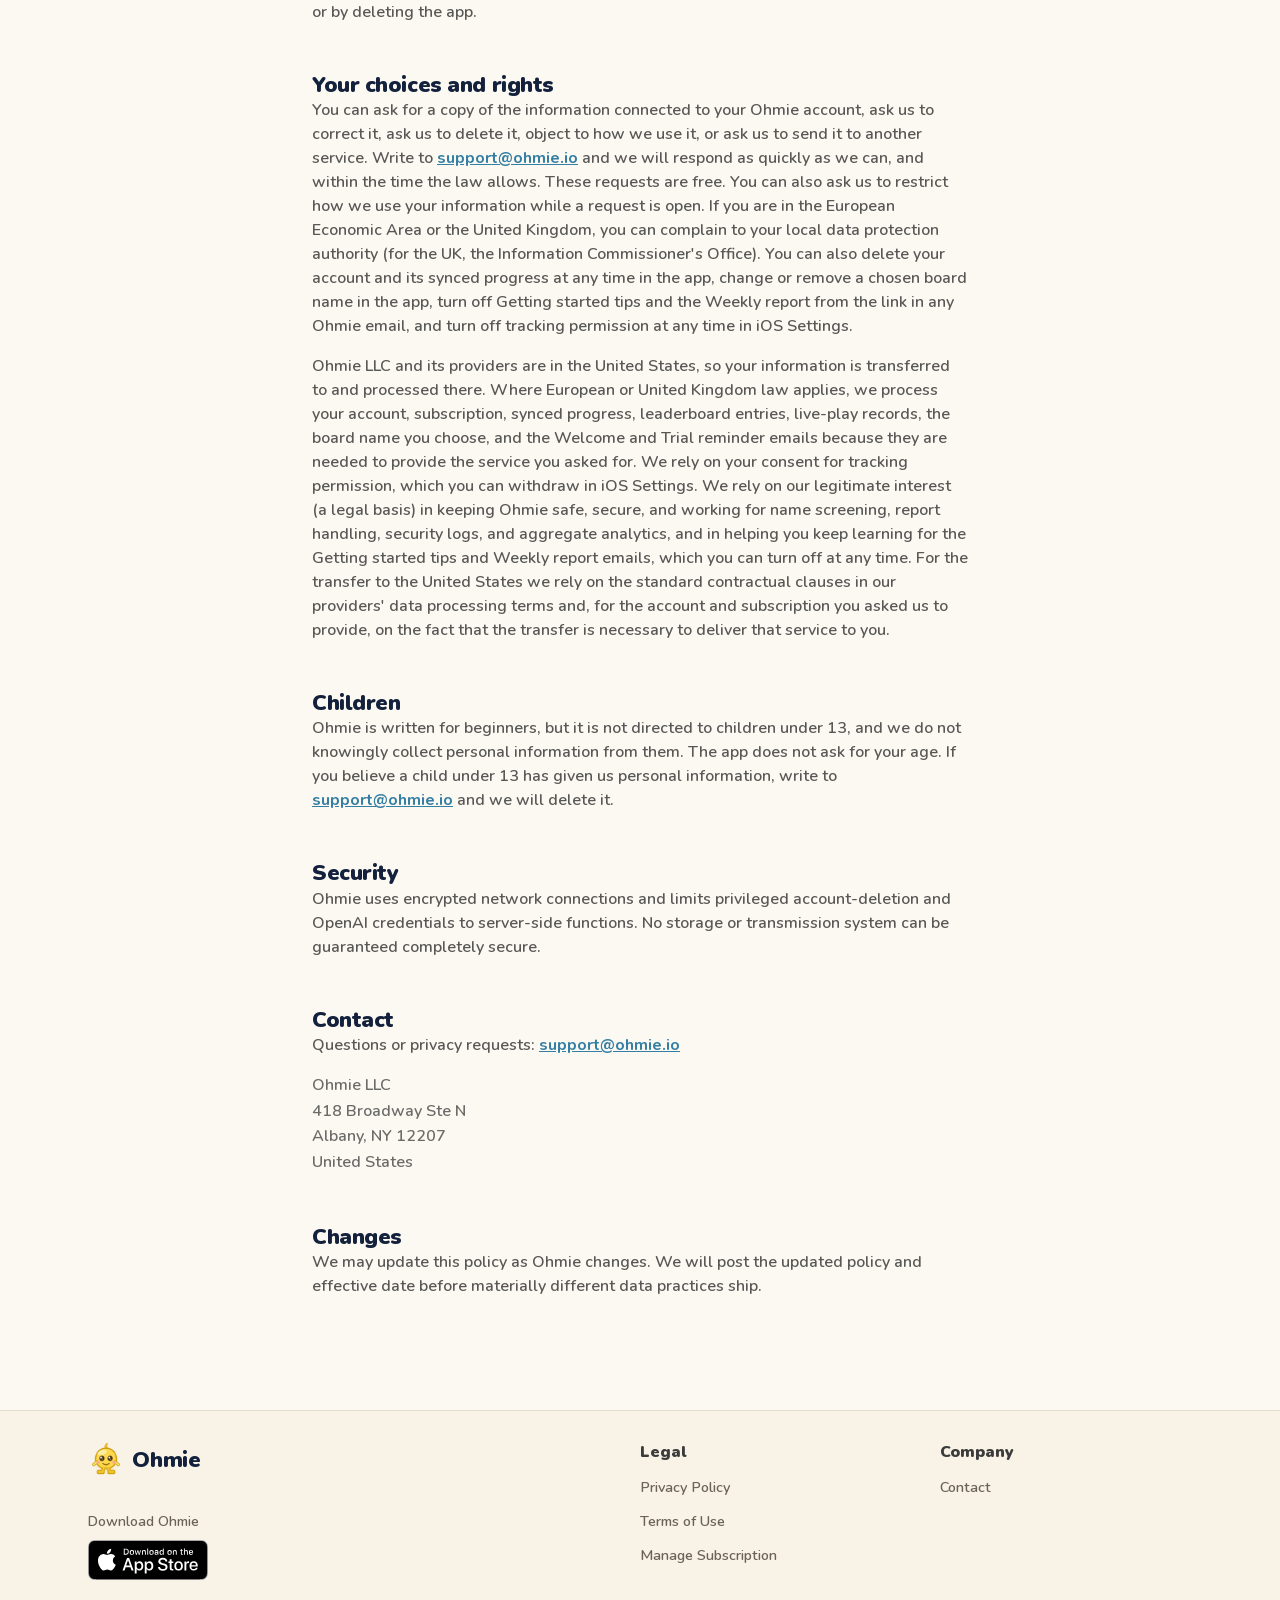
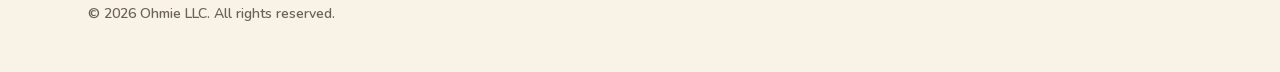
==== commit a0adabbe: "ohmie.io/privacy: the four emails, email preferences, and the trial link to RevenueCat (Ohmie 2.0.3)" ====
--- a/privacy.html
+++ b/privacy.html
@@ -29,7 +29,7 @@
   <link rel="icon" type="image/png" href="assets/favicon.png?v=20261002">
   <link rel="apple-touch-icon" href="assets/apple-touch-icon.png?v=20261002">
   <link rel="preload" as="font" type="font/woff2" href="assets/fonts/nunito-latin-var.woff2" crossorigin>
-  <link rel="stylesheet" href="styles.css?v=20261116a">
+  <link rel="stylesheet" href="styles.css?v=20261019a">
 
   <!-- PostHog analytics — cookieless: memory-only persistence (no cookies or
        localStorage), no autocapture, no session recording. Pageviews, pageleaves,
@@ -69,14 +69,14 @@
 
   <main class="legal-page">
     <h1>Ohmie Privacy Policy</h1>
-    <p class="legal-updated">Effective date: November 9, 2026</p>
+    <p class="legal-updated">Effective date: November 17, 2026</p>
 
     <p>Ohmie is an educational app for learning electronics. This policy explains the information Ohmie and its service providers process when you use the app and when you visit the ohmie.io website.</p>
 
     <h2>Information we process</h2>
     <ul>
       <li><strong>Optional account information.</strong> You can use paid Ohmie lessons without an account. Ask Ohmie, chosen board names, and live play need one. If you create an account, Supabase processes your email address, an account identifier, your sign-in provider, and authentication records. Apple may provide a name if you choose to share it. Google may provide your name and profile-image URL as part of its standard sign-in profile. Supabase retains provider profile details and security audit records such as the authentication event, account identifier, IP address, user agent, and provider. IP address may reveal an approximate location. Ohmie does not receive your Apple, Google, or email-account password.</li>
-      <li><strong>Purchase and entitlement information.</strong> RevenueCat processes an app user identifier, the products you purchase, subscription status, and related transaction and entitlement information. Apple processes payment details; Ohmie does not receive your full payment-card information. When you are signed in, Ohmie links the RevenueCat customer record to your Supabase account identifier so it can manage entitlement cleanup when an account is deleted.</li>
+      <li><strong>Purchase and entitlement information.</strong> RevenueCat processes an app user identifier, the products you purchase, subscription status, and related transaction and entitlement information. Apple processes payment details; Ohmie does not receive your full payment-card information. When you are signed in, Ohmie links the RevenueCat customer record to your Supabase account identifier so it can manage entitlement cleanup when an account is deleted and so the reminder before a free trial ends reaches the email address on your account. If you started a free trial before signing in, Ohmie checks RevenueCat to connect that trial to your account for the same reason.</li>
       <li><strong>AI tutor conversations.</strong> Ask Ohmie is in-lesson help on a specific question. It is available only to signed-in subscribers. If you use it, the messages you choose to send and a limited amount of recent conversation context are processed by an Ohmie Supabase function and the OpenAI API to generate a reply. The function checks your RevenueCat customer identifier to confirm subscription access. The raw identifier is not included in the tutoring prompt; the function sends OpenAI a privacy-preserving hashed safety identifier for abuse prevention. Ohmie does not add these conversations to your account or analytics, and the app keeps them only in memory for the current chat session. Ohmie disables persistent Responses API storage. OpenAI does not use API content to train its models by default unless the API account explicitly opts in, but prompts and responses may be retained in abuse-monitoring logs for up to 30 days, or longer when required by law or necessary to prevent harm. Ohmie is not for children under 13 (see <em>Children</em> below). Do not include sensitive personal information in a chat message.</li>
       <li><strong>Analytics and technical information.</strong> PostHog receives limited app-interaction events, coarse onboarding choices, a random app-installation identifier, and standard technical context such as app version, operating system, and device type. Ohmie disables automatic screen capture, session replay, surveys, rage-click capture, automatic lifecycle capture, and automatic crash capture. The production analytics project discards client IP data. This PostHog setting does not apply to the separate Supabase authentication security logs described above. We do not send account email, profile display name, board name, typed answers, or exact exam dates to PostHog. The single exception is the in-app feedback form: because the message is the thing you are asking us to read, its text travels to PostHog as the event itself. See <em>Product feedback</em> below.</li>
       <li><strong>Learning progress and preferences.</strong> Lesson progress, XP, streaks, your profile display name, learning preferences, and reminder settings are stored locally on your device. When you are signed in, Ohmie also syncs one progress record to your Ohmie account so your progress can follow you across devices. The record holds: lessons completed, experience points, coins, streak, owned and selected mascot skins, the selected track, sound and haptic preferences, streak-day markers, and your profile display name. Syncing is additive &mdash; a stale device cannot erase progress earned elsewhere. The synced record is stored by Supabase with your account and is deleted automatically when the account is deleted. Local progress can remain on a device after sign-out; deleting an account from inside the unlocked app also offers the app's account-deletion cleanup for that device.</li>
@@ -86,7 +86,7 @@
       <li><strong>Board names.</strong> If you are signed in, you can choose your own board name. Chosen names are checked before they appear: Ohmie rejects profanity, slurs, hateful or sexual words, contact details, and names that impersonate Ohmie or its team, using a blocklist of banned words and an automated check by OpenAI (see <em>Service providers</em> below). If a name is rejected by mistake, email <a href="mailto:support@ohmie.io">support@ohmie.io</a> and a person will look at it. A chosen name is stored with your Ohmie account. No two players can hold the same name (spelling tricks such as "Blaz1ng_Cap" and "blazing cap" count as the same name). After your first choice you can change it at most once every 7 days, and you can switch back to a generated name at any time, which frees the old name. Choose a name that is not your real name or contact information, because other players will see it on the leaderboards and in live play. You can report another player's name from the boards. A report sends us that name, the week it was seen, the reported player's board identifier, and your own so we can review it, and that player is hidden for you at once. If a name receives several reports in a short period, or we find it breaks the rules, it is replaced with a generated name and held for our review; the app tells the player the next time they open the board. Hiding a player applies on the device where you did it.</li>
       <li><strong>Ohmie World live play.</strong> Ohmie World includes optional live features (the Battle Grove and arena levels) that show other signed-in players who are present at the same time. When you enter a live area, Ohmie shares your board name (generated or chosen), your chosen mascot skin, your arena level, and your position in the scene with other players through a live connection run by Supabase. It also stores challenge and battle records (the two players, the subject, each answer, scores, and the outcome) so results can be shown to both players. Live play is available only when you are signed in; guests and anonymous users are never placed in it. There is no chat or free-text messaging in live play. Ohmie never shows other players your account email, your sign-in name, or your profile display name. The only name other players see is your board name.</li>
       <li><strong>Advertising measurement.</strong> Ohmie uses the Meta (Facebook) SDK only to measure whether our own advertising on Facebook and Instagram leads to installs and subscriptions. Ohmie never shows third-party advertisements inside the app. The SDK records app installs and launches, and when you start a trial or subscribe it records that event with the product and price. If you allow tracking when iOS asks (the App Tracking Transparency prompt, shown once on the subscription screen), Meta and RevenueCat also receive your device's advertising identifier so the install can be matched to the ad you saw. If you decline, no advertising identifier is shared and only Apple's aggregated, non-identifying SKAdNetwork conversion data is used. You can change your choice at any time in iOS Settings &rarr; Privacy &amp; Security &rarr; Tracking.</li>
-      <li><strong>Email from Ohmie.</strong> If you create an account with an email address, Ohmie may send you email through Twilio SendGrid: messages about your account and subscription (for example, a reminder before a free trial ends), and occasional messages about your progress and what is new in Ohmie. SendGrid processes your email address, the message, and delivery records. Ohmie keeps a record of which emails were sent to your account. Every message that is not about your account or subscription has an unsubscribe link, and Ohmie honors it.</li>
+      <li><strong>Email from Ohmie.</strong> If you create an account with an email address, Ohmie sends you email through Twilio SendGrid. There are four kinds: a Welcome, once, when you create an account; Getting started tips, once, about 2 days after sign-up, if you have not finished your first lesson; a Weekly report of your experience points, on Mondays, only after a week you learned; and a Trial reminder, about 2 days before a free trial becomes a paid plan. SendGrid processes your email address, the message, and delivery records. Ohmie keeps a record of which emails were sent to your account and whether each one was delivered or bounced. SendGrid's open and click tracking is turned off. PostHog receives counts of these emails under an email record number, never your address, name, or account identifier. If you tap the button in an email, Ohmie's analytics note which kind of email brought you to the app, and the App Store counts installs that came from Ohmie emails as a group. Every email links to an email preferences page where you can turn off Getting started tips, the Weekly report, or all of them, and Ohmie honors your choice. The Welcome and the Trial reminder cannot be turned off, because they are about your account and your subscription.</li>
       <li><strong>Support communications.</strong> If you email support, we receive the email address and information you include in your message.</li>
       <li><strong>Product feedback.</strong> Ohmie has an in-app feedback form. If you choose to use it, the message you write (up to 4,000 characters), the optional mood you pick, and the app version are sent to PostHog as a single event and read by the team. The form does not attach your name or email, so we cannot reply to it and cannot connect it to an account unless you write those details into the message yourself. Please do not include sensitive personal information; email <a href="mailto:support@ohmie.io">support@ohmie.io</a> instead when you need a reply.</li>
     </ul>
@@ -127,8 +127,8 @@
     <p>Local learning data that remains on a device can be removed with Ohmie's reset controls or by deleting the app.</p>
 
     <h2>Your choices and rights</h2>
-    <p>You can ask for a copy of the information connected to your Ohmie account, ask us to correct it, ask us to delete it, object to how we use it, or ask us to send it to another service. Write to <a href="mailto:support@ohmie.io">support@ohmie.io</a> and we will respond as quickly as we can, and within the time the law allows. These requests are free. You can also ask us to restrict how we use your information while a request is open. If you are in the European Economic Area or the United Kingdom, you can complain to your local data protection authority (for the UK, the Information Commissioner's Office). You can also delete your account and its synced progress at any time in the app, change or remove a chosen board name in the app, and turn off tracking permission at any time in iOS Settings.</p>
-    <p>Ohmie LLC and its providers are in the United States, so your information is transferred to and processed there. Where European or United Kingdom law applies, we process your account, subscription, synced progress, leaderboard entries, live-play records, and the board name you choose because they are needed to provide the service you asked for. We rely on your consent for tracking permission, which you can withdraw in iOS Settings. We rely on our legitimate interest (a legal basis) in keeping Ohmie safe, secure, and working for name screening, report handling, security logs, and aggregate analytics. For the transfer to the United States we rely on the standard contractual clauses in our providers' data processing terms and, for the account and subscription you asked us to provide, on the fact that the transfer is necessary to deliver that service to you.</p>
+    <p>You can ask for a copy of the information connected to your Ohmie account, ask us to correct it, ask us to delete it, object to how we use it, or ask us to send it to another service. Write to <a href="mailto:support@ohmie.io">support@ohmie.io</a> and we will respond as quickly as we can, and within the time the law allows. These requests are free. You can also ask us to restrict how we use your information while a request is open. If you are in the European Economic Area or the United Kingdom, you can complain to your local data protection authority (for the UK, the Information Commissioner's Office). You can also delete your account and its synced progress at any time in the app, change or remove a chosen board name in the app, turn off Getting started tips and the Weekly report from the link in any Ohmie email, and turn off tracking permission at any time in iOS Settings.</p>
+    <p>Ohmie LLC and its providers are in the United States, so your information is transferred to and processed there. Where European or United Kingdom law applies, we process your account, subscription, synced progress, leaderboard entries, live-play records, the board name you choose, and the Welcome and Trial reminder emails because they are needed to provide the service you asked for. We rely on your consent for tracking permission, which you can withdraw in iOS Settings. We rely on our legitimate interest (a legal basis) in keeping Ohmie safe, secure, and working for name screening, report handling, security logs, and aggregate analytics, and in helping you keep learning for the Getting started tips and Weekly report emails, which you can turn off at any time. For the transfer to the United States we rely on the standard contractual clauses in our providers' data processing terms and, for the account and subscription you asked us to provide, on the fact that the transfer is necessary to deliver that service to you.</p>
 
     <h2>Children</h2>
     <p>Ohmie is written for beginners, but it is not directed to children under 13, and we do not knowingly collect personal information from them. The app does not ask for your age. If you believe a child under 13 has given us personal information, write to <a href="mailto:support@ohmie.io">support@ohmie.io</a> and we will delete it.</p>
@@ -164,7 +164,6 @@
       <div class="footer-col">
         <h3>Legal</h3>
         <a href="privacy.html">Privacy Policy</a>
-        <a href="emails.html">Emails we send</a>
         <a href="https://www.apple.com/legal/internet-services/itunes/dev/stdeula/">Terms of Use</a>
         <a href="https://apps.apple.com/account/subscriptions" data-placement="footer_manage_subscription">Manage Subscription</a>
       </div>
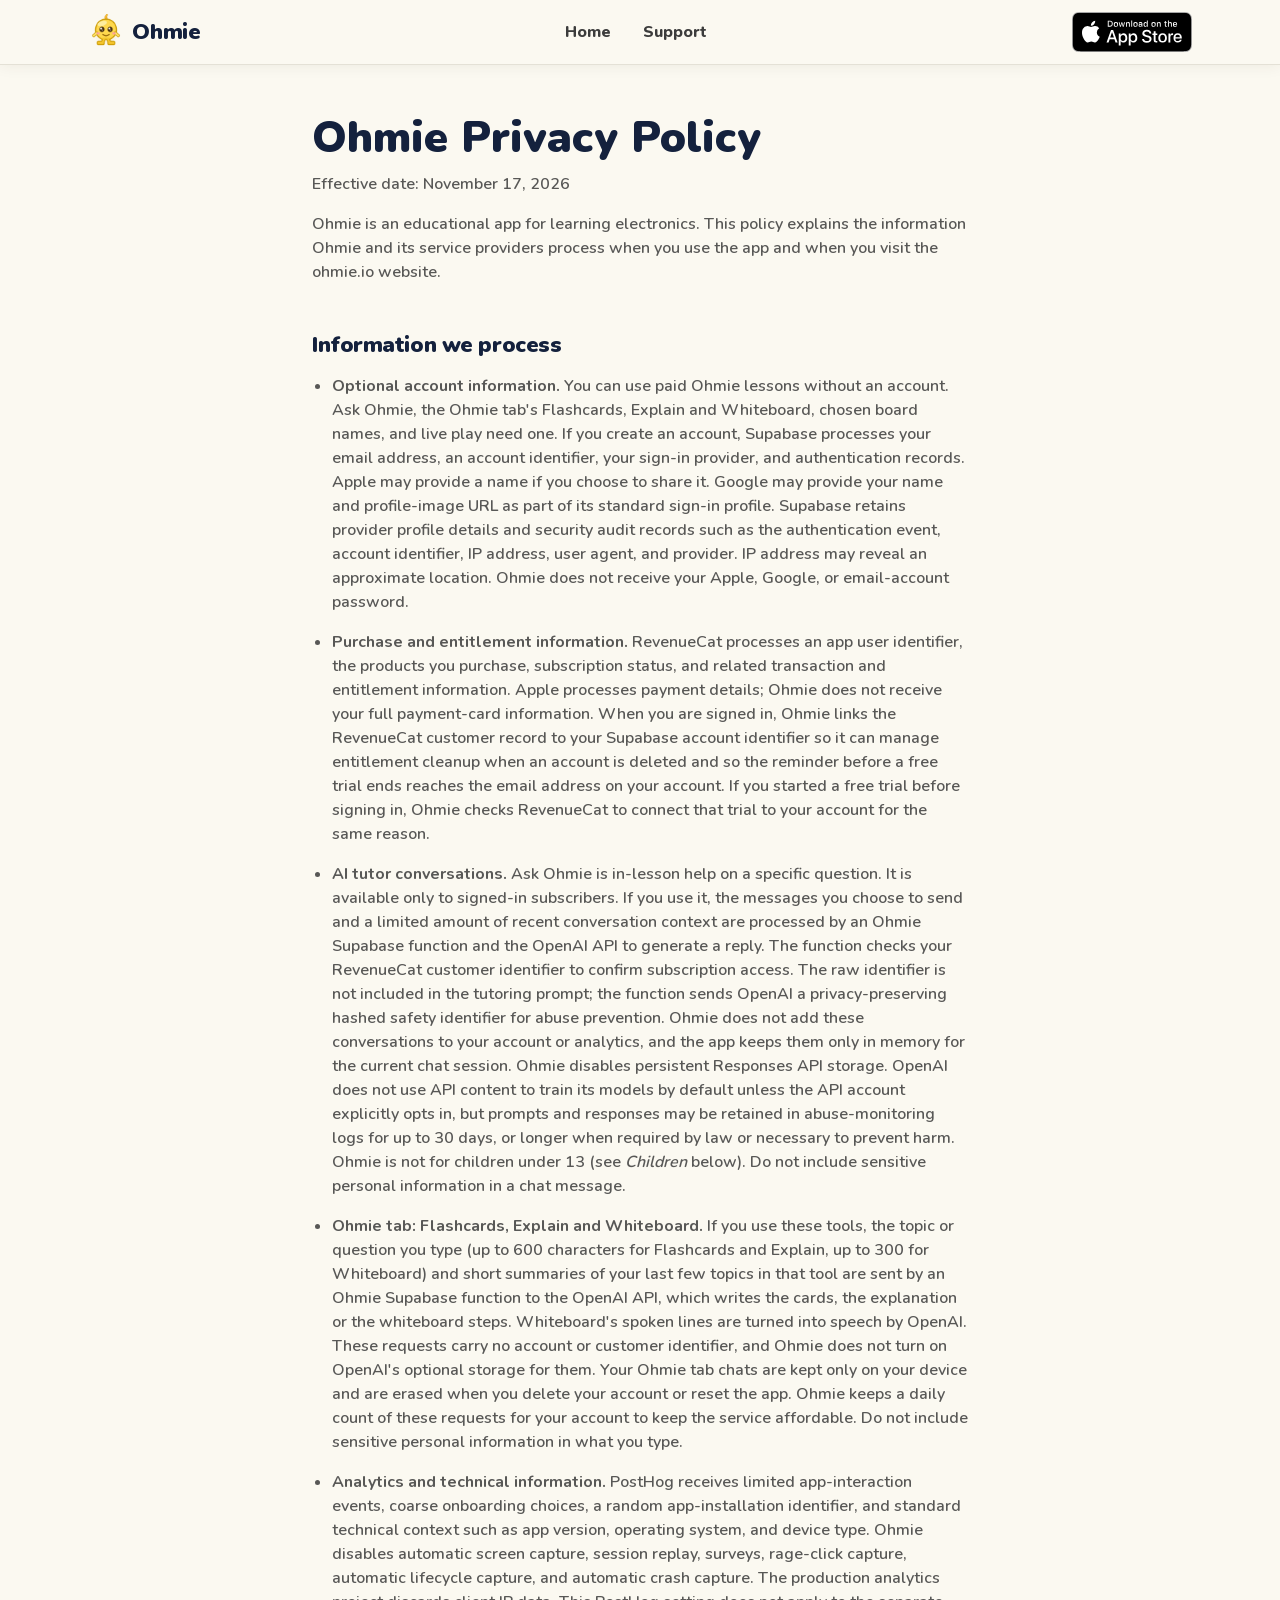
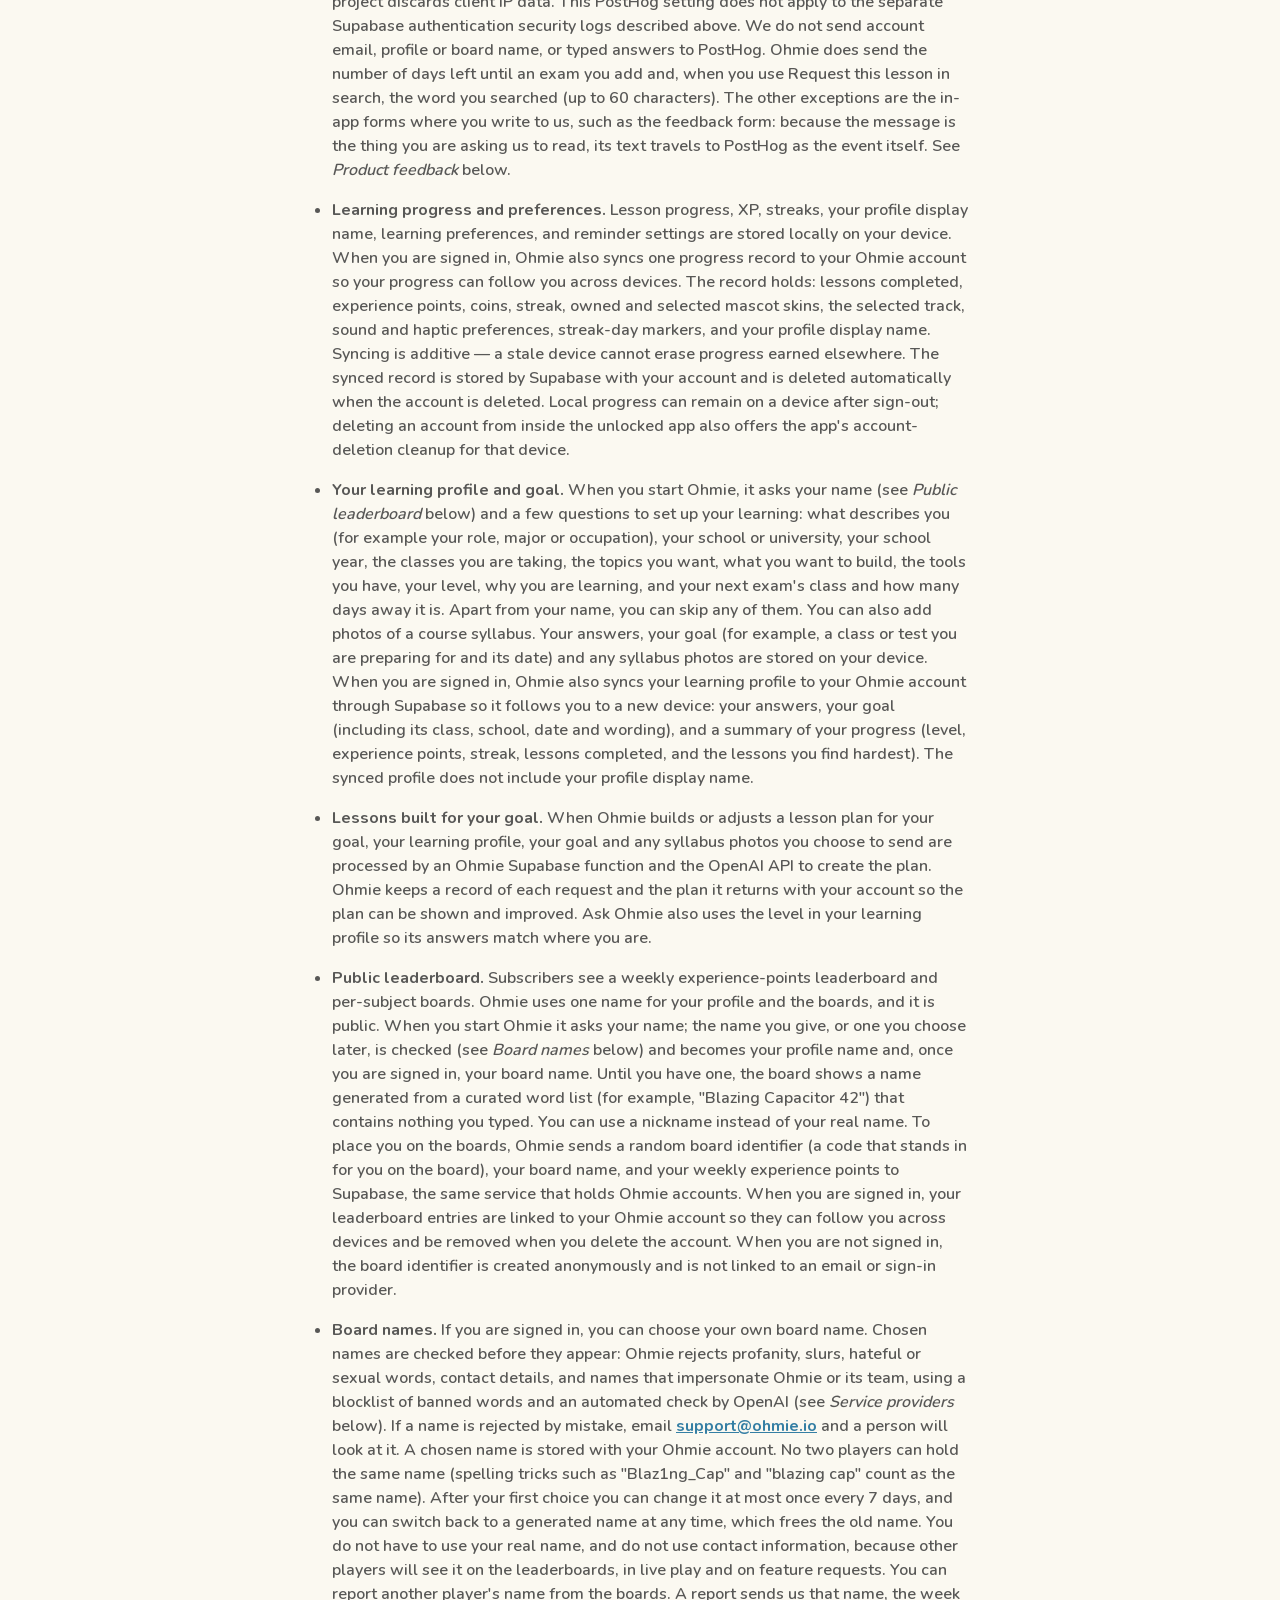
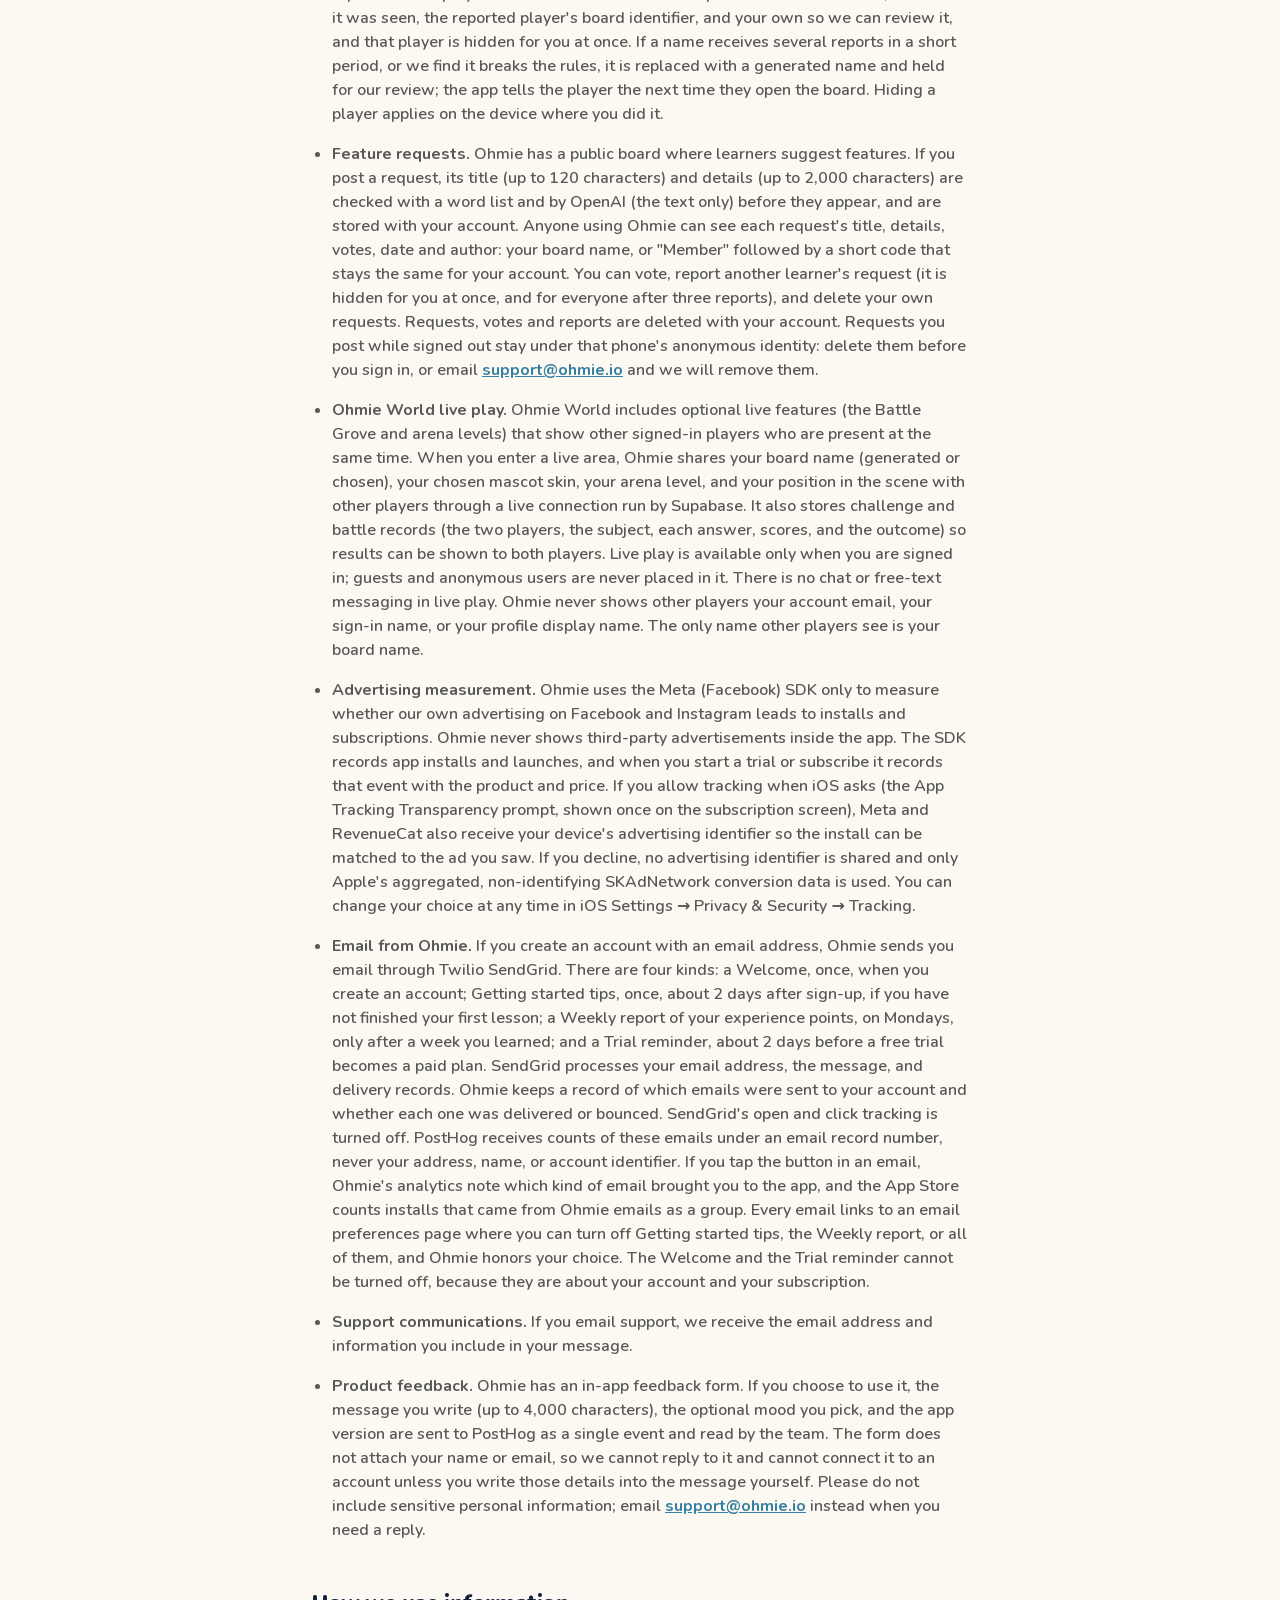
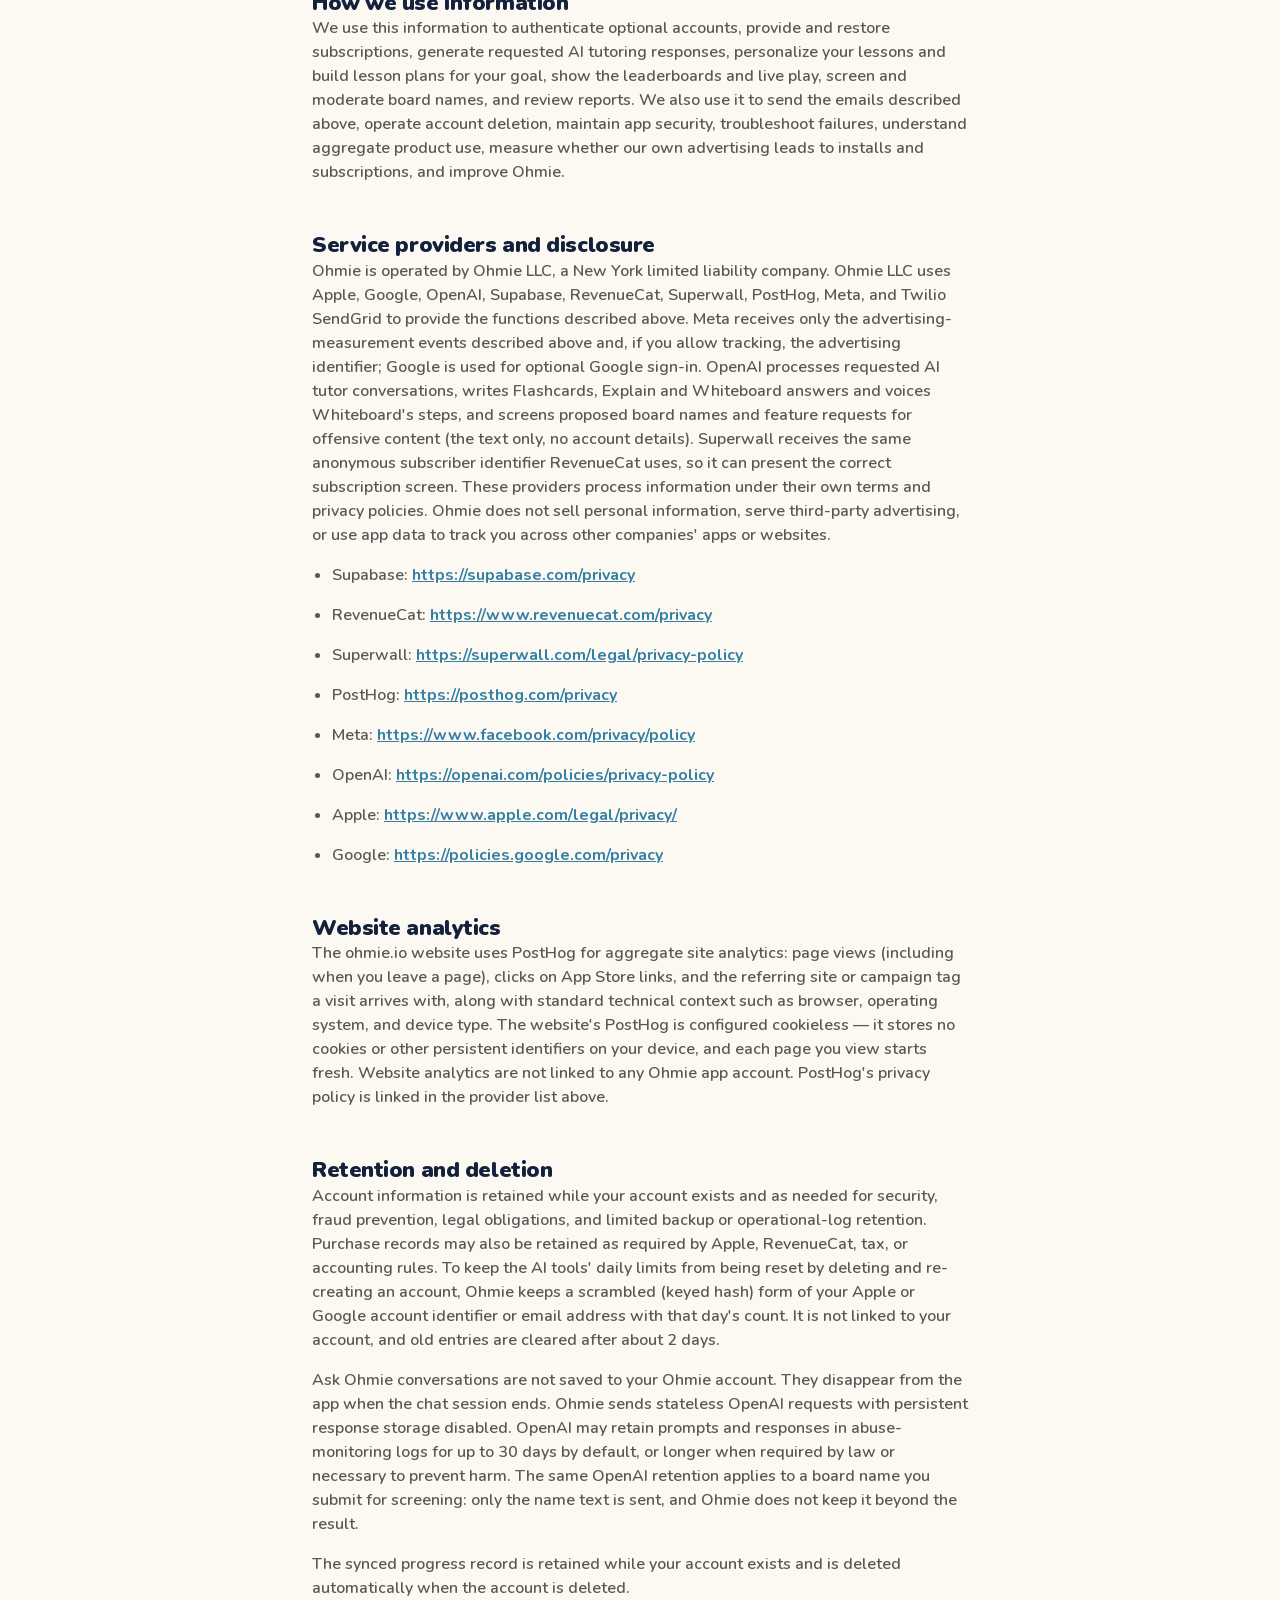
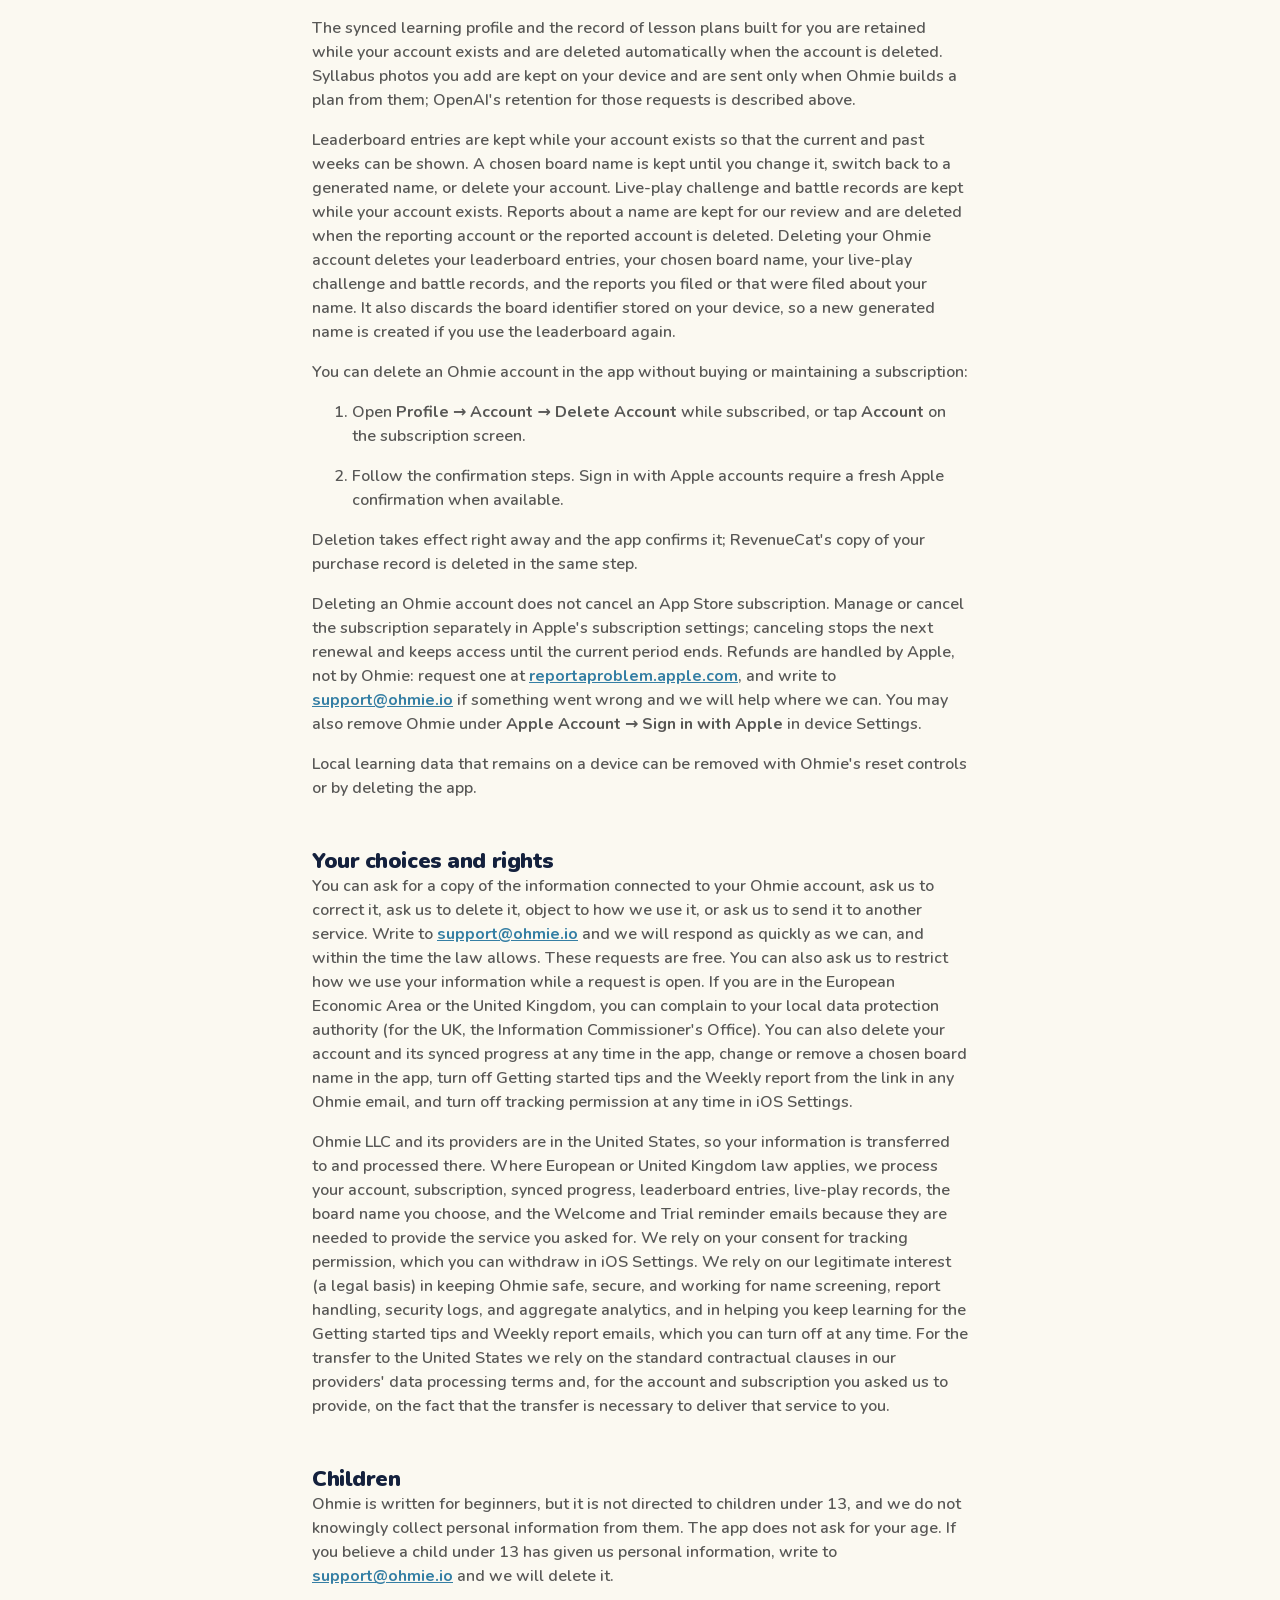
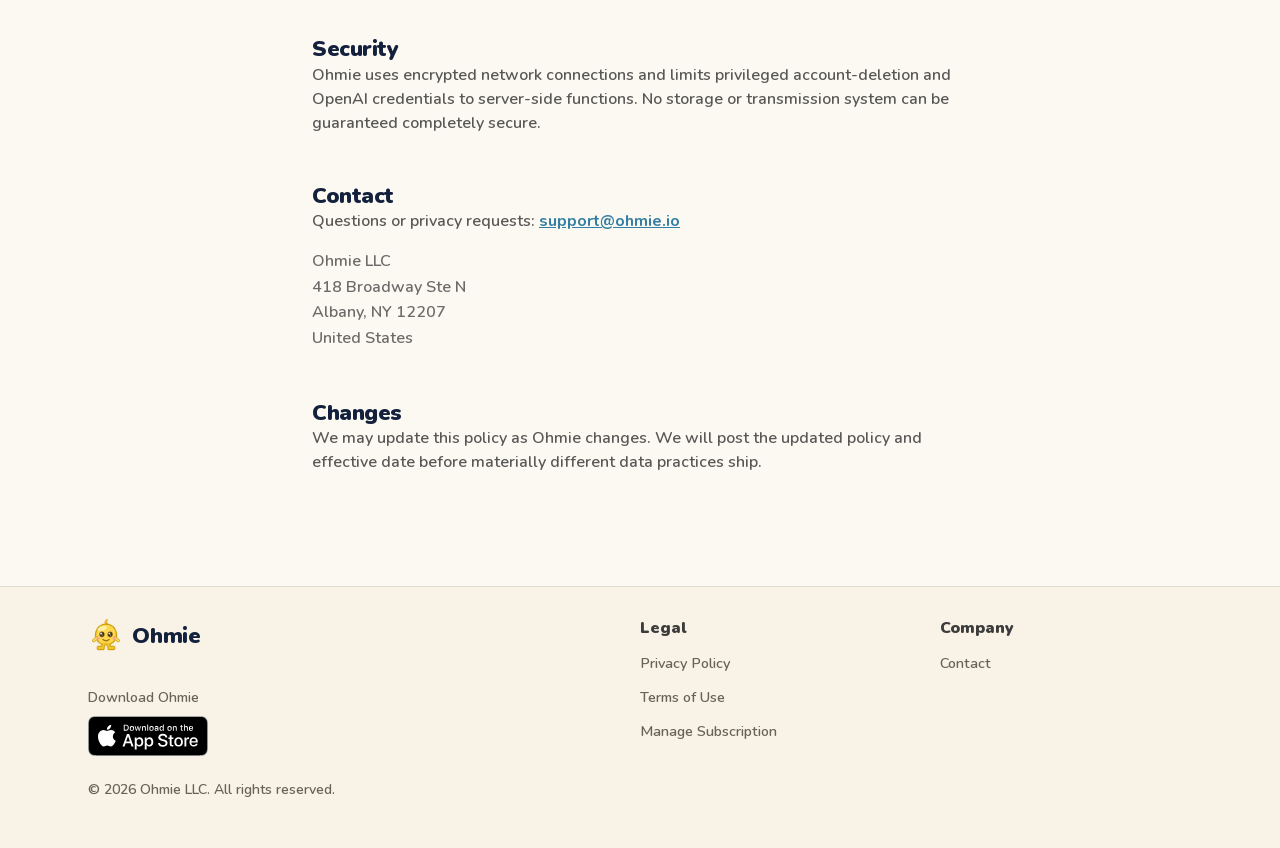
==== commit fda87bd7: "ohmie.io/privacy: the Ohmie tab tools, one public name, feature requests, and analytics corrections " ====
--- a/privacy.html
+++ b/privacy.html
@@ -75,15 +75,17 @@
 
     <h2>Information we process</h2>
     <ul>
-      <li><strong>Optional account information.</strong> You can use paid Ohmie lessons without an account. Ask Ohmie, chosen board names, and live play need one. If you create an account, Supabase processes your email address, an account identifier, your sign-in provider, and authentication records. Apple may provide a name if you choose to share it. Google may provide your name and profile-image URL as part of its standard sign-in profile. Supabase retains provider profile details and security audit records such as the authentication event, account identifier, IP address, user agent, and provider. IP address may reveal an approximate location. Ohmie does not receive your Apple, Google, or email-account password.</li>
+      <li><strong>Optional account information.</strong> You can use paid Ohmie lessons without an account. Ask Ohmie, the Ohmie tab's Flashcards, Explain and Whiteboard, chosen board names, and live play need one. If you create an account, Supabase processes your email address, an account identifier, your sign-in provider, and authentication records. Apple may provide a name if you choose to share it. Google may provide your name and profile-image URL as part of its standard sign-in profile. Supabase retains provider profile details and security audit records such as the authentication event, account identifier, IP address, user agent, and provider. IP address may reveal an approximate location. Ohmie does not receive your Apple, Google, or email-account password.</li>
       <li><strong>Purchase and entitlement information.</strong> RevenueCat processes an app user identifier, the products you purchase, subscription status, and related transaction and entitlement information. Apple processes payment details; Ohmie does not receive your full payment-card information. When you are signed in, Ohmie links the RevenueCat customer record to your Supabase account identifier so it can manage entitlement cleanup when an account is deleted and so the reminder before a free trial ends reaches the email address on your account. If you started a free trial before signing in, Ohmie checks RevenueCat to connect that trial to your account for the same reason.</li>
       <li><strong>AI tutor conversations.</strong> Ask Ohmie is in-lesson help on a specific question. It is available only to signed-in subscribers. If you use it, the messages you choose to send and a limited amount of recent conversation context are processed by an Ohmie Supabase function and the OpenAI API to generate a reply. The function checks your RevenueCat customer identifier to confirm subscription access. The raw identifier is not included in the tutoring prompt; the function sends OpenAI a privacy-preserving hashed safety identifier for abuse prevention. Ohmie does not add these conversations to your account or analytics, and the app keeps them only in memory for the current chat session. Ohmie disables persistent Responses API storage. OpenAI does not use API content to train its models by default unless the API account explicitly opts in, but prompts and responses may be retained in abuse-monitoring logs for up to 30 days, or longer when required by law or necessary to prevent harm. Ohmie is not for children under 13 (see <em>Children</em> below). Do not include sensitive personal information in a chat message.</li>
-      <li><strong>Analytics and technical information.</strong> PostHog receives limited app-interaction events, coarse onboarding choices, a random app-installation identifier, and standard technical context such as app version, operating system, and device type. Ohmie disables automatic screen capture, session replay, surveys, rage-click capture, automatic lifecycle capture, and automatic crash capture. The production analytics project discards client IP data. This PostHog setting does not apply to the separate Supabase authentication security logs described above. We do not send account email, profile display name, board name, typed answers, or exact exam dates to PostHog. The single exception is the in-app feedback form: because the message is the thing you are asking us to read, its text travels to PostHog as the event itself. See <em>Product feedback</em> below.</li>
+      <li><strong>Ohmie tab: Flashcards, Explain and Whiteboard.</strong> If you use these tools, the topic or question you type (up to 600 characters for Flashcards and Explain, up to 300 for Whiteboard) and short summaries of your last few topics in that tool are sent by an Ohmie Supabase function to the OpenAI API, which writes the cards, the explanation or the whiteboard steps. Whiteboard's spoken lines are turned into speech by OpenAI. These requests carry no account or customer identifier, and Ohmie does not turn on OpenAI's optional storage for them. Your Ohmie tab chats are kept only on your device and are erased when you delete your account or reset the app. Ohmie keeps a daily count of these requests for your account to keep the service affordable. Do not include sensitive personal information in what you type.</li>
+      <li><strong>Analytics and technical information.</strong> PostHog receives limited app-interaction events, coarse onboarding choices, a random app-installation identifier, and standard technical context such as app version, operating system, and device type. Ohmie disables automatic screen capture, session replay, surveys, rage-click capture, automatic lifecycle capture, and automatic crash capture. The production analytics project discards client IP data. This PostHog setting does not apply to the separate Supabase authentication security logs described above. We do not send account email, profile or board name, or typed answers to PostHog. Ohmie does send the number of days left until an exam you add and, when you use Request this lesson in search, the word you searched (up to 60 characters). The other exceptions are the in-app forms where you write to us, such as the feedback form: because the message is the thing you are asking us to read, its text travels to PostHog as the event itself. See <em>Product feedback</em> below.</li>
       <li><strong>Learning progress and preferences.</strong> Lesson progress, XP, streaks, your profile display name, learning preferences, and reminder settings are stored locally on your device. When you are signed in, Ohmie also syncs one progress record to your Ohmie account so your progress can follow you across devices. The record holds: lessons completed, experience points, coins, streak, owned and selected mascot skins, the selected track, sound and haptic preferences, streak-day markers, and your profile display name. Syncing is additive &mdash; a stale device cannot erase progress earned elsewhere. The synced record is stored by Supabase with your account and is deleted automatically when the account is deleted. Local progress can remain on a device after sign-out; deleting an account from inside the unlocked app also offers the app's account-deletion cleanup for that device.</li>
-      <li><strong>Your learning profile and goal.</strong> When you start Ohmie, it can ask a few questions to set up your learning: what describes you, your school or university, your school year, the classes you are taking, what you want to build, the tools you have, your level, and why you are learning. You can skip any of them. You can also add photos of a course syllabus. Your answers, your goal (for example, a class or test you are preparing for and its date) and any syllabus photos are stored on your device. When you are signed in, Ohmie also syncs your learning profile to your Ohmie account through Supabase so it follows you to a new device: your answers, your goal (including its class, school, date and wording), and a summary of your progress (level, experience points, streak, lessons completed, and the lessons you find hardest). The synced profile does not include your profile display name.</li>
+      <li><strong>Your learning profile and goal.</strong> When you start Ohmie, it asks your name (see <em>Public leaderboard</em> below) and a few questions to set up your learning: what describes you (for example your role, major or occupation), your school or university, your school year, the classes you are taking, the topics you want, what you want to build, the tools you have, your level, why you are learning, and your next exam's class and how many days away it is. Apart from your name, you can skip any of them. You can also add photos of a course syllabus. Your answers, your goal (for example, a class or test you are preparing for and its date) and any syllabus photos are stored on your device. When you are signed in, Ohmie also syncs your learning profile to your Ohmie account through Supabase so it follows you to a new device: your answers, your goal (including its class, school, date and wording), and a summary of your progress (level, experience points, streak, lessons completed, and the lessons you find hardest). The synced profile does not include your profile display name.</li>
       <li><strong>Lessons built for your goal.</strong> When Ohmie builds or adjusts a lesson plan for your goal, your learning profile, your goal and any syllabus photos you choose to send are processed by an Ohmie Supabase function and the OpenAI API to create the plan. Ohmie keeps a record of each request and the plan it returns with your account so the plan can be shown and improved. Ask Ohmie also uses the level in your learning profile so its answers match where you are.</li>
-      <li><strong>Public leaderboard.</strong> Subscribers see a weekly experience-points leaderboard and per-subject boards. Two names exist in Ohmie. Your profile display name is private and is never shown to other players. Your board name is public: by default it is generated from a curated word list (for example, "Blazing Capacitor 42") and contains nothing you typed, and signed-in players can choose their own (see <em>Board names</em> below). To place you on the boards, Ohmie sends a random board identifier (a code that stands in for you on the board), your board name, and your weekly experience points to Supabase, the same service that holds Ohmie accounts. When you are signed in, your leaderboard entries are linked to your Ohmie account so they can follow you across devices and be removed when you delete the account. When you are not signed in, the board identifier is created anonymously and is not linked to an email or sign-in provider.</li>
-      <li><strong>Board names.</strong> If you are signed in, you can choose your own board name. Chosen names are checked before they appear: Ohmie rejects profanity, slurs, hateful or sexual words, contact details, and names that impersonate Ohmie or its team, using a blocklist of banned words and an automated check by OpenAI (see <em>Service providers</em> below). If a name is rejected by mistake, email <a href="mailto:support@ohmie.io">support@ohmie.io</a> and a person will look at it. A chosen name is stored with your Ohmie account. No two players can hold the same name (spelling tricks such as "Blaz1ng_Cap" and "blazing cap" count as the same name). After your first choice you can change it at most once every 7 days, and you can switch back to a generated name at any time, which frees the old name. Choose a name that is not your real name or contact information, because other players will see it on the leaderboards and in live play. You can report another player's name from the boards. A report sends us that name, the week it was seen, the reported player's board identifier, and your own so we can review it, and that player is hidden for you at once. If a name receives several reports in a short period, or we find it breaks the rules, it is replaced with a generated name and held for our review; the app tells the player the next time they open the board. Hiding a player applies on the device where you did it.</li>
+      <li><strong>Public leaderboard.</strong> Subscribers see a weekly experience-points leaderboard and per-subject boards. Ohmie uses one name for your profile and the boards, and it is public. When you start Ohmie it asks your name; the name you give, or one you choose later, is checked (see <em>Board names</em> below) and becomes your profile name and, once you are signed in, your board name. Until you have one, the board shows a name generated from a curated word list (for example, "Blazing Capacitor 42") that contains nothing you typed. You can use a nickname instead of your real name. To place you on the boards, Ohmie sends a random board identifier (a code that stands in for you on the board), your board name, and your weekly experience points to Supabase, the same service that holds Ohmie accounts. When you are signed in, your leaderboard entries are linked to your Ohmie account so they can follow you across devices and be removed when you delete the account. When you are not signed in, the board identifier is created anonymously and is not linked to an email or sign-in provider.</li>
+      <li><strong>Board names.</strong> If you are signed in, you can choose your own board name. Chosen names are checked before they appear: Ohmie rejects profanity, slurs, hateful or sexual words, contact details, and names that impersonate Ohmie or its team, using a blocklist of banned words and an automated check by OpenAI (see <em>Service providers</em> below). If a name is rejected by mistake, email <a href="mailto:support@ohmie.io">support@ohmie.io</a> and a person will look at it. A chosen name is stored with your Ohmie account. No two players can hold the same name (spelling tricks such as "Blaz1ng_Cap" and "blazing cap" count as the same name). After your first choice you can change it at most once every 7 days, and you can switch back to a generated name at any time, which frees the old name. You do not have to use your real name, and do not use contact information, because other players will see it on the leaderboards, in live play and on feature requests. You can report another player's name from the boards. A report sends us that name, the week it was seen, the reported player's board identifier, and your own so we can review it, and that player is hidden for you at once. If a name receives several reports in a short period, or we find it breaks the rules, it is replaced with a generated name and held for our review; the app tells the player the next time they open the board. Hiding a player applies on the device where you did it.</li>
+      <li><strong>Feature requests.</strong> Ohmie has a public board where learners suggest features. If you post a request, its title (up to 120 characters) and details (up to 2,000 characters) are checked with a word list and by OpenAI (the text only) before they appear, and are stored with your account. Anyone using Ohmie can see each request's title, details, votes, date and author: your board name, or "Member" followed by a short code that stays the same for your account. You can vote, report another learner's request (it is hidden for you at once, and for everyone after three reports), and delete your own requests. Requests, votes and reports are deleted with your account. Requests you post while signed out stay under that phone's anonymous identity: delete them before you sign in, or email <a href="mailto:support@ohmie.io">support@ohmie.io</a> and we will remove them.</li>
       <li><strong>Ohmie World live play.</strong> Ohmie World includes optional live features (the Battle Grove and arena levels) that show other signed-in players who are present at the same time. When you enter a live area, Ohmie shares your board name (generated or chosen), your chosen mascot skin, your arena level, and your position in the scene with other players through a live connection run by Supabase. It also stores challenge and battle records (the two players, the subject, each answer, scores, and the outcome) so results can be shown to both players. Live play is available only when you are signed in; guests and anonymous users are never placed in it. There is no chat or free-text messaging in live play. Ohmie never shows other players your account email, your sign-in name, or your profile display name. The only name other players see is your board name.</li>
       <li><strong>Advertising measurement.</strong> Ohmie uses the Meta (Facebook) SDK only to measure whether our own advertising on Facebook and Instagram leads to installs and subscriptions. Ohmie never shows third-party advertisements inside the app. The SDK records app installs and launches, and when you start a trial or subscribe it records that event with the product and price. If you allow tracking when iOS asks (the App Tracking Transparency prompt, shown once on the subscription screen), Meta and RevenueCat also receive your device's advertising identifier so the install can be matched to the ad you saw. If you decline, no advertising identifier is shared and only Apple's aggregated, non-identifying SKAdNetwork conversion data is used. You can change your choice at any time in iOS Settings &rarr; Privacy &amp; Security &rarr; Tracking.</li>
       <li><strong>Email from Ohmie.</strong> If you create an account with an email address, Ohmie sends you email through Twilio SendGrid. There are four kinds: a Welcome, once, when you create an account; Getting started tips, once, about 2 days after sign-up, if you have not finished your first lesson; a Weekly report of your experience points, on Mondays, only after a week you learned; and a Trial reminder, about 2 days before a free trial becomes a paid plan. SendGrid processes your email address, the message, and delivery records. Ohmie keeps a record of which emails were sent to your account and whether each one was delivered or bounced. SendGrid's open and click tracking is turned off. PostHog receives counts of these emails under an email record number, never your address, name, or account identifier. If you tap the button in an email, Ohmie's analytics note which kind of email brought you to the app, and the App Store counts installs that came from Ohmie emails as a group. Every email links to an email preferences page where you can turn off Getting started tips, the Weekly report, or all of them, and Ohmie honors your choice. The Welcome and the Trial reminder cannot be turned off, because they are about your account and your subscription.</li>
@@ -95,7 +97,7 @@
     <p>We use this information to authenticate optional accounts, provide and restore subscriptions, generate requested AI tutoring responses, personalize your lessons and build lesson plans for your goal, show the leaderboards and live play, screen and moderate board names, and review reports. We also use it to send the emails described above, operate account deletion, maintain app security, troubleshoot failures, understand aggregate product use, measure whether our own advertising leads to installs and subscriptions, and improve Ohmie.</p>
 
     <h2>Service providers and disclosure</h2>
-    <p>Ohmie is operated by Ohmie LLC, a New York limited liability company. Ohmie LLC uses Apple, Google, OpenAI, Supabase, RevenueCat, Superwall, PostHog, Meta, and Twilio SendGrid to provide the functions described above. Meta receives only the advertising-measurement events described above and, if you allow tracking, the advertising identifier; Google is used for optional Google sign-in. OpenAI processes requested AI tutor conversations and screens proposed board names for offensive content (the name text only, no account details). Superwall receives the same anonymous subscriber identifier RevenueCat uses, so it can present the correct subscription screen. These providers process information under their own terms and privacy policies. Ohmie does not sell personal information, serve third-party advertising, or use app data to track you across other companies' apps or websites.</p>
+    <p>Ohmie is operated by Ohmie LLC, a New York limited liability company. Ohmie LLC uses Apple, Google, OpenAI, Supabase, RevenueCat, Superwall, PostHog, Meta, and Twilio SendGrid to provide the functions described above. Meta receives only the advertising-measurement events described above and, if you allow tracking, the advertising identifier; Google is used for optional Google sign-in. OpenAI processes requested AI tutor conversations, writes Flashcards, Explain and Whiteboard answers and voices Whiteboard's steps, and screens proposed board names and feature requests for offensive content (the text only, no account details). Superwall receives the same anonymous subscriber identifier RevenueCat uses, so it can present the correct subscription screen. These providers process information under their own terms and privacy policies. Ohmie does not sell personal information, serve third-party advertising, or use app data to track you across other companies' apps or websites.</p>
     <ul>
       <li>Supabase: <a href="https://supabase.com/privacy">https://supabase.com/privacy</a></li>
       <li>RevenueCat: <a href="https://www.revenuecat.com/privacy">https://www.revenuecat.com/privacy</a></li>
@@ -111,7 +113,7 @@
     <p>The ohmie.io website uses PostHog for aggregate site analytics: page views (including when you leave a page), clicks on App Store links, and the referring site or campaign tag a visit arrives with, along with standard technical context such as browser, operating system, and device type. The website's PostHog is configured cookieless — it stores no cookies or other persistent identifiers on your device, and each page you view starts fresh. Website analytics are not linked to any Ohmie app account. PostHog's privacy policy is linked in the provider list above.</p>
 
     <h2>Retention and deletion</h2>
-    <p>Account information is retained while your account exists and as needed for security, fraud prevention, legal obligations, and limited backup or operational-log retention. Purchase records may also be retained as required by Apple, RevenueCat, tax, or accounting rules.</p>
+    <p>Account information is retained while your account exists and as needed for security, fraud prevention, legal obligations, and limited backup or operational-log retention. Purchase records may also be retained as required by Apple, RevenueCat, tax, or accounting rules. To keep the AI tools' daily limits from being reset by deleting and re-creating an account, Ohmie keeps a scrambled (keyed hash) form of your Apple or Google account identifier or email address with that day's count. It is not linked to your account, and old entries are cleared after about 2 days.</p>
     <p>Ask Ohmie conversations are not saved to your Ohmie account. They disappear from the app when the chat session ends. Ohmie sends stateless OpenAI requests with persistent response storage disabled. OpenAI may retain prompts and responses in abuse-monitoring logs for up to 30 days by default, or longer when required by law or necessary to prevent harm. The same OpenAI retention applies to a board name you submit for screening: only the name text is sent, and Ohmie does not keep it beyond the result.</p>
     <p>The synced progress record is retained while your account exists and is deleted automatically when the account is deleted.</p>
     <p>The synced learning profile and the record of lesson plans built for you are retained while your account exists and are deleted automatically when the account is deleted. Syllabus photos you add are kept on your device and are sent only when Ohmie builds a plan from them; OpenAI's retention for those requests is described above.</p>
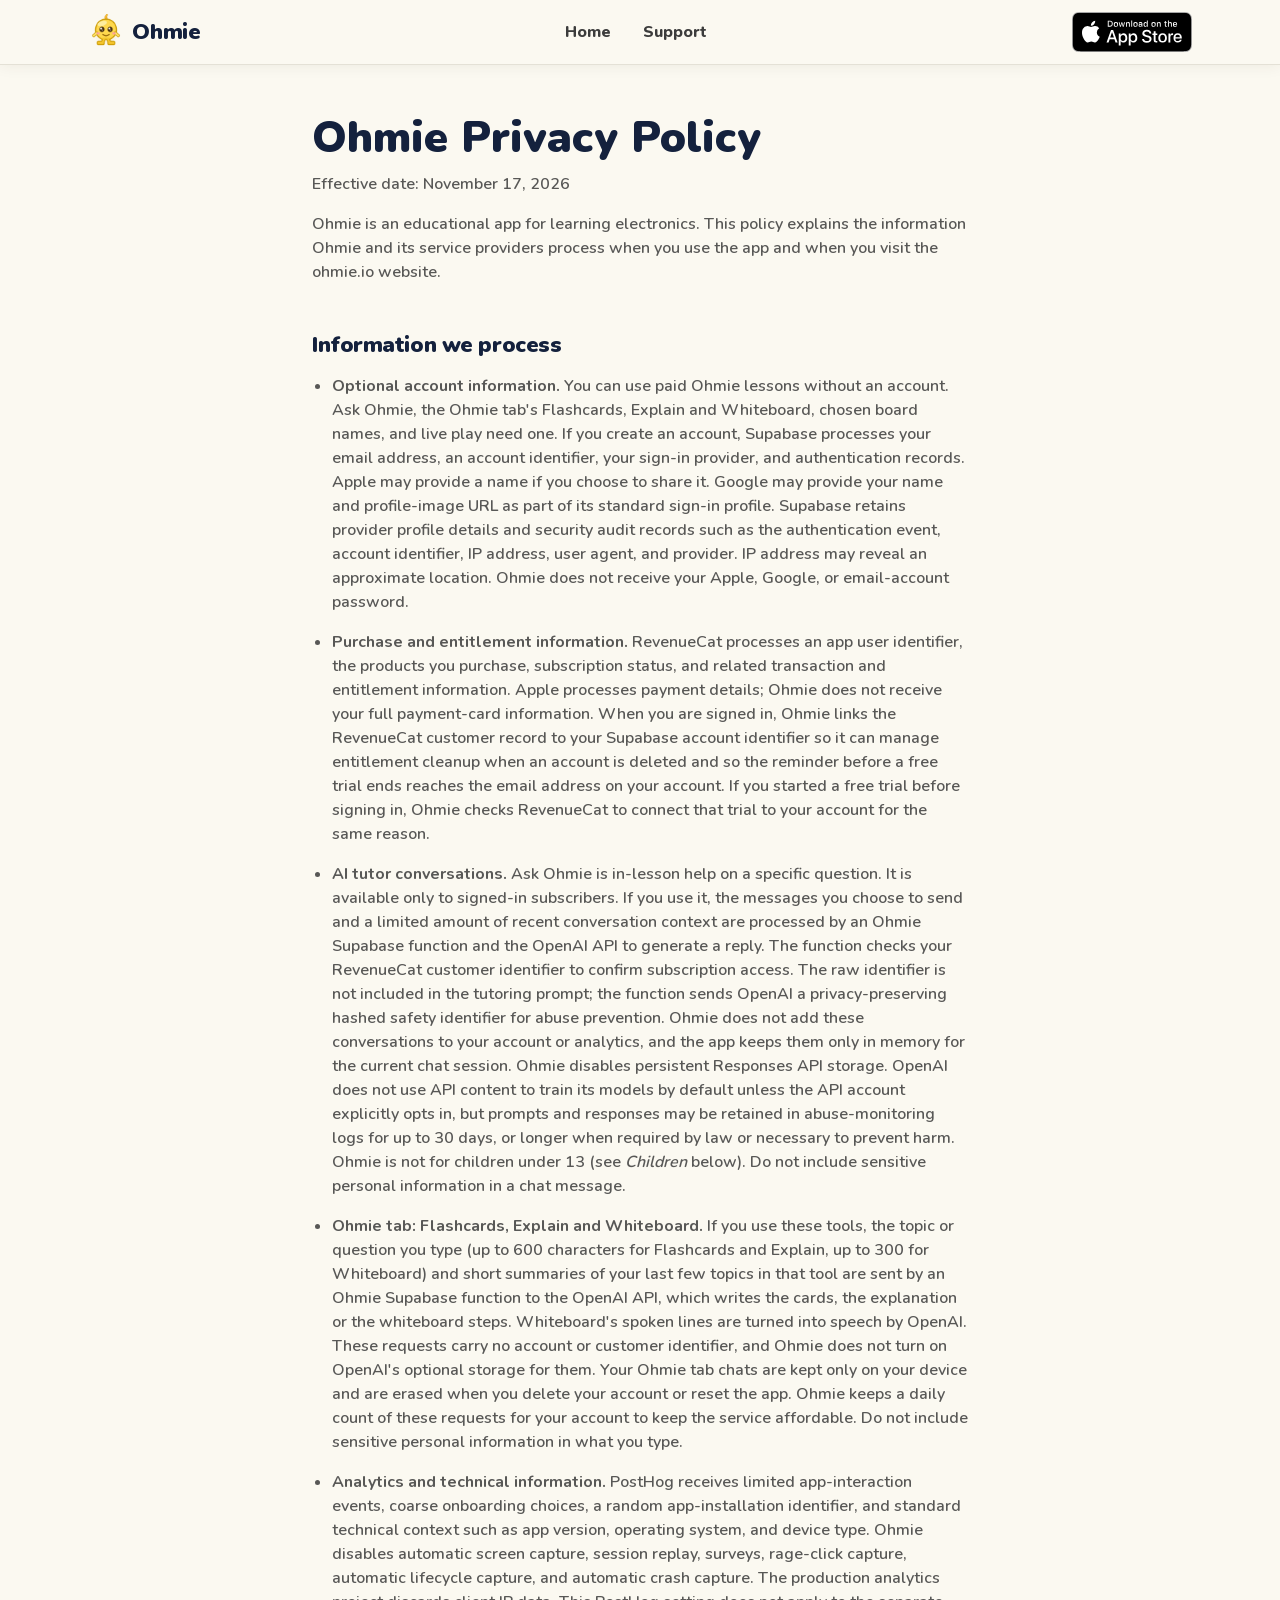
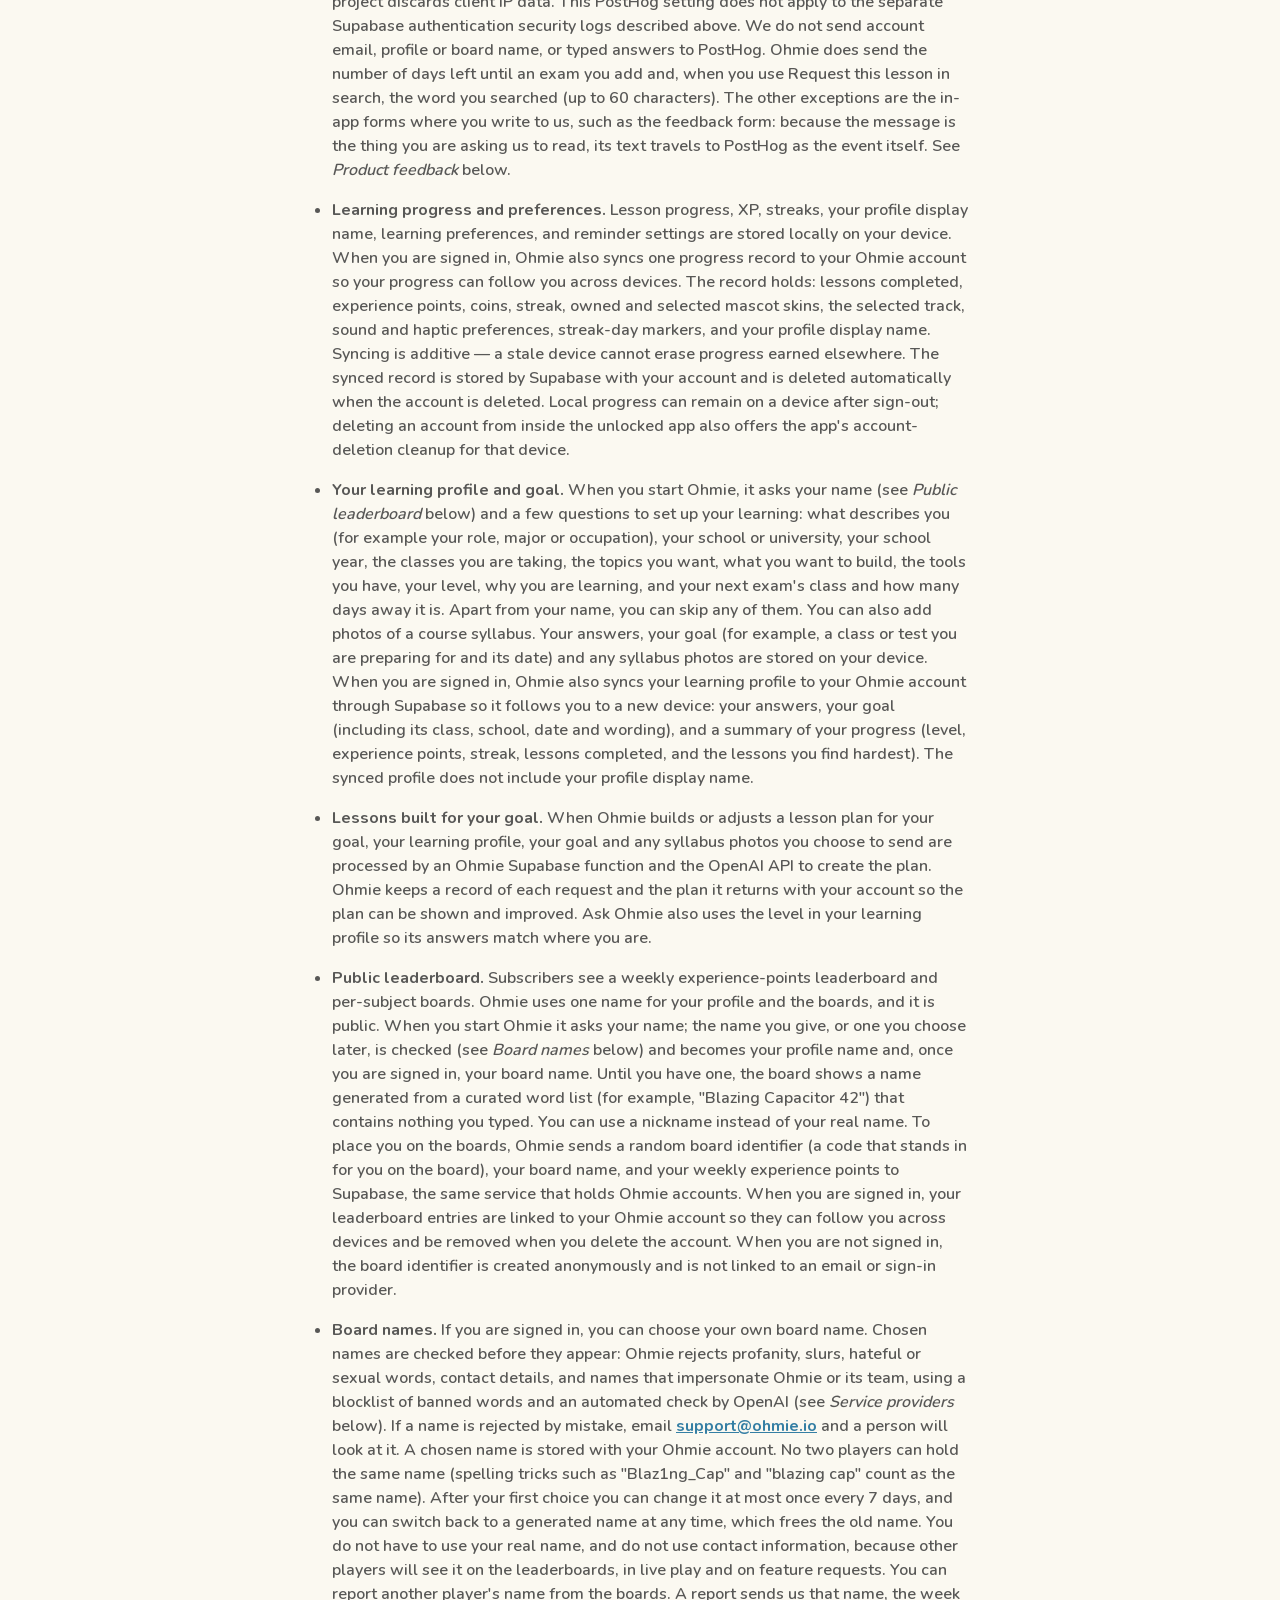
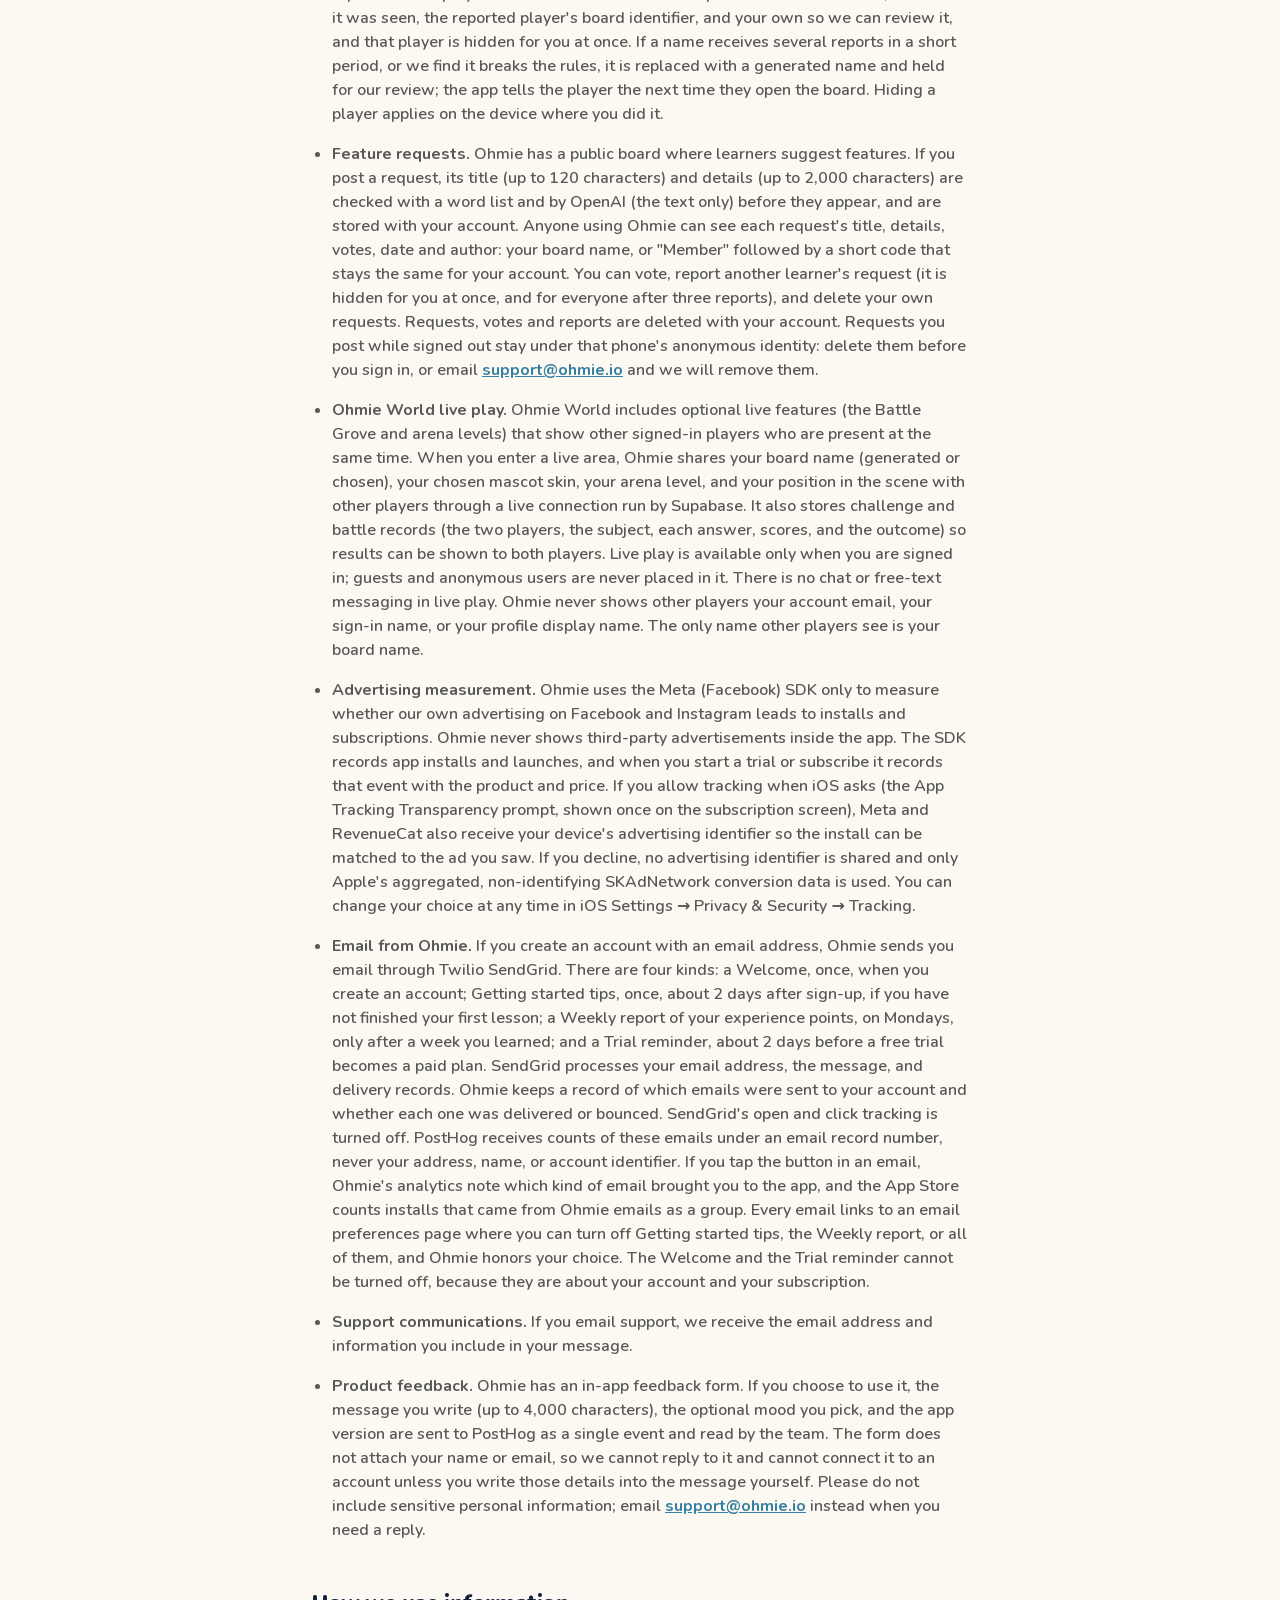
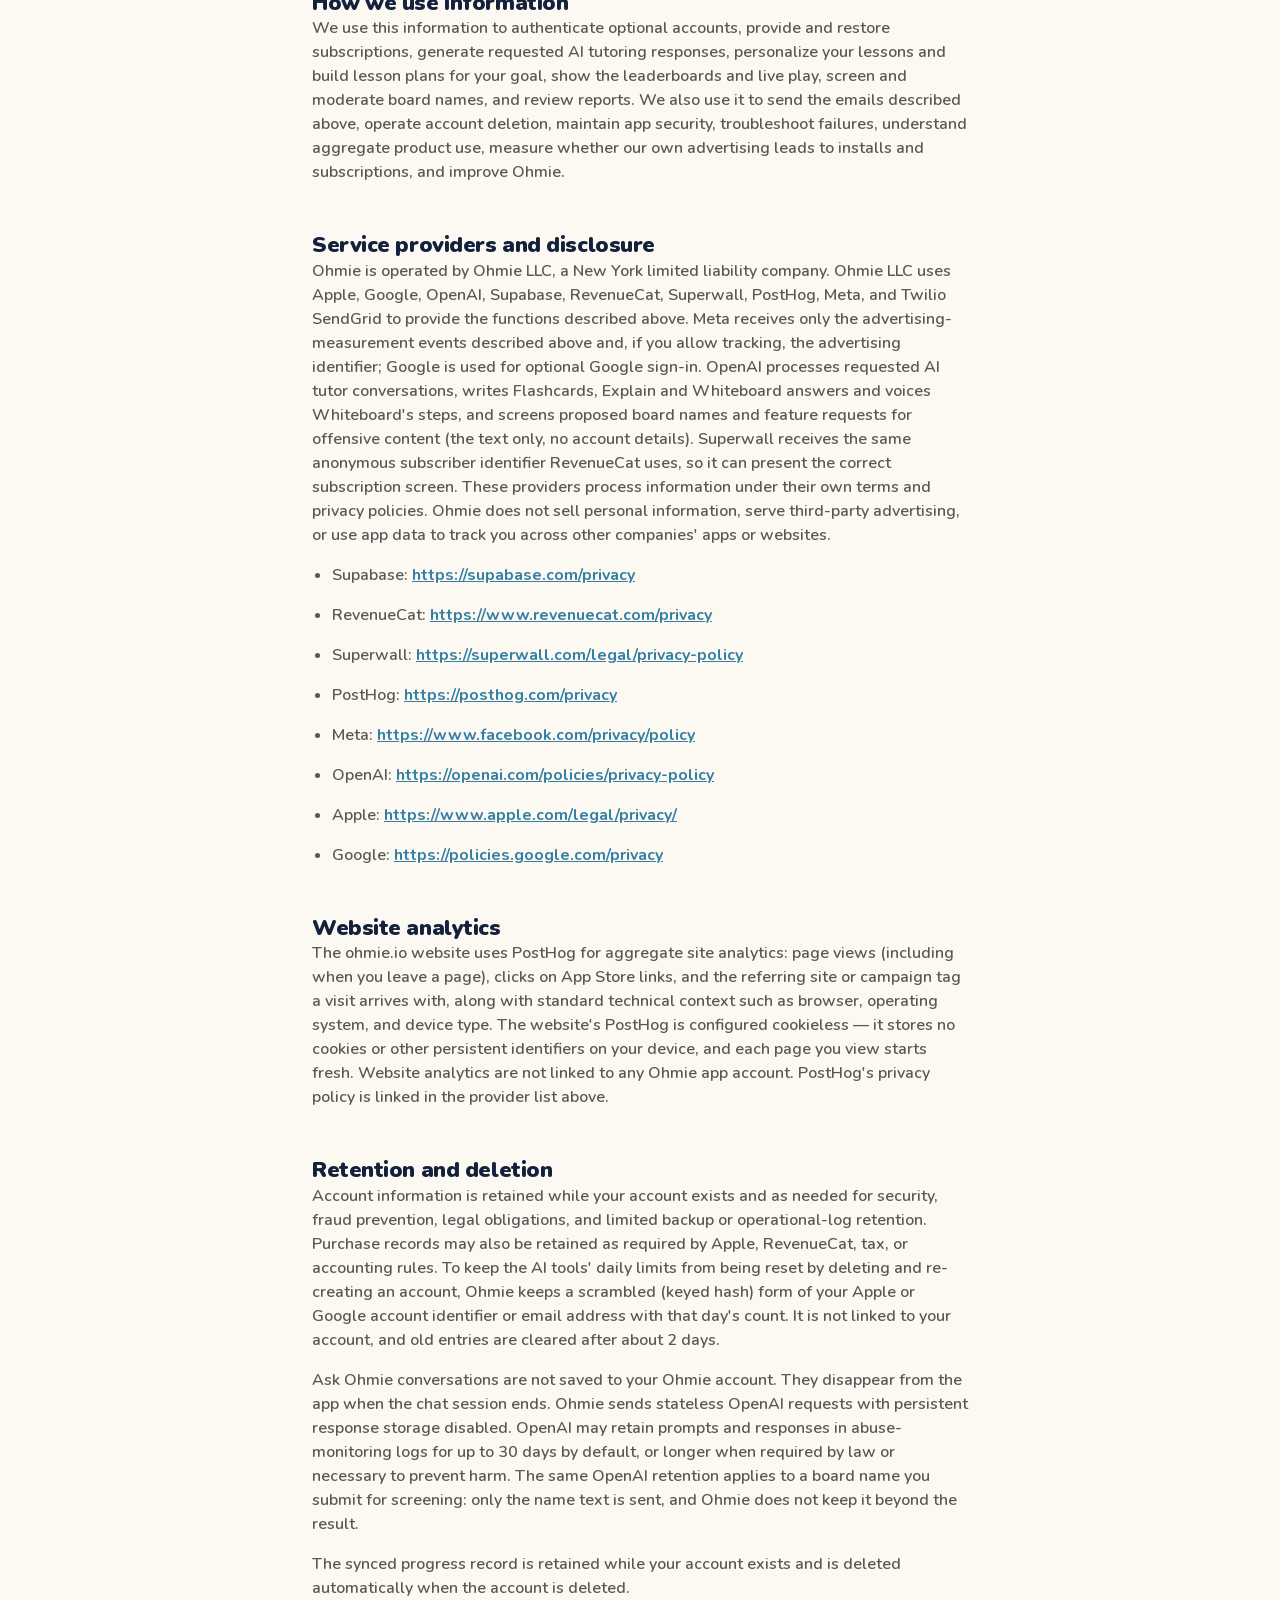
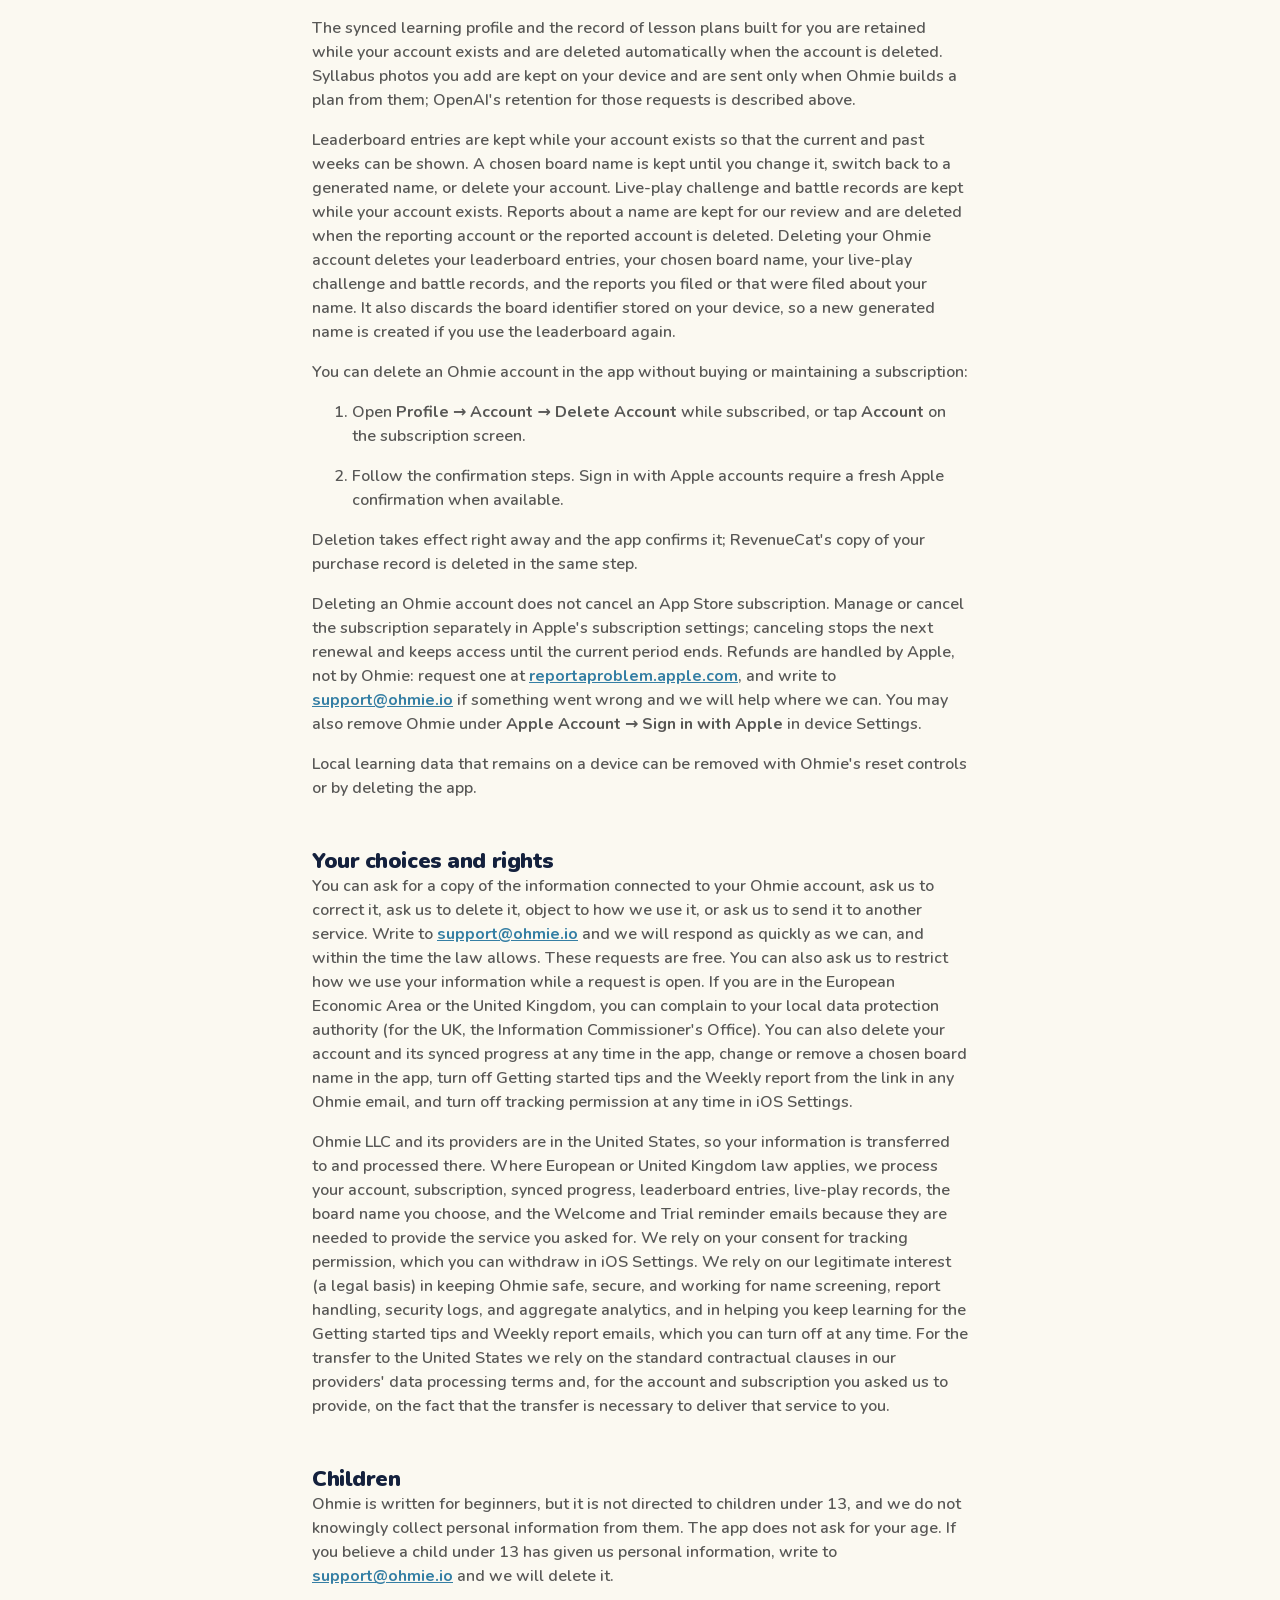
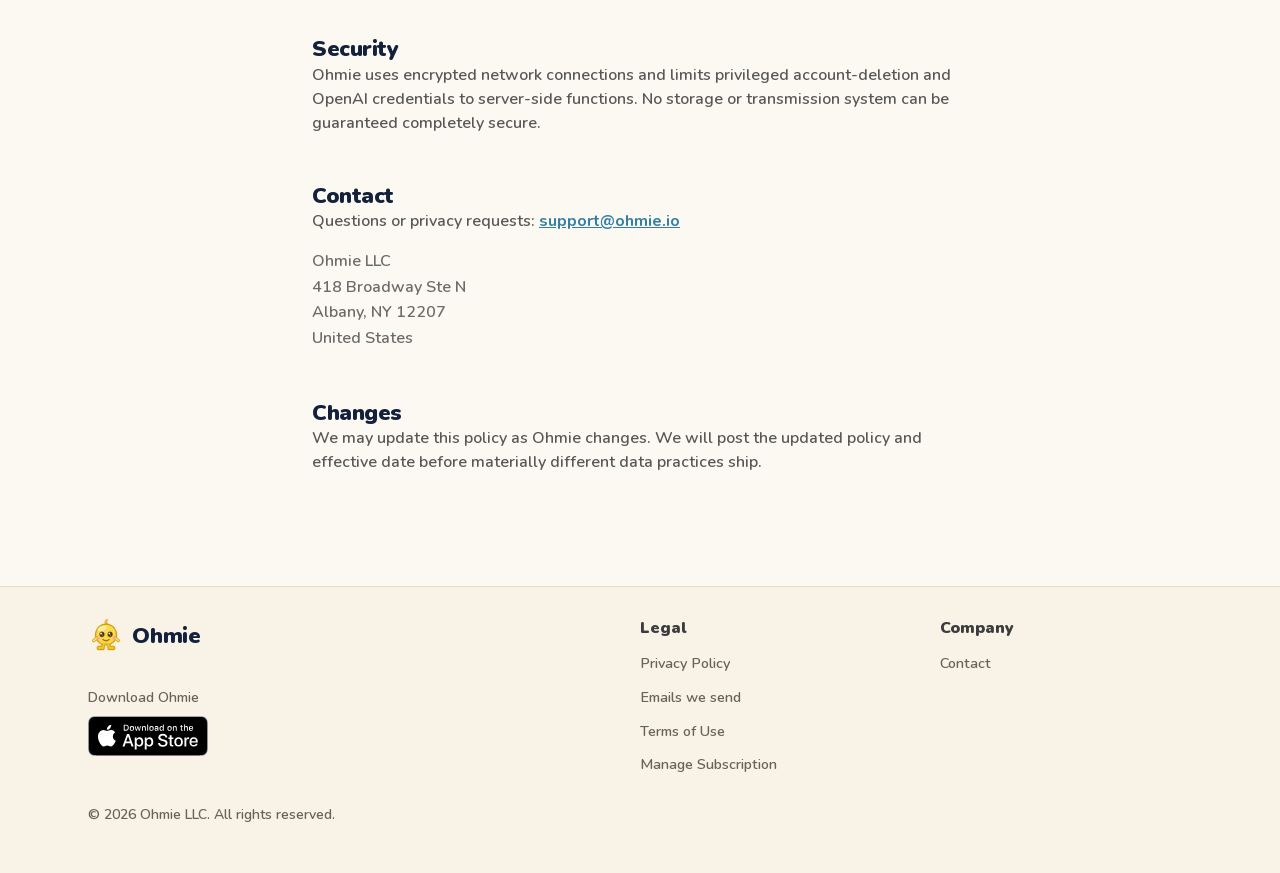
==== commit 4bf5c5c1: "Merge cabc6e5a785ecf4979c2d9819ecf7e2263b79380 into 29af6d00f1e8379b60958b764ecf0c58a1729afd" ====
--- a/privacy.html
+++ b/privacy.html
@@ -29,7 +29,7 @@
   <link rel="icon" type="image/png" href="assets/favicon.png?v=20261002">
   <link rel="apple-touch-icon" href="assets/apple-touch-icon.png?v=20261002">
   <link rel="preload" as="font" type="font/woff2" href="assets/fonts/nunito-latin-var.woff2" crossorigin>
-  <link rel="stylesheet" href="styles.css?v=20261019a">
+  <link rel="stylesheet" href="styles.css?v=20261116a">
 
   <!-- PostHog analytics — cookieless: memory-only persistence (no cookies or
        localStorage), no autocapture, no session recording. Pageviews, pageleaves,
@@ -60,7 +60,7 @@
         <a href="mailto:support@ohmie.io">Support</a>
       </nav>
       <div class="header-cta">
-        <a class="store-badge" href="https://apps.apple.com/us/app/ohmie-learn-electronics/id6779694265" data-placement="header" aria-label="Download Ohmie on the App Store">
+        <a class="store-badge" href="https://apps.apple.com/us/app/id6779694265" data-placement="header" aria-label="Download Ohmie on the App Store">
           <img src="assets/app-store-badge.svg" alt="" width="120" height="40">
         </a>
       </div>
@@ -159,13 +159,14 @@
           <span class="brand-word">Ohmie</span>
         </a>
         <p class="footer-label">Download Ohmie</p>
-        <a class="store-badge" href="https://apps.apple.com/us/app/ohmie-learn-electronics/id6779694265" data-placement="footer" aria-label="Download Ohmie on the App Store">
+        <a class="store-badge" href="https://apps.apple.com/us/app/id6779694265" data-placement="footer" aria-label="Download Ohmie on the App Store">
           <img src="assets/app-store-badge.svg" alt="" width="120" height="40">
         </a>
       </div>
       <div class="footer-col">
         <h3>Legal</h3>
         <a href="privacy.html">Privacy Policy</a>
+        <a href="emails.html">Emails we send</a>
         <a href="https://www.apple.com/legal/internet-services/itunes/dev/stdeula/">Terms of Use</a>
         <a href="https://apps.apple.com/account/subscriptions" data-placement="footer_manage_subscription">Manage Subscription</a>
       </div>
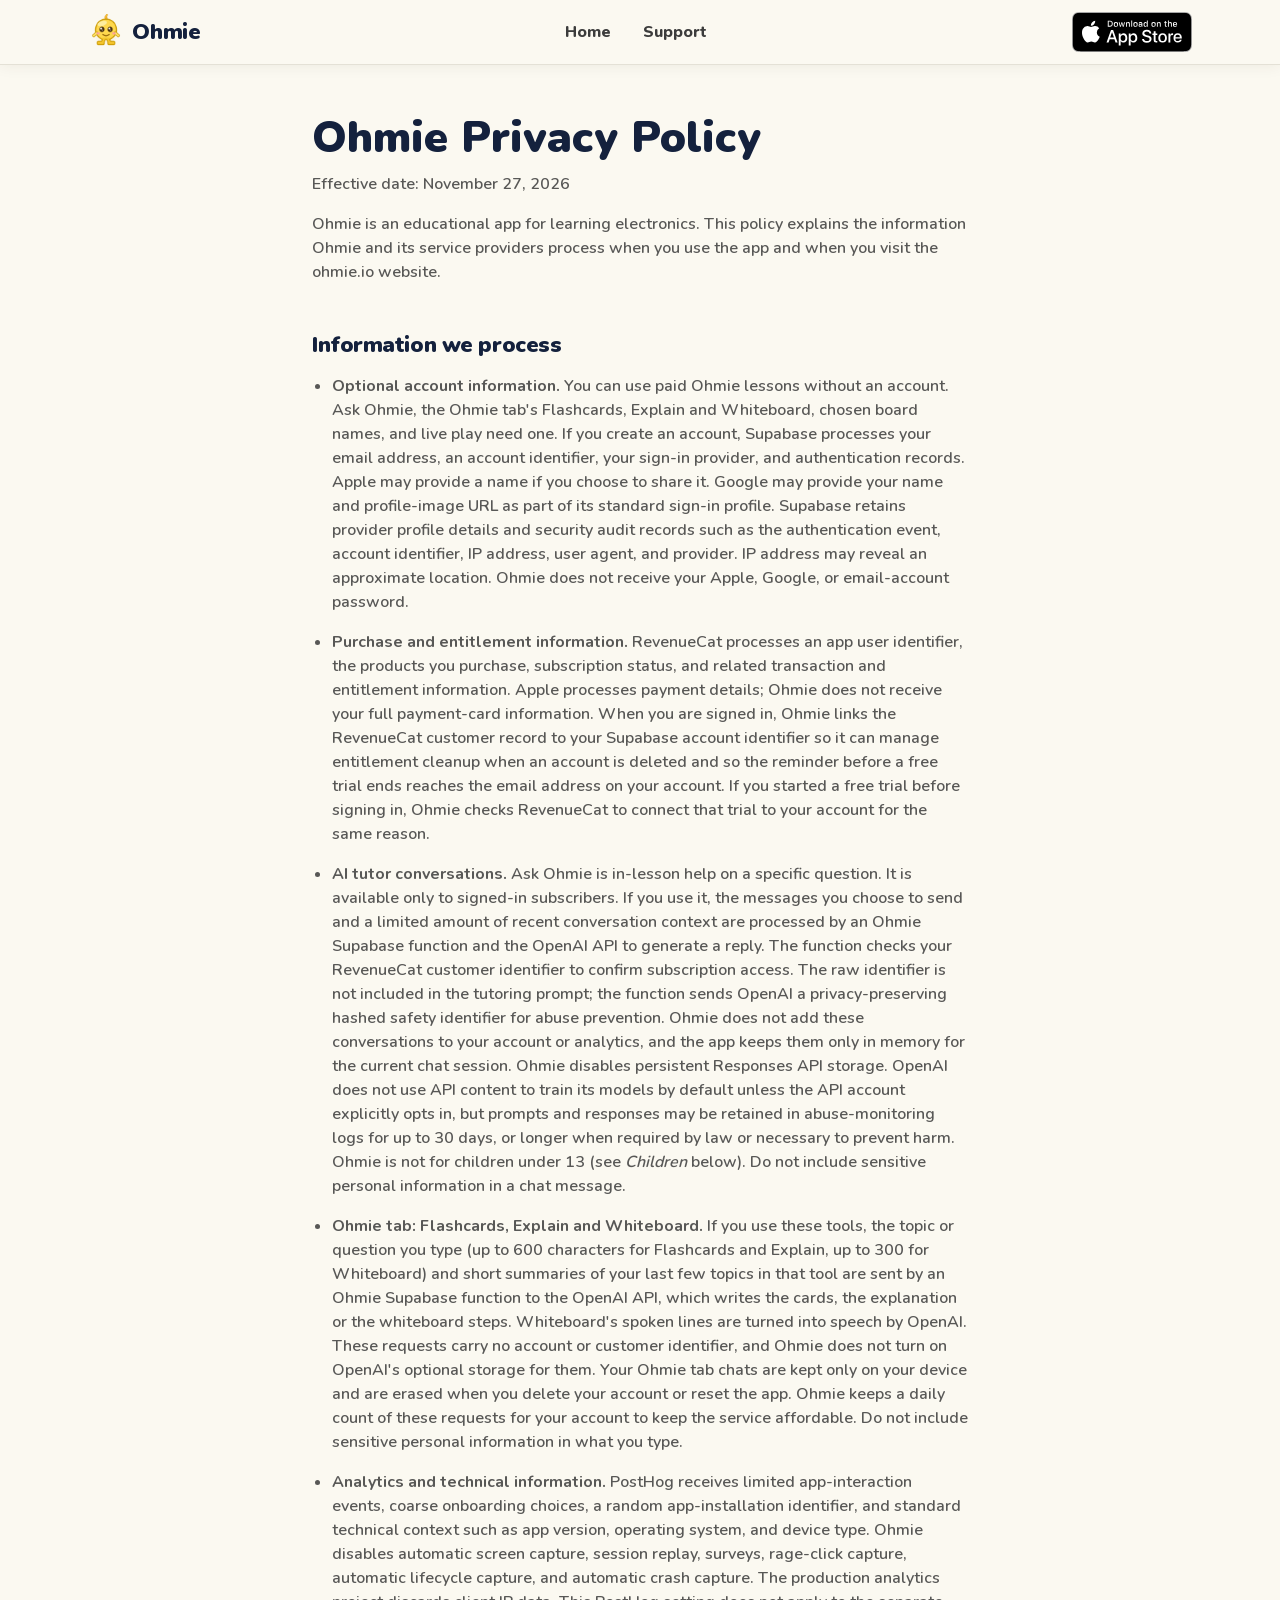
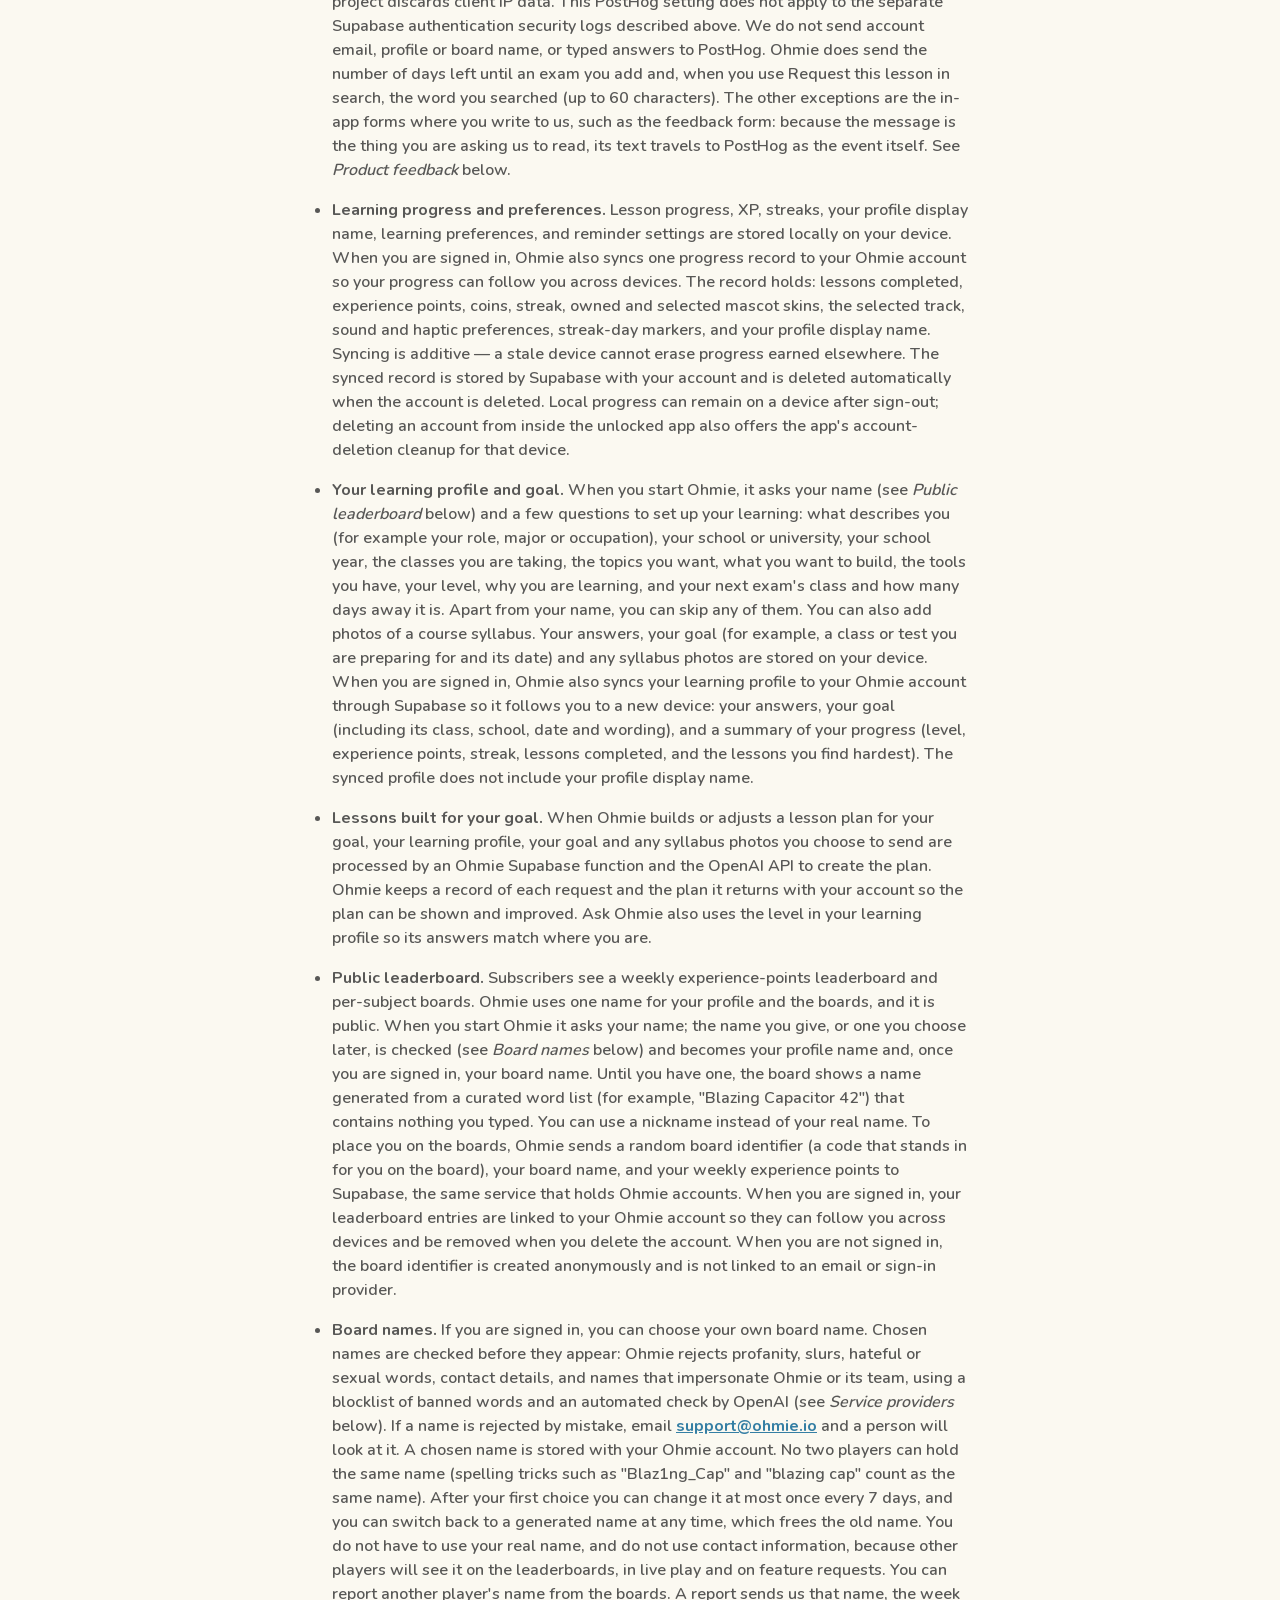
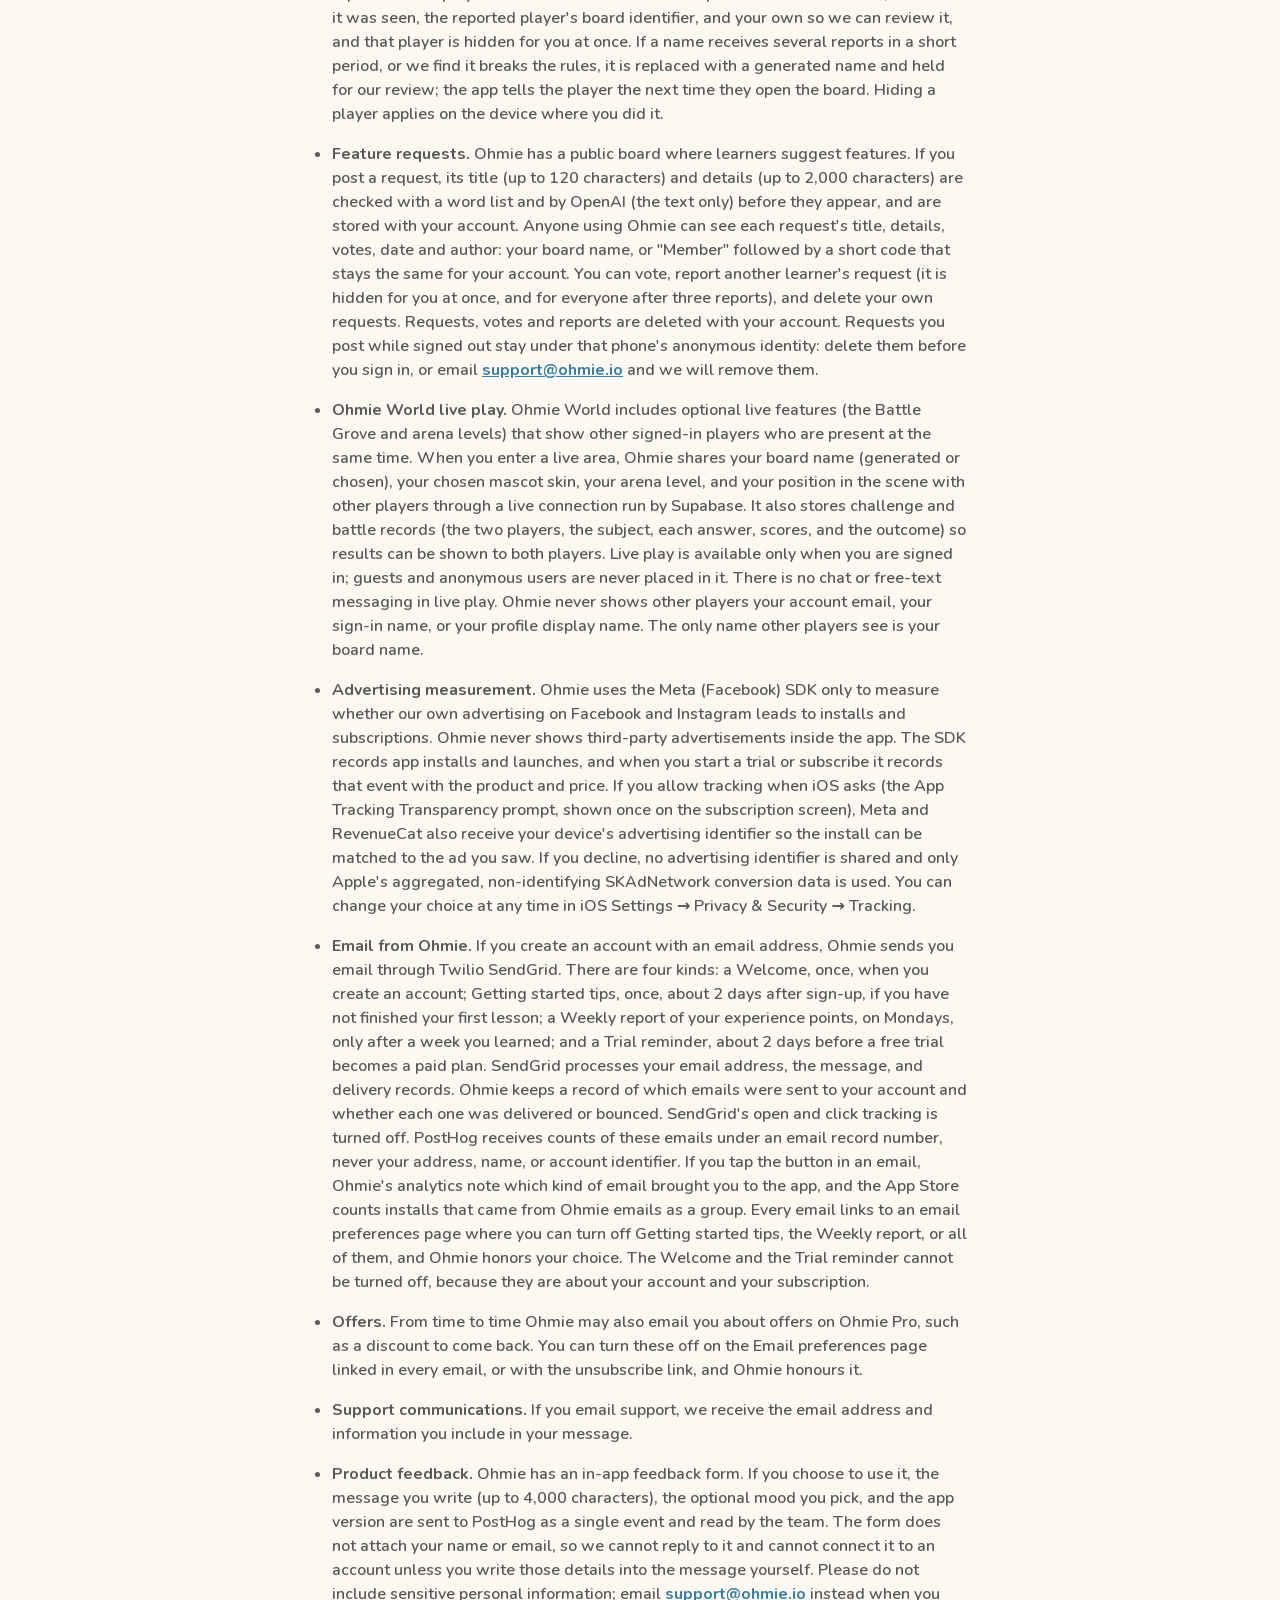
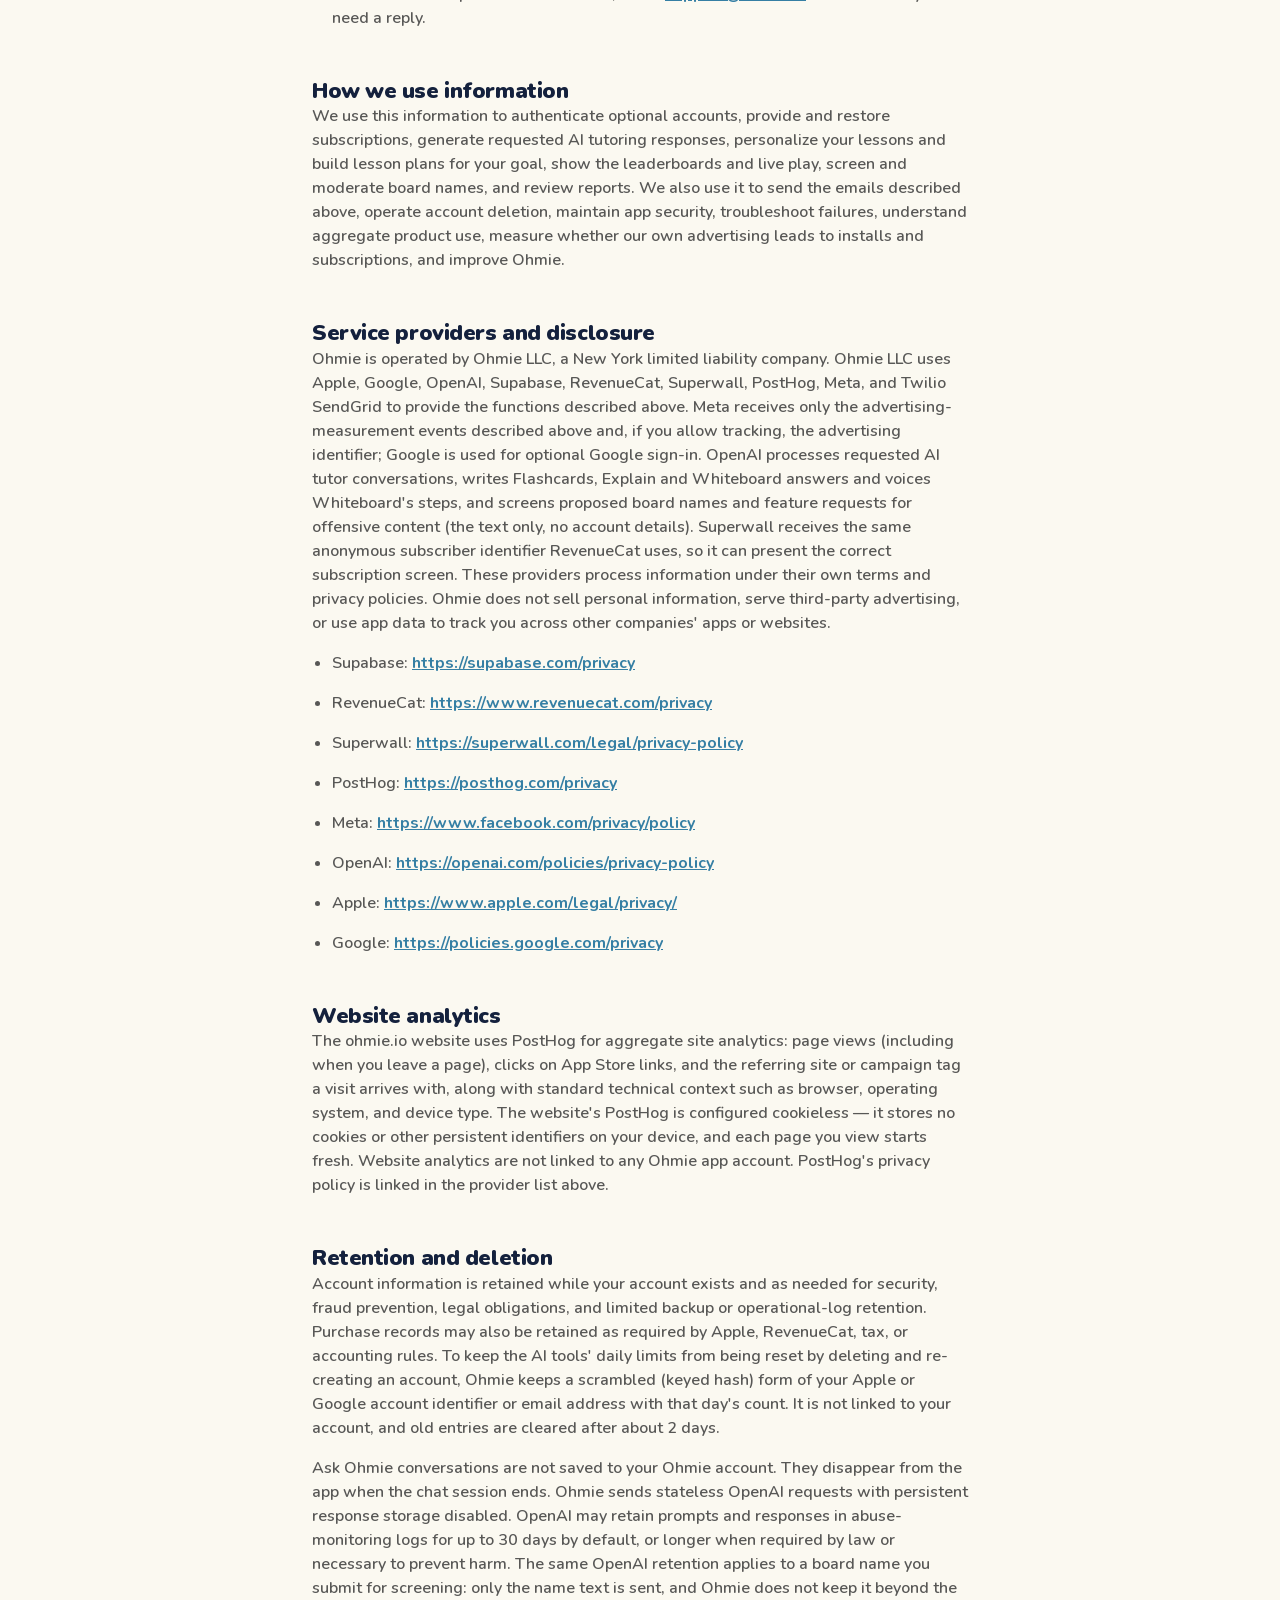
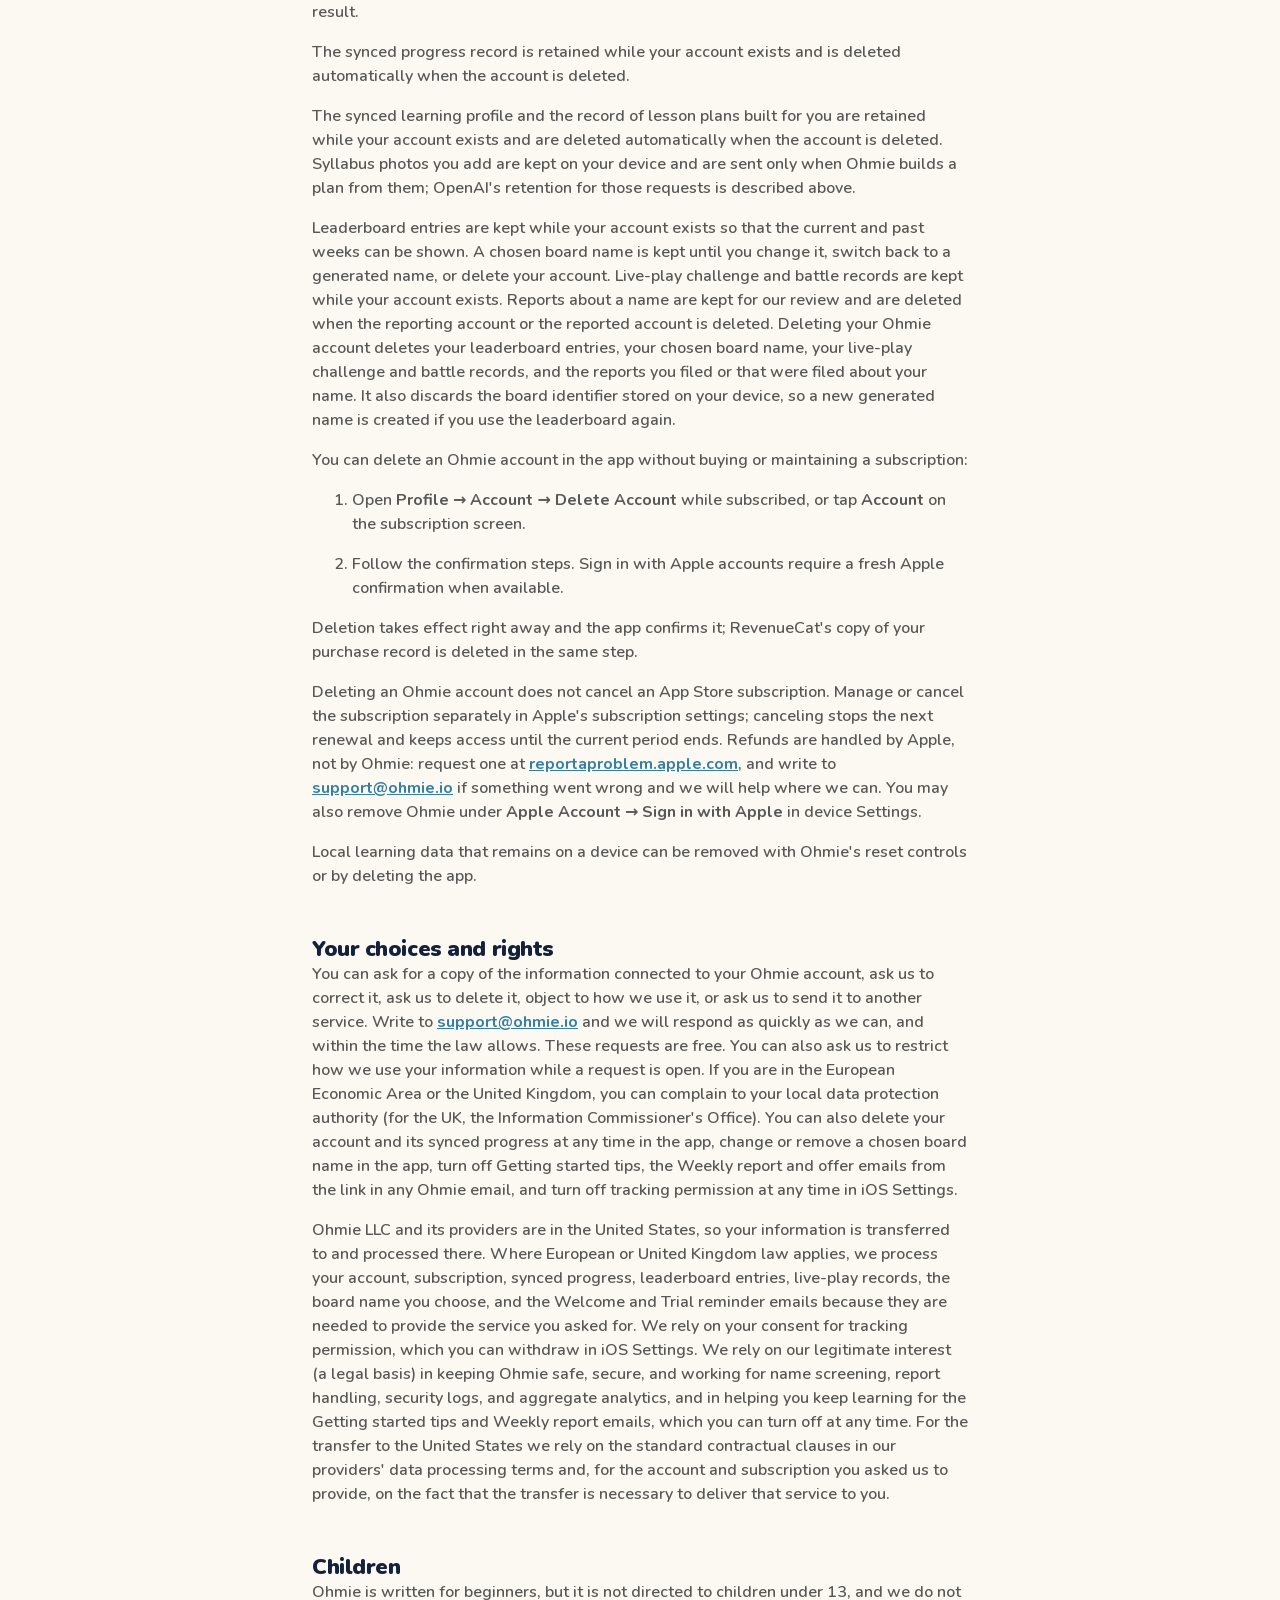
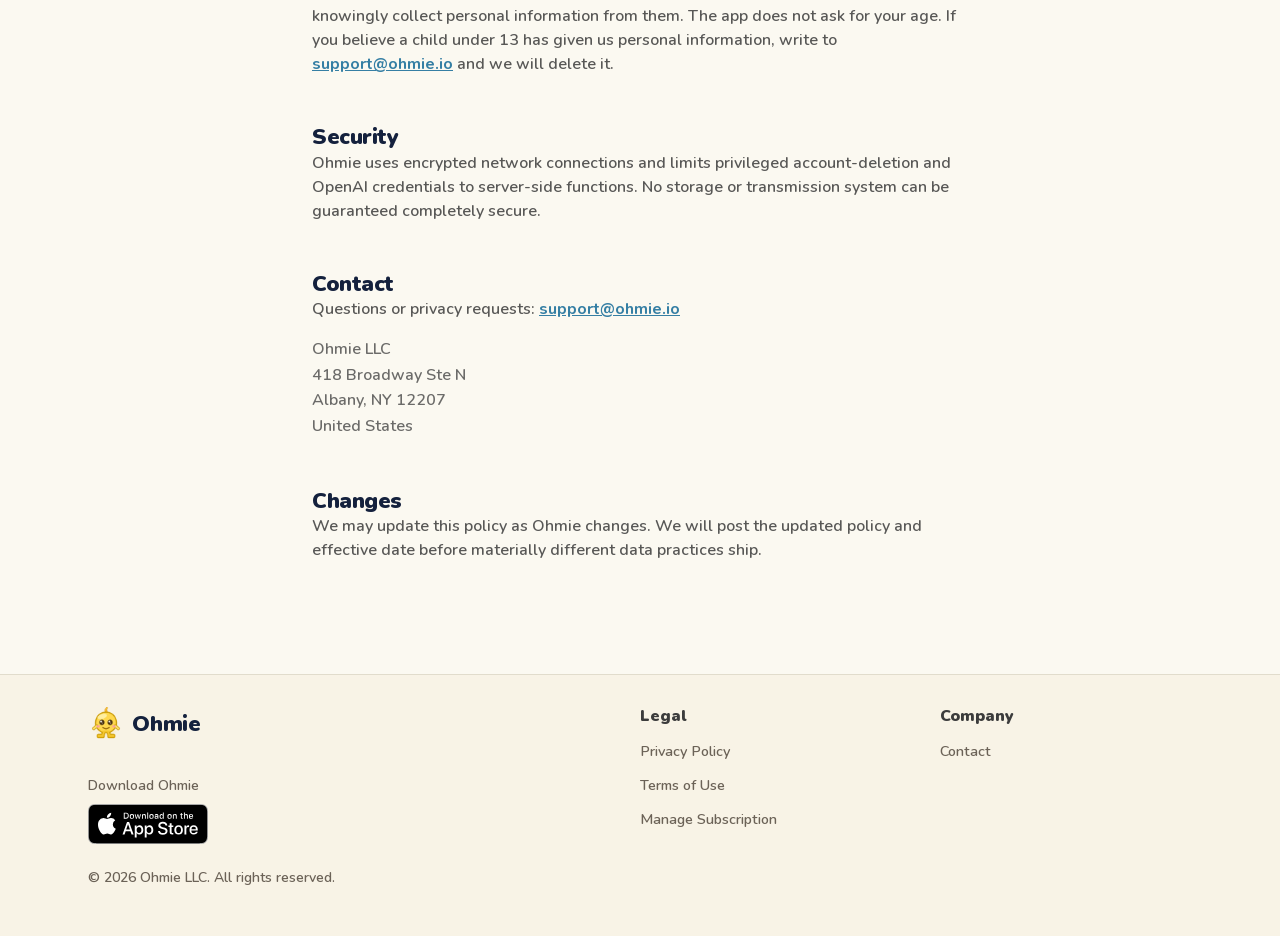
==== commit 01c32e53: "Privacy: add a line on occasional offer emails and how to turn them off - New Offers item after Emai" ====
--- a/privacy.html
+++ b/privacy.html
@@ -29,7 +29,7 @@
   <link rel="icon" type="image/png" href="assets/favicon.png?v=20261002">
   <link rel="apple-touch-icon" href="assets/apple-touch-icon.png?v=20261002">
   <link rel="preload" as="font" type="font/woff2" href="assets/fonts/nunito-latin-var.woff2" crossorigin>
-  <link rel="stylesheet" href="styles.css?v=20261116a">
+  <link rel="stylesheet" href="styles.css?v=20261019a">
 
   <!-- PostHog analytics — cookieless: memory-only persistence (no cookies or
        localStorage), no autocapture, no session recording. Pageviews, pageleaves,
@@ -69,7 +69,7 @@
 
   <main class="legal-page">
     <h1>Ohmie Privacy Policy</h1>
-    <p class="legal-updated">Effective date: November 17, 2026</p>
+    <p class="legal-updated">Effective date: November 27, 2026</p>
 
     <p>Ohmie is an educational app for learning electronics. This policy explains the information Ohmie and its service providers process when you use the app and when you visit the ohmie.io website.</p>
 
@@ -89,6 +89,7 @@
       <li><strong>Ohmie World live play.</strong> Ohmie World includes optional live features (the Battle Grove and arena levels) that show other signed-in players who are present at the same time. When you enter a live area, Ohmie shares your board name (generated or chosen), your chosen mascot skin, your arena level, and your position in the scene with other players through a live connection run by Supabase. It also stores challenge and battle records (the two players, the subject, each answer, scores, and the outcome) so results can be shown to both players. Live play is available only when you are signed in; guests and anonymous users are never placed in it. There is no chat or free-text messaging in live play. Ohmie never shows other players your account email, your sign-in name, or your profile display name. The only name other players see is your board name.</li>
       <li><strong>Advertising measurement.</strong> Ohmie uses the Meta (Facebook) SDK only to measure whether our own advertising on Facebook and Instagram leads to installs and subscriptions. Ohmie never shows third-party advertisements inside the app. The SDK records app installs and launches, and when you start a trial or subscribe it records that event with the product and price. If you allow tracking when iOS asks (the App Tracking Transparency prompt, shown once on the subscription screen), Meta and RevenueCat also receive your device's advertising identifier so the install can be matched to the ad you saw. If you decline, no advertising identifier is shared and only Apple's aggregated, non-identifying SKAdNetwork conversion data is used. You can change your choice at any time in iOS Settings &rarr; Privacy &amp; Security &rarr; Tracking.</li>
       <li><strong>Email from Ohmie.</strong> If you create an account with an email address, Ohmie sends you email through Twilio SendGrid. There are four kinds: a Welcome, once, when you create an account; Getting started tips, once, about 2 days after sign-up, if you have not finished your first lesson; a Weekly report of your experience points, on Mondays, only after a week you learned; and a Trial reminder, about 2 days before a free trial becomes a paid plan. SendGrid processes your email address, the message, and delivery records. Ohmie keeps a record of which emails were sent to your account and whether each one was delivered or bounced. SendGrid's open and click tracking is turned off. PostHog receives counts of these emails under an email record number, never your address, name, or account identifier. If you tap the button in an email, Ohmie's analytics note which kind of email brought you to the app, and the App Store counts installs that came from Ohmie emails as a group. Every email links to an email preferences page where you can turn off Getting started tips, the Weekly report, or all of them, and Ohmie honors your choice. The Welcome and the Trial reminder cannot be turned off, because they are about your account and your subscription.</li>
+      <li><strong>Offers.</strong> From time to time Ohmie may also email you about offers on Ohmie Pro, such as a discount to come back. You can turn these off on the Email preferences page linked in every email, or with the unsubscribe link, and Ohmie honours it.</li>
       <li><strong>Support communications.</strong> If you email support, we receive the email address and information you include in your message.</li>
       <li><strong>Product feedback.</strong> Ohmie has an in-app feedback form. If you choose to use it, the message you write (up to 4,000 characters), the optional mood you pick, and the app version are sent to PostHog as a single event and read by the team. The form does not attach your name or email, so we cannot reply to it and cannot connect it to an account unless you write those details into the message yourself. Please do not include sensitive personal information; email <a href="mailto:support@ohmie.io">support@ohmie.io</a> instead when you need a reply.</li>
     </ul>
@@ -129,7 +130,7 @@
     <p>Local learning data that remains on a device can be removed with Ohmie's reset controls or by deleting the app.</p>
 
     <h2>Your choices and rights</h2>
-    <p>You can ask for a copy of the information connected to your Ohmie account, ask us to correct it, ask us to delete it, object to how we use it, or ask us to send it to another service. Write to <a href="mailto:support@ohmie.io">support@ohmie.io</a> and we will respond as quickly as we can, and within the time the law allows. These requests are free. You can also ask us to restrict how we use your information while a request is open. If you are in the European Economic Area or the United Kingdom, you can complain to your local data protection authority (for the UK, the Information Commissioner's Office). You can also delete your account and its synced progress at any time in the app, change or remove a chosen board name in the app, turn off Getting started tips and the Weekly report from the link in any Ohmie email, and turn off tracking permission at any time in iOS Settings.</p>
+    <p>You can ask for a copy of the information connected to your Ohmie account, ask us to correct it, ask us to delete it, object to how we use it, or ask us to send it to another service. Write to <a href="mailto:support@ohmie.io">support@ohmie.io</a> and we will respond as quickly as we can, and within the time the law allows. These requests are free. You can also ask us to restrict how we use your information while a request is open. If you are in the European Economic Area or the United Kingdom, you can complain to your local data protection authority (for the UK, the Information Commissioner's Office). You can also delete your account and its synced progress at any time in the app, change or remove a chosen board name in the app, turn off Getting started tips, the Weekly report and offer emails from the link in any Ohmie email, and turn off tracking permission at any time in iOS Settings.</p>
     <p>Ohmie LLC and its providers are in the United States, so your information is transferred to and processed there. Where European or United Kingdom law applies, we process your account, subscription, synced progress, leaderboard entries, live-play records, the board name you choose, and the Welcome and Trial reminder emails because they are needed to provide the service you asked for. We rely on your consent for tracking permission, which you can withdraw in iOS Settings. We rely on our legitimate interest (a legal basis) in keeping Ohmie safe, secure, and working for name screening, report handling, security logs, and aggregate analytics, and in helping you keep learning for the Getting started tips and Weekly report emails, which you can turn off at any time. For the transfer to the United States we rely on the standard contractual clauses in our providers' data processing terms and, for the account and subscription you asked us to provide, on the fact that the transfer is necessary to deliver that service to you.</p>
 
     <h2>Children</h2>
@@ -166,7 +167,6 @@
       <div class="footer-col">
         <h3>Legal</h3>
         <a href="privacy.html">Privacy Policy</a>
-        <a href="emails.html">Emails we send</a>
         <a href="https://www.apple.com/legal/internet-services/itunes/dev/stdeula/">Terms of Use</a>
         <a href="https://apps.apple.com/account/subscriptions" data-placement="footer_manage_subscription">Manage Subscription</a>
       </div>
